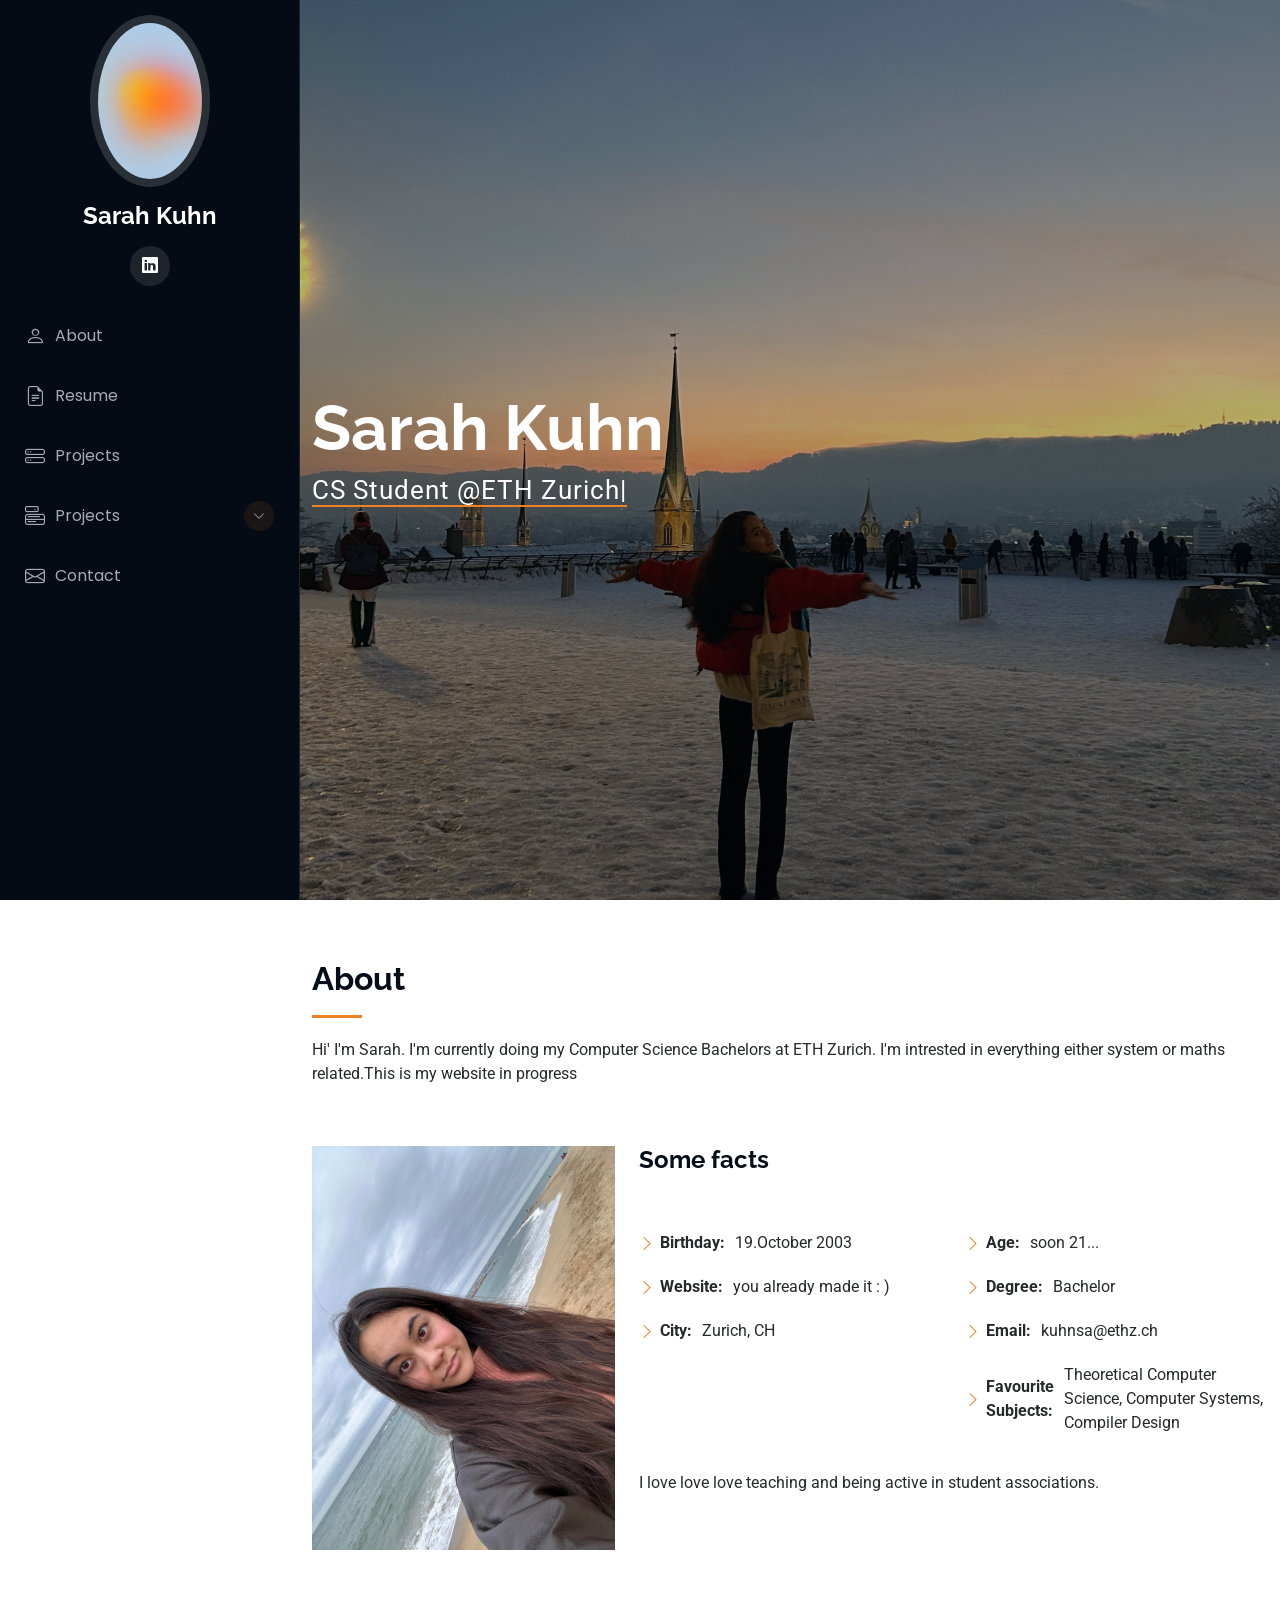
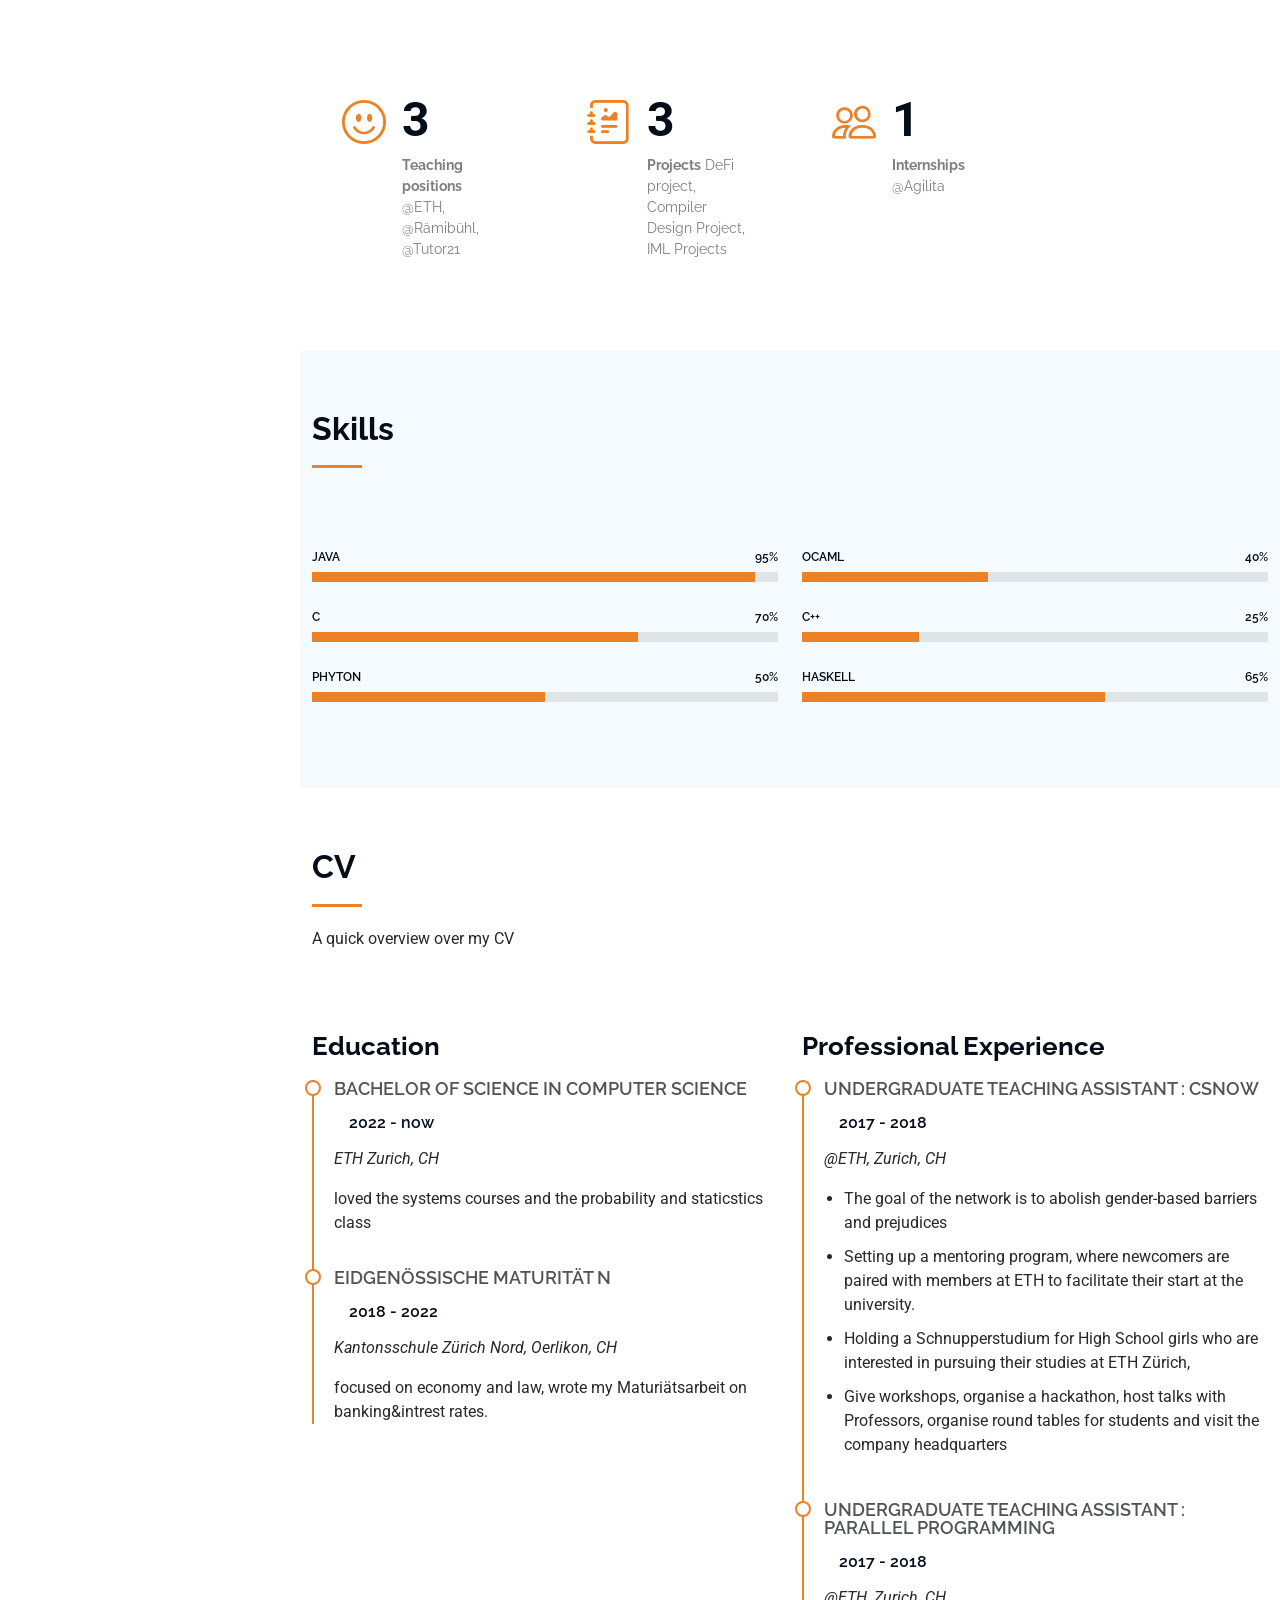
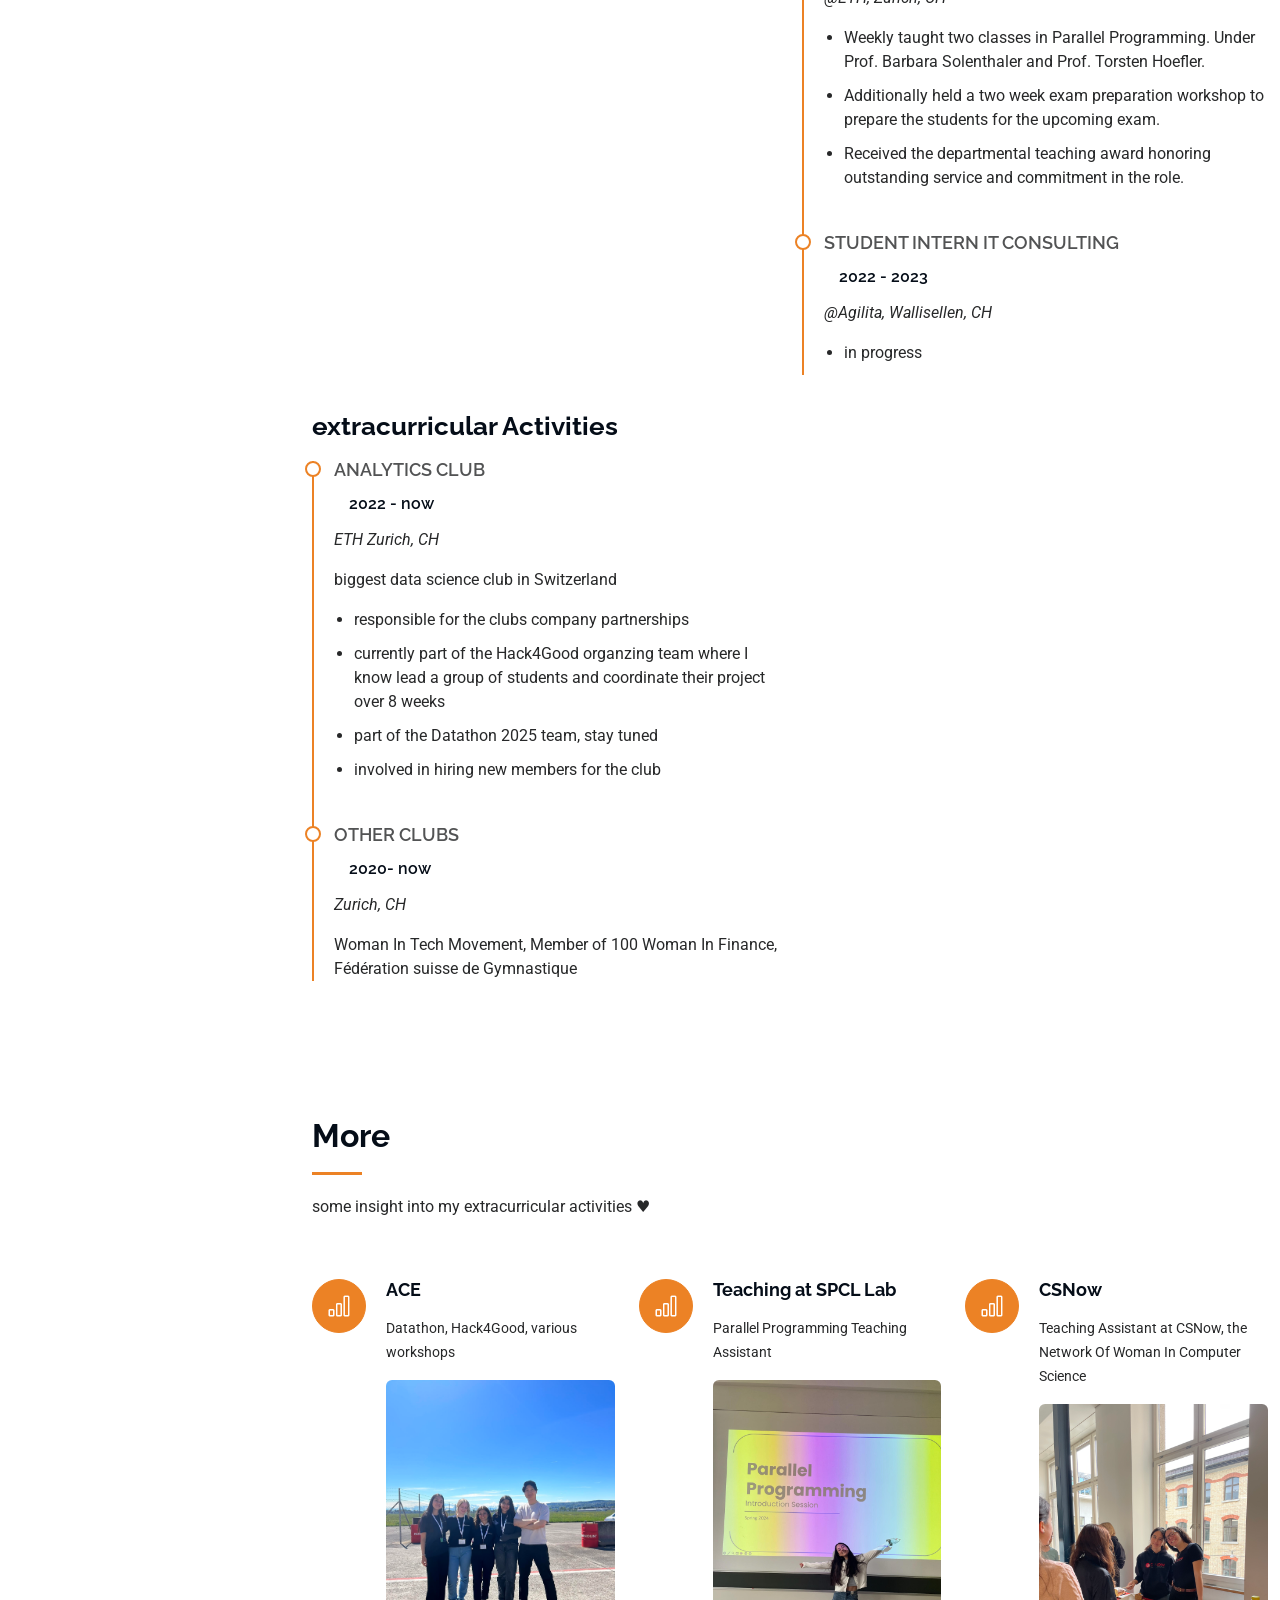
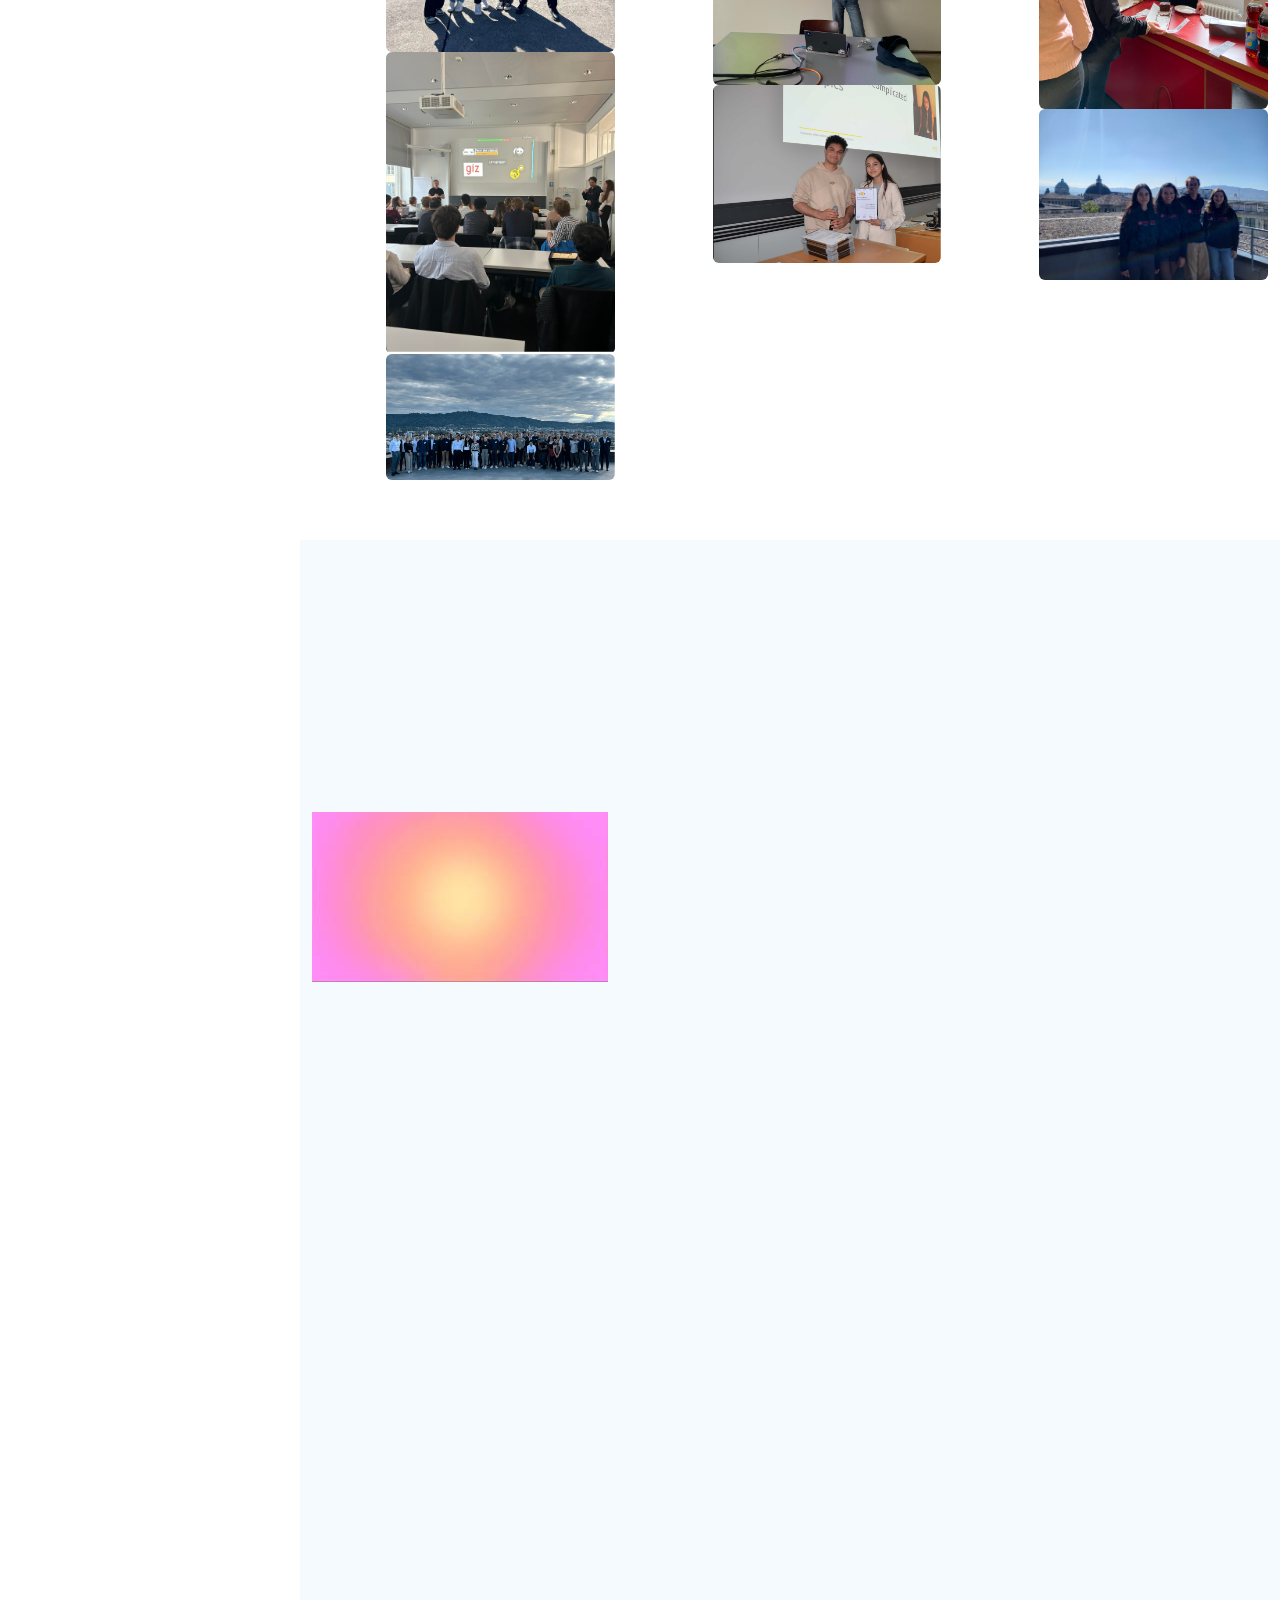
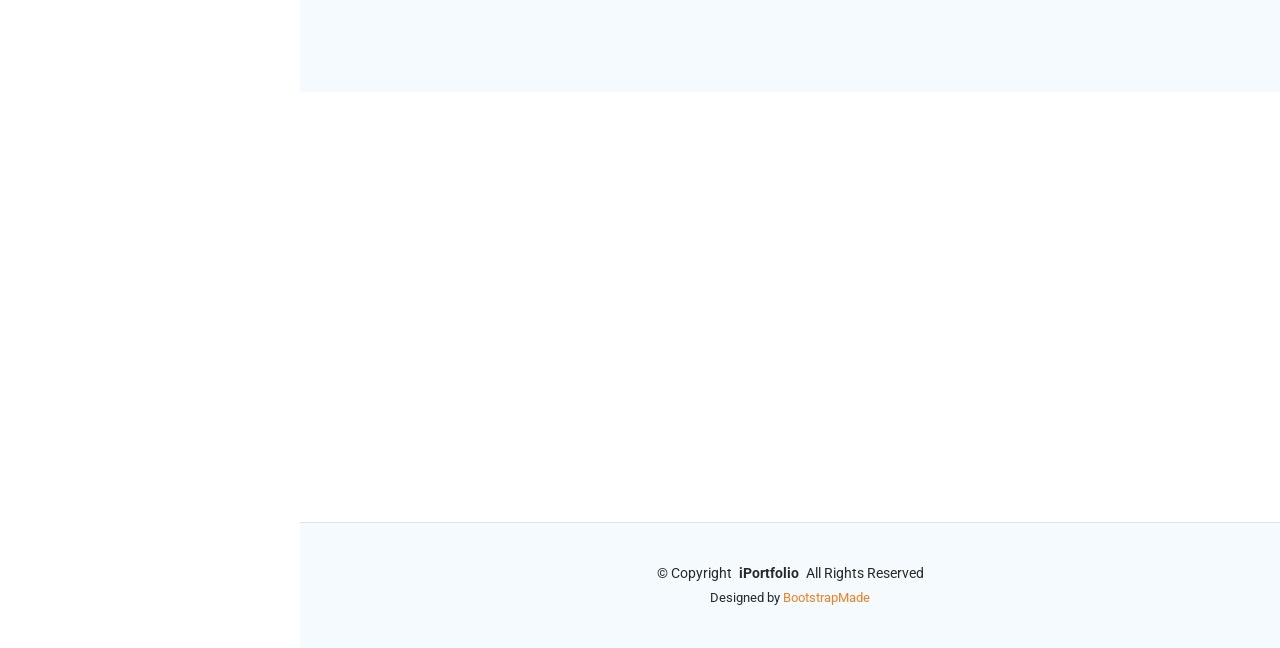
==== index.html @ ca634223 "fixed portfolio extra circ error" ====
<!DOCTYPE html>
<html lang="en">

<head>
  <meta charset="utf-8">
  <meta content="width=device-width, initial-scale=1.0" name="viewport">
  <title>Sarah Kuhn Personal Website </title> <!-- shows up on the browser tab-->
  <meta content="" name="description">
  <meta content="" name="keywords">

  <!-- Favicons -->
  <link href="assets/img/favicon.png" rel="icon">
  <link href="assets/img/apple-touch-icon.png" rel="apple-touch-icon">

  <!-- Fonts -->
  <link href="https://fonts.googleapis.com" rel="preconnect">
  <link href="https://fonts.gstatic.com" rel="preconnect" crossorigin>
  <link href="https://fonts.googleapis.com/css2?family=Roboto:ital,wght@0,100;0,300;0,400;0,500;0,700;0,900;1,100;1,300;1,400;1,500;1,700;1,900&family=Poppins:ital,wght@0,100;0,200;0,300;0,400;0,500;0,600;0,700;0,800;0,900;1,100;1,200;1,300;1,400;1,500;1,600;1,700;1,800;1,900&family=Raleway:ital,wght@0,100;0,200;0,300;0,400;0,500;0,600;0,700;0,800;0,900;1,100;1,200;1,300;1,400;1,500;1,600;1,700;1,800;1,900&display=swap" rel="stylesheet">

  <!-- Vendor CSS Files -->
  <link href="assets/vendor/bootstrap/css/bootstrap.min.css" rel="stylesheet">
  <link href="assets/vendor/bootstrap-icons/bootstrap-icons.css" rel="stylesheet">
  <link href="assets/vendor/aos/aos.css" rel="stylesheet">
  <link href="assets/vendor/glightbox/css/glightbox.min.css" rel="stylesheet">
  <link href="assets/vendor/swiper/swiper-bundle.min.css" rel="stylesheet">

  <!-- Main CSS File -->
  <link href="assets/css/main.css" rel="stylesheet">

  <!-- =======================================================
  * Template Name: iPortfolio
  * Template URL: https://bootstrapmade.com/iportfolio-bootstrap-portfolio-websites-template/
  * Updated: Jun 29 2024 with Bootstrap v5.3.3
  * Author: BootstrapMade.com
  * License: https://bootstrapmade.com/license/
  ======================================================== -->
</head>

<body class="index-page">

  <header id="header" class="header dark-background d-flex flex-column">
    <i class="header-toggle d-xl-none bi bi-list"></i>

    <div class="profile-img">
      <img src="assets/img/portfolio/images-1.jpeg" alt="" class="img-fluid rounded-circle">
    </div>

    <a href="index.html" class="logo d-flex align-items-center justify-content-center">
      <!-- Uncomment the line below if you also wish to use an image logo -->
      <!-- <img src="assets/img/logo.png" alt=""> -->
      <h1 class="sitename">Sarah Kuhn</h1>
    </a>

    <div class="social-links text-center">
      <a href="www.linkedin.com/in/sarah-kuhn-9b64b1226" class="linkedin"><i class="bi bi-linkedin"></i></a>
    </div>

    <nav id="navmenu" class="navmenu">
      <ul>
        <li><a href="#about"><i class="bi bi-person navicon"></i> About</a></li>
        <li><a href="#resume"><i class="bi bi-file-earmark-text navicon"></i> Resume</a></li>
        <li><a href="#services"><i class="bi bi-hdd-stack navicon"></i> Projects</a></li>
        <li class="dropdown"><a href="#"><i class="bi bi-menu-button navicon"></i> <span>Projects</span> <i class="bi bi-chevron-down toggle-dropdown"></i></a>
          <ul>
            <li><a href="#">Dropdown 1</a></li>
            <li class="dropdown"><a href="#"><span>Deep Dropdown</span> <i class="bi bi-chevron-down toggle-dropdown"></i></a>
              <ul>
                <li><a href="#">Deep Dropdown 1</a></li>
                <li><a href="#">Deep Dropdown 2</a></li>
                <li><a href="#">Deep Dropdown 3</a></li>
                <li><a href="#">Deep Dropdown 4</a></li>
                <li><a href="#">Deep Dropdown 5</a></li>
              </ul>
            </li>
            <li><a href="#">Dropdown 2</a></li>
            <li><a href="#">Dropdown 3</a></li>
            <li><a href="#">Dropdown 4</a></li>
          </ul>
        </li>
        <li><a href="#contact"><i class="bi bi-envelope navicon"></i> Contact</a></li>
      </ul>
    </nav>

  </header>

  <main class="main">

    <!-- Hero Section -->
    <section id="hero" class="hero section dark-background">

      <img src="assets/img/main_photo2.jpg" alt="" data-aos="fade-in" class="">

      <div class="container" data-aos="fade-up" data-aos-delay="100">
        <h2>Sarah Kuhn</h2>
        <p> <span class="typed" data-typed-items="CS Student @ETH Zurich">Student</span><span class="typed-cursor typed-cursor--blink" aria-hidden="true"></span><span class="typed-cursor typed-cursor--blink" aria-hidden="true"></span></p>
      </div>

    </section><!-- /Hero Section -->

    <!-- About Section -->
    <section id="about" class="about section">

      <!-- Section Title -->
      <div class="container section-title" data-aos="fade-up">
        <h2>About</h2>
        <p>Hi' I'm Sarah. I'm currently doing my Computer Science Bachelors at ETH Zurich. I'm intrested in everything either system or maths related.This is my website in progress </p>
      </div><!-- End Section Title -->

      <div class="container" data-aos="fade-up" data-aos-delay="100">

        <div class="row gy-4 justify-content-center">
          <div class="col-lg-4">
            <img src="assets/img/website_profile.jpg" class="img-fluid" alt="">
          </div>
          <div class="col-lg-8 content">
            <h2>Some facts </h2>
            <p class="fst-italic py-3">
            </p>
            <div class="row">
              <div class="col-lg-6">
                <ul>
                  <li><i class="bi bi-chevron-right"></i> <strong>Birthday:</strong> <span>19.October 2003</span></li>
                  <li><i class="bi bi-chevron-right"></i> <strong>Website:</strong> <span>you already made it 	&#58 &#41</span></li>
                  <li><i class="bi bi-chevron-right"></i> <strong>City:</strong> <span>Zurich, CH</span></li>
                </ul>
              </div>
              <div class="col-lg-6">
                <ul>
                  <li><i class="bi bi-chevron-right"></i> <strong>Age:</strong> <span>soon 21...</span></li>
                  <li><i class="bi bi-chevron-right"></i> <strong>Degree:</strong> <span>Bachelor</span></li>
                  <li><i class="bi bi-chevron-right"></i> <strong>Email:</strong> <span>kuhnsa@ethz.ch</span></li>
                  <li><i class="bi bi-chevron-right"></i> <strong>Favourite Subjects:</strong> <span>Theoretical Computer Science, Computer Systems, Compiler Design</span></li>
                </ul>
              </div>
            </div>
            <p class="py-3">
             I love love love teaching and being active in student associations.
            </p>
          </div>
        </div>

      </div>

    </section><!-- /About Section -->

    <!-- Stats Section -->
    <section id="stats" class="stats section">

      <div class="container" data-aos="fade-up" data-aos-delay="100">

        <div class="row gy-4">

          <div class="col-lg-3 col-md-6">
            <div class="stats-item">
              <i class="bi bi-emoji-smile"></i>
              <span data-purecounter-start="0" data-purecounter-end="3" data-purecounter-duration="1" class="purecounter"></span>
              <p><strong>Teaching positions</strong> <span>@ETH, @Rämibühl, @Tutor21</span></p>
            </div>
          </div><!-- End Stats Item -->

          <div class="col-lg-3 col-md-6">
            <div class="stats-item">
              <i class="bi bi-journal-richtext"></i>
              <span data-purecounter-start="0" data-purecounter-end="3" data-purecounter-duration="1" class="purecounter"></span>
              <p><strong>Projects</strong> <span>DeFi project, Compiler Design Project, IML Projects </span></p>
            </div>
          </div><!-- End Stats Item -->

          <div class="col-lg-3 col-md-6">
            <div class="stats-item">
              <i class="bi bi-people"></i>
              <span data-purecounter-start="0" data-purecounter-end="1" data-purecounter-duration="1" class="purecounter"></span>
              <p><strong>Internships</strong> <span>@Agilita</span></p>
            </div>
          </div><!-- End Stats Item -->

        </div>

      </div>

    </section><!-- /Stats Section -->

    <!-- Skills Section -->
    <section id="skills" class="skills section light-background">

      <!-- Section Title -->
      <div class="container section-title" data-aos="fade-up">
        <h2>Skills</h2>
        <p></p>
      </div><!-- End Section Title -->

      <div class="container" data-aos="fade-up" data-aos-delay="100">

        <div class="row skills-content skills-animation">

          <div class="col-lg-6">

            <div class="progress">
              <span class="skill"><span>Java</span> <i class="val">95%</i></span>
              <div class="progress-bar-wrap">
                <div class="progress-bar" role="progressbar" aria-valuenow="95" aria-valuemin="0" aria-valuemax="100"></div>
              </div>
            </div><!-- End Skills Item -->

            <div class="progress">
              <span class="skill"><span>C</span> <i class="val">70%</i></span>
              <div class="progress-bar-wrap">
                <div class="progress-bar" role="progressbar" aria-valuenow="70" aria-valuemin="0" aria-valuemax="100"></div>
              </div>
            </div><!-- End Skills Item -->

            <div class="progress">
              <span class="skill"><span>Phyton</span> <i class="val">50%</i></span>
              <div class="progress-bar-wrap">
                <div class="progress-bar" role="progressbar" aria-valuenow="50" aria-valuemin="0" aria-valuemax="100"></div>
              </div>
            </div><!-- End Skills Item -->

          </div>

          <div class="col-lg-6">

            <div class="progress">
              <span class="skill"><span>Ocaml</span> <i class="val">40%</i></span>
              <div class="progress-bar-wrap">
                <div class="progress-bar" role="progressbar" aria-valuenow="40" aria-valuemin="0" aria-valuemax="100"></div>
              </div>
            </div><!-- End Skills Item -->

            <div class="progress">
              <span class="skill"><span>C++</span> <i class="val">25%</i></span>
              <div class="progress-bar-wrap">
                <div class="progress-bar" role="progressbar" aria-valuenow="25" aria-valuemin="0" aria-valuemax="100"></div>
              </div>
            </div><!-- End Skills Item -->

            <div class="progress">
              <span class="skill"><span>Haskell</span> <i class="val">65%</i></span>
              <div class="progress-bar-wrap">
                <div class="progress-bar" role="progressbar" aria-valuenow="65" aria-valuemin="0" aria-valuemax="100"></div>
              </div>
            </div><!-- End Skills Item -->

          </div>

        </div>

      </div>

    </section><!-- /Skills Section -->

    <!-- Resume Section -->
    <section id="resume" class="resume section">

      <!-- Section Title -->
      <div class="container section-title" data-aos="fade-up">
        <h2>CV</h2>
        <p>A quick overview over my CV</p>
      </div><!-- End Section Title -->

      <div class="container">

        <div class="row">

          <div class="col-lg-6" data-aos="fade-up" data-aos-delay="100">

            <h3 class="resume-title">Education</h3>
            <div class="resume-item">
              <h4>Bachelor Of Science in Computer Science </h4>
              <h5>2022 - now </h5>
              <p><em>ETH Zurich, CH</em></p>
              <p> loved the systems courses and the probability and staticstics class </p>
            </div><!-- Edn Resume Item -->

            <div class="resume-item">
              <h4>Eidgenössische Maturität n</h4>
              <h5>2018 - 2022</h5>
              <p><em>Kantonsschule Zürich Nord, Oerlikon, CH</em></p>
              <p>focused on economy and law, wrote my Maturiätsarbeit on banking&intrest rates. </p>
            </div><!-- Edn Resume Item -->

          </div>

          <div class="col-lg-6" data-aos="fade-up" data-aos-delay="200">
            <h3 class="resume-title">Professional Experience</h3>
            <div class="resume-item">
              <h4>Undergraduate Teaching Assistant &#58; CSNow</h4>
              <h5>2017 - 2018</h5>
              <p><em>@ETH, Zurich, CH</em></p>
              <ul>
                <li>The goal of the network is to abolish gender-based barriers and prejudices</li>
                <li>Setting up a mentoring program, where newcomers are paired with members at ETH to facilitate their start at the university.</li>
                <li>Holding a Schnupperstudium for High School girls who are interested in pursuing their studies at ETH Zürich,</li>
                <li>Give workshops, organise a hackathon, host talks with Professors, organise round tables for students and visit the company headquarters </li>
              
              </ul>
            </div><!-- Edn Resume Item -->
            <div class="resume-item">
              <h4>Undergraduate Teaching Assistant &#58; Parallel Programming</h4>
              <h5>2017 - 2018</h5>
              <p><em>@ETH, Zurich, CH</em></p>
              <ul>
                <li>Weekly taught two classes in Parallel Programming. Under Prof. Barbara Solenthaler and Prof. Torsten Hoefler. </li>
                <li>Additionally held a two week exam preparation workshop to prepare the students for the upcoming exam. </li>
                <li>Received the departmental teaching award honoring outstanding service and commitment in the role.</li>
              </ul>
            </div><!-- Edn Resume Item -->
            <div class="resume-item">
              <h4>Student Intern IT consulting</h4>
              <h5>2022 - 2023</h5>
              <p><em> @Agilita, Wallisellen, CH </em></p>
              <ul>
                <li> in progress</li>

              </ul>
            </div><!-- Edn Resume Item -->

   

          </div>
          <div class="col-lg-6" data-aos="fade-up" data-aos-delay="100">

            <h3 class="resume-title">extracurricular Activities</h3>
            <div class="resume-item">
              <h4>Analytics Club </h4>
              <h5>2022 - now </h5>
              <p><em>ETH Zurich, CH</em></p>
              <p> biggest data science club in Switzerland </p>
              <ul>
                <li>responsible for the clubs company partnerships </li>
                <li>currently part of the Hack4Good organzing team where I know lead a group of students and coordinate their project over 8 weeks </li>
                <li> part of the Datathon 2025 team, stay tuned</li>
                <li> involved in hiring new members for the club</li>
              </ul>
            </div><!-- Edn Resume Item -->

            <div class="resume-item">
              <h4>Other clubs</h4>
              <h5>2020- now</h5>
              <p><em> Zurich, CH</em></p>
              <p>Woman In Tech Movement, Member of 100 Woman In Finance, Fédération suisse de Gymnastique</p>
            </div><!-- Edn Resume Item -->

          </div>

        </div>

      </div>

    </section><!-- /Resume Section -->

      <!-- Services Section -->
      <section id="services" class="services section">

        <!-- Section Title -->
        <div class="container section-title" data-aos="fade-up">
          <h2>More</h2>
          <p> some insight into my extracurricular activities &#x2665;
          </p>
        </div><!-- End Section Title -->
  
        <div class="container">
  
          <div class="row gy-4">
  
  
            <div class="col-lg-4 col-md-6 service-item d-flex" data-aos="fade-up" data-aos-delay="300">
              <div class="icon flex-shrink-0"><i class="bi bi-bar-chart"></i></div>
              <div>
                <h4 class="title"><a href="service-details.html" class="stretched-link">ACE</a></h4>
                <p class="description">Datathon, Hack4Good, various workshops</p>
                  <!-- Add the image below the description -->
                <img src="assets/img/portfolio/hackathon.jpg" alt="Service Photo" class="img-fluid rounded">
                <img src="assets/img/portfolio/hack4good.jpg" alt="Service Photo" class="img-fluid rounded">
                <img src="assets/img/portfolio/4.png" alt="Service Photo" class="img-fluid rounded">
              </div>
            </div><!-- End Service Item -->
  
            <div class="col-lg-4 col-md-6 service-item d-flex" data-aos="fade-up" data-aos-delay="300">
              <div class="icon flex-shrink-0"><i class="bi bi-bar-chart"></i></div>
              <div>
                <h4 class="title"><a href="service-details.html" class="stretched-link">Teaching at SPCL Lab</a></h4>
                <p class="description">Parallel Programming Teaching Assistant</p>
                  <!-- Add the image below the description -->
                <img src="assets/img/portfolio/ta.jpg" alt="Service Photo" class="img-fluid rounded">
                <img src="assets/img/ta_award.jpg" alt="Service Photo" class="img-fluid rounded">
              </div>
            </div><!-- End Service Item -->
  
            <div class="col-lg-4 col-md-6 service-item d-flex" data-aos="fade-up" data-aos-delay="300">
              <div class="icon flex-shrink-0"><i class="bi bi-bar-chart"></i></div>
              <div>
                <h4 class="title"><a href="service-details.html" class="stretched-link">CSNow</a></h4>
                <p class="description">Teaching Assistant at CSNow, the Network Of Woman In Computer Science</p>
                  <!-- Add the image below the description -->
                <img src="assets/img/csnow_apero.jpeg" alt="Service Photo" class="img-fluid rounded">
                <img src="assets/img/csnow.jpg" alt="Service Photo" class="img-fluid rounded">
              </div>
            </div><!-- End Service Item -->
  
          </div>
  
        </div>
  
      </section><!-- /Services Section -->

    <!-- Portfolio Section -->
    <section id="Projects" class="portfolio section light-background">

      <!-- Section Title -->
      <div class="container section-title" data-aos="fade-up">
        <h2>Portfolio</h2>
        <p>Here are some of the projects I worked on during university</p>
      </div><!-- End Section Title -->

      <div class="container">

        <div class="isotope-layout" data-default-filter="*" data-layout="masonry" data-sort="original-order">

          <ul class="portfolio-filters isotope-filters" data-aos="fade-up" data-aos-delay="100">
            <li data-filter="*" class="filter-active">All</li>
            <li data-filter=".filter-app">Projects</li>
          </ul><!-- End Portfolio Filters -->



            <div class="col-lg-4 col-md-6 portfolio-item isotope-item filter-product">
              <div class="portfolio-content h-100">
                <img src="assets/img/portfolio/images.jpeg" class="img-fluid" alt="">
                <div class="portfolio-info">
                  <h4>>Project 1</h4>
                  <p>DeFi project</p>
                  <a href="assets/img/portfolio/1.jpg" title="project 1" data-gallery="portfolio-gallery-product" class="glightbox preview-link"><i class="bi bi-zoom-in"></i></a>
                  <!--<a href="portfolio-details.html" title="More Details" class="details-link"><i class="bi bi-link-45deg"></i></a>-->
                </div>
              </div>
            </div><!-- End Portfolio Item -->

            <div class="col-lg-4 col-md-6 portfolio-item isotope-item filter-branding">
              <div class="portfolio-content h-100">
                <img src="assets/img/portfolio/2.jpeg" class="img-fluid" alt="">
                <div class="portfolio-info">
                  <h4>Project 2</h4>
                  <p>Compiler Design Projects </p>
                  <a href="assets/img/portfolio/branding-3.jpg" title="Project 2" data-gallery="portfolio-gallery-branding" class="glightbox preview-link"><i class="bi bi-zoom-in"></i></a>
                  <!--<a href="portfolio-details.html" title="More Details" class="details-link"><i class="bi bi-link-45deg"></i></a>-->
                </div>
              </div>
            </div><!-- End Portfolio Item -->

            <div class="col-lg-4 col-md-6 portfolio-item isotope-item filter-books">
              <div class="portfolio-content h-100">
                <img src="assets/img/portfolio/3.jpg" class="img-fluid" alt="">
                <div class="portfolio-info">
                  <h4>Project 3</h4>
                  <p>IML projects</p>
                  <a href="assets/img/portfolio/books-3.jpg" title="Project 3" data-gallery="portfolio-gallery-book" class="glightbox preview-link"><i class="bi bi-zoom-in"></i></a>
                  <!-- <a href="portfolio-details.html" title="More Details" class="details-link"><i class="bi bi-link-45deg"></i></a> -->
                </div>
              </div>
            </div><!-- End Portfolio Item -->

          </div><!-- End Portfolio Container -->

        </div>

      </div>

    </section><!-- /Portfolio Section -->

  

    <!-- Testimonials Section -->
    <section id="testimonials" class="testimonials section light-background">

      <!-- Section Title -->
      <div class="container section-title" data-aos="fade-up">
        <h2>Testimonials</h2>
        <p>Here you will soon find some testimonials</p>
      </div><!-- End Section Title -->

      <div class="container" data-aos="fade-up" data-aos-delay="100">

        <div class="swiper init-swiper">
          <script type="application/json" class="swiper-config">
            {
              "loop": true,
              "speed": 600,
              "autoplay": {
                "delay": 5000
              },
              "slidesPerView": "auto",
              "pagination": {
                "el": ".swiper-pagination",
                "type": "bullets",
                "clickable": true
              },
              "breakpoints": {
                "320": {
                  "slidesPerView": 1,
                  "spaceBetween": 40
                },
                "1200": {
                  "slidesPerView": 3,
                  "spaceBetween": 1
                }
              }
            }
          </script>
          <div class="swiper-wrapper">

            <div class="swiper-slide">
              <div class="testimonial-item">
                <p>
                  <i class="bi bi-quote quote-icon-left"></i>
                  <span>...</span>
                  <i class="bi bi-quote quote-icon-right"></i>
                </p>
                <img src="assets/img/portfolio/2.png" class="testimonial-img" alt="">
                <h3>in comingn</h3>
                <h4>ACE President</h4>
              </div>
            </div><!-- End testimonial item -->


            <div class="swiper-slide">
              <div class="testimonial-item">
                <p>
                  <i class="bi bi-quote quote-icon-left"></i>
                  <span>...</span>
                  <i class="bi bi-quote quote-icon-right"></i>
                </p>
                <img src="assets/img/portfolio/1.png" class="testimonial-img" alt="">
                <h3>Rahel Beeler</h3>
                <h4>Teacher</h4>
              </div>
            </div><!-- End testimonial item -->

          </div>
          <div class="swiper-pagination"></div>
        </div>

      </div>

    </section><!-- /Testimonials Section -->

    <!-- Contact Section -->
    <section id="contact" class="contact section">

      <!-- Section Title -->
      <div class="container section-title" data-aos="fade-up">
        <h2>Contact</h2>
        <p>Feel free to reach out to me </p>
      </div><!-- End Section Title -->

      <div class="container" data-aos="fade-up" data-aos-delay="100">

        <div class="row gy-4">

          <div class="col-lg-5">

            <div class="info-wrap">
  

              <div class="info-item d-flex" data-aos="fade-up" data-aos-delay="400">
                <i class="bi bi-envelope flex-shrink-0"></i>
                <div>
                  <h3>Email Me</h3>
                  <p>kuhnsa@ethz.ch</p>
                </div>
              </div><!-- End Info Item -->

              <!--<iframe src="https://www.google.com/maps/embed?pb=!1m14!1m8!1m3!1d48389.78314118045!2d-74.006138!3d40.710059!3m2!1i1024!2i768!4f13.1!3m3!1m2!1s0x89c25a22a3bda30d%3A0xb89d1fe6bc499443!2sDowntown%20Conference%20Center!5e0!3m2!1sen!2sus!4v1676961268712!5m2!1sen!2sus" frameborder="0" style="border:0; width: 100%; height: 270px;" allowfullscreen="" loading="lazy" referrerpolicy="no-referrer-when-downgrade"></iframe>-->
            </div>
          </div>


        </div>

      </div>

    </section><!-- /Contact Section -->

  </main>

  <footer id="footer" class="footer position-relative light-background">

    <div class="container">
      <div class="copyright text-center ">
        <p>© <span>Copyright</span> <strong class="px-1 sitename">iPortfolio</strong> <span>All Rights Reserved</span></p>
      </div>
      <div class="credits">
        <!-- All the links in the footer should remain intact. -->
        <!-- You can delete the links only if you've purchased the pro version. -->
        <!-- Licensing information: https://bootstrapmade.com/license/ -->
        <!-- Purchase the pro version with working PHP/AJAX contact form: [buy-url] -->
        Designed by <a href="https://bootstrapmade.com/">BootstrapMade</a>
      </div>
    </div>

  </footer>

  <!-- Scroll Top -->
  <a href="#" id="scroll-top" class="scroll-top d-flex align-items-center justify-content-center"><i class="bi bi-arrow-up-short"></i></a>

  <!-- Preloader -->
  <div id="preloader"></div>

  <!-- Vendor JS Files -->
  <script src="assets/vendor/bootstrap/js/bootstrap.bundle.min.js"></script>
  <script src="assets/vendor/php-email-form/validate.js"></script>
  <script src="assets/vendor/aos/aos.js"></script>
  <script src="assets/vendor/typed.js/typed.umd.js"></script>
  <script src="assets/vendor/purecounter/purecounter_vanilla.js"></script>
  <script src="assets/vendor/waypoints/noframework.waypoints.js"></script>
  <script src="assets/vendor/glightbox/js/glightbox.min.js"></script>
  <script src="assets/vendor/imagesloaded/imagesloaded.pkgd.min.js"></script>
  <script src="assets/vendor/isotope-layout/isotope.pkgd.min.js"></script>
  <script src="assets/vendor/swiper/swiper-bundle.min.js"></script>

  <!-- Main JS File -->
  <script src="assets/js/main.js"></script>

</body>

</html>
---- assets/css/main.css ----
/**
* Template Name: iPortfolio
* Template URL: https://bootstrapmade.com/iportfolio-bootstrap-portfolio-websites-template/
* Updated: Jun 29 2024 with Bootstrap v5.3.3
* Author: BootstrapMade.com
* License: https://bootstrapmade.com/license/
*/

/*--------------------------------------------------------------
# Font & Color Variables
# Help: https://bootstrapmade.com/color-system/
--------------------------------------------------------------*/
/* Fonts */
:root {
  --default-font: "Roboto",  system-ui, -apple-system, "Segoe UI", Roboto, "Helvetica Neue", Arial, "Noto Sans", "Liberation Sans", sans-serif, "Apple Color Emoji", "Segoe UI Emoji", "Segoe UI Symbol", "Noto Color Emoji";
  --heading-font: "Raleway",  sans-serif;
  --nav-font: "Poppins",  sans-serif;
}

/* Global Colors - The following color variables are used throughout the website. Updating them here will change the color scheme of the entire website */
:root { 
  --background-color: #ffffff; /* Background color for the entire website, including individual sections */
  --default-color: #272829; /* Default color used for the majority of the text content across the entire website */
  --heading-color: #050d18; /* Color for headings, subheadings and title throughout the website */
  --accent-color: #ec8225; /* Accent color that represents your brand on the website. It's used for buttons, links, and other elements that need to stand out */
  --surface-color: #ffffff; /* The surface color is used as a background of boxed elements within sections, such as cards, icon boxes, or other elements that require a visual separation from the global background. */
  --contrast-color: #ffffff; /* Contrast color for text, ensuring readability against backgrounds of accent, heading, or default colors. */
}

/* Nav Menu Colors - The following color variables are used specifically for the navigation menu. They are separate from the global colors to allow for more customization options */
:root {
  --nav-color: #a8a9b4;  /* The default color of the main navmenu links */
  --nav-hover-color: #ffffff; /* Applied to main navmenu links when they are hovered over or active */
  --nav-mobile-background-color: #040b14; /* Used as the background color for mobile navigation menu */
  --nav-dropdown-background-color: #040b14; /* Used as the background color for dropdown items that appear when hovering over primary navigation items */
  --nav-dropdown-color: #a8a9b4; /* Used for navigation links of the dropdown items in the navigation menu. */
  --nav-dropdown-hover-color: #ffffff; /* Similar to --nav-hover-color, this color is applied to dropdown navigation links when they are hovered over. */
}

/* Color Presets - These classes override global colors when applied to any section or element, providing reuse of the sam color scheme. */

.light-background {
  --background-color: #f4fafd;
  --surface-color: #ffffff;
}

.dark-background {
  --background-color: #040b14;
  --default-color: #ffffff;
  --heading-color: #ffffff;
  --surface-color: #151f2b;
  --contrast-color: #ffffff;
}

/* Smooth scroll */
:root {
  scroll-behavior: smooth;
}

/*--------------------------------------------------------------
# General Styling & Shared Classes
--------------------------------------------------------------*/
body {
  color: var(--default-color);
  background-color: var(--background-color);
  font-family: var(--default-font);
}

a {
  color: var(--accent-color);
  text-decoration: none;
  transition: 0.3s;
}

a:hover {
  color: color-mix(in srgb, var(--accent-color), transparent 25%);
  text-decoration: none;
}

h1,
h2,
h3,
h4,
h5,
h6 {
  color: var(--heading-color);
  font-family: var(--heading-font);
}

/* PHP Email Form Messages
------------------------------*/
.php-email-form .error-message {
  display: none;
  background: #df1529;
  color: #ffffff;
  text-align: left;
  padding: 15px;
  margin-bottom: 24px;
  font-weight: 600;
}

.php-email-form .sent-message {
  display: none;
  color: #ffffff;
  background: #059652;
  text-align: center;
  padding: 15px;
  margin-bottom: 24px;
  font-weight: 600;
}

.php-email-form .loading {
  display: none;
  background: var(--surface-color);
  text-align: center;
  padding: 15px;
  margin-bottom: 24px;
}

.php-email-form .loading:before {
  content: "";
  display: inline-block;
  border-radius: 50%;
  width: 24px;
  height: 24px;
  margin: 0 10px -6px 0;
  border: 3px solid var(--accent-color);
  border-top-color: var(--surface-color);
  animation: php-email-form-loading 1s linear infinite;
}

@keyframes php-email-form-loading {
  0% {
    transform: rotate(0deg);
  }

  100% {
    transform: rotate(360deg);
  }
}

/*--------------------------------------------------------------
# Global Header
--------------------------------------------------------------*/
.header {
  color: var(--default-color);
  background-color: var(--background-color);
  position: fixed;
  top: 0;
  left: 0;
  bottom: 0;
  padding: 0 15px;
  width: 300px;
  transition: all ease-in-out 0.3s;
  overflow-y: auto;
  z-index: 997;
  border-right: 1px solid color-mix(in srgb, var(--default-color), transparent 90%);
}

.header .profile-img img {
  margin: 15px auto;
  display: block;
  width: 120px;
  border: 8px solid color-mix(in srgb, var(--default-color), transparent 85%);
}

.header .logo {
  line-height: 1;
  margin-bottom: 15px;
}

.header .logo img {
  max-height: 32px;
  margin-right: 8px;
}

.header .logo h1 {
  font-size: 24px;
  margin: 0;
  font-weight: 700;
  color: var(--heading-color);
}

.header .social-links {
  margin: 0 0 20px 0;
}

.header .social-links a {
  font-size: 16px;
  display: inline-flex;
  align-items: center;
  justify-content: center;
  background: color-mix(in srgb, var(--default-color), transparent 90%);
  color: var(--default-color);
  margin: 0 2px;
  border-radius: 50%;
  text-align: center;
  width: 40px;
  height: 40px;
  transition: 0.3s;
}

.header .social-links a:hover {
  color: var(--contrast-color);
  background: var(--accent-color);
}

@media (min-width: 1200px) {

  .header~main,
  .header~#footer {
    margin-left: 300px;
  }
}

@media (max-width: 1199px) {
  .header {
    left: -100%;
  }
}

.header.header-show {
  left: 0;
}

.header .header-toggle {
  color: var(--contrast-color);
  background-color: var(--accent-color);
  font-size: 22px;
  display: flex;
  align-items: center;
  justify-content: center;
  width: 40px;
  height: 40px;
  border-radius: 50%;
  cursor: pointer;
  position: fixed;
  top: 15px;
  right: 15px;
  z-index: 9999;
  transition: background-color 0.3s;
}

.header .header-toggle:hover {
  color: var(--contrast-color);
  background-color: color-mix(in srgb, var(--accent-color) 90%, white 15%);
}

/*--------------------------------------------------------------
# Navigation Menu
--------------------------------------------------------------*/
.mobile-nav-toggle {
  display: none;
}

.navmenu {
  padding: 0;
  z-index: 9997;
}

.navmenu ul {
  list-style: none;
  padding: 0 0 20px 0;
  margin: 0;
}

.navmenu a,
.navmenu a:focus {
  color: var(--nav-color);
  padding: 15px 10px;
  font-family: var(--nav-font);
  font-size: 16px;
  font-weight: 400;
  display: flex;
  align-items: center;
  white-space: nowrap;
  transition: 0.3s;
  width: 100%;
}

.navmenu a .navicon,
.navmenu a:focus .navicon {
  font-size: 20px;
  margin-right: 10px;
}

.navmenu a .toggle-dropdown,
.navmenu a:focus .toggle-dropdown {
  font-size: 12px;
  line-height: 0;
  margin-left: auto;
  width: 30px;
  height: 30px;
  display: flex;
  align-items: center;
  justify-content: center;
  border-radius: 50%;
  transition: 0.3s;
  flex-shrink: 0;
  background-color: color-mix(in srgb, var(--accent-color), transparent 90%);
}

.navmenu a .toggle-dropdown:hover,
.navmenu a:focus .toggle-dropdown:hover {
  background-color: var(--accent-color);
  color: var(--contrast-color);
}

.navmenu a:hover,
.navmenu .active,
.navmenu .active:focus {
  color: var(--nav-hover-color);
}

.navmenu a:hover .navicon,
.navmenu .active .navicon,
.navmenu .active:focus .navicon {
  color: var(--accent-color);
}

.navmenu .active .toggle-dropdown,
.navmenu .active:focus .toggle-dropdown {
  background-color: var(--accent-color);
  color: var(--contrast-color);
  transform: rotate(180deg);
}

.navmenu .dropdown {
  display: block;
}

.navmenu .dropdown a,
.navmenu .dropdown a:focus {
  color: --nav-dropdown-color;
}

.navmenu .dropdown a:hover,
.navmenu .dropdown .active,
.navmenu .dropdown .active:focus {
  color: var(--nav-dropdown-hover-color);
}

.navmenu .dropdown ul {
  position: static;
  display: none;
  z-index: 99;
  padding: 5px 10px;
  margin: 5px 10px;
  background-color: var(--nav-dropdown-background-color);
  border: 1px solid color-mix(in srgb, var(--default-color), transparent 90%);
  box-shadow: none;
  transition: all 0.5s ease-in-out;
}

.navmenu .dropdown ul ul {
  background-color: rgba(33, 37, 41, 0.1);
}

.navmenu .dropdown>.dropdown-active {
  display: block;
  background-color: rgba(33, 37, 41, 0.03);
}

/*--------------------------------------------------------------
# Global Footer
--------------------------------------------------------------*/
.footer {
  color: var(--default-color);
  background-color: var(--background-color);
  font-size: 14px;
  padding: 40px 0;
  position: relative;
  border-top: 1px solid color-mix(in srgb, var(--default-color), transparent 90%);
}

.footer .copyright p {
  margin-bottom: 0;
}

.footer .credits {
  margin-top: 4px;
  font-size: 13px;
  text-align: center;
}

/*--------------------------------------------------------------
# Preloader
--------------------------------------------------------------*/
#preloader {
  position: fixed;
  inset: 0;
  z-index: 999999;
  overflow: hidden;
  background: var(--background-color);
  transition: all 0.6s ease-out;
}

#preloader:before {
  content: "";
  position: fixed;
  top: calc(50% - 30px);
  left: calc(50% - 30px);
  border: 6px solid #ffffff;
  border-color: var(--accent-color) transparent var(--accent-color) transparent;
  border-radius: 50%;
  width: 60px;
  height: 60px;
  animation: animate-preloader 1.5s linear infinite;
}

@keyframes animate-preloader {
  0% {
    transform: rotate(0deg);
  }

  100% {
    transform: rotate(360deg);
  }
}

/*--------------------------------------------------------------
# Scroll Top Button
--------------------------------------------------------------*/
.scroll-top {
  position: fixed;
  visibility: hidden;
  opacity: 0;
  right: 15px;
  bottom: -15px;
  z-index: 99999;
  background-color: var(--accent-color);
  width: 44px;
  height: 44px;
  border-radius: 50px;
  transition: all 0.4s;
}

.scroll-top i {
  font-size: 24px;
  color: var(--contrast-color);
  line-height: 0;
}

.scroll-top:hover {
  background-color: color-mix(in srgb, var(--accent-color), transparent 20%);
  color: var(--contrast-color);
}

.scroll-top.active {
  visibility: visible;
  opacity: 1;
  bottom: 15px;
}

/*--------------------------------------------------------------
# Disable aos animation delay on mobile devices
--------------------------------------------------------------*/
@media screen and (max-width: 768px) {
  [data-aos-delay] {
    transition-delay: 0 !important;
  }
}

/*--------------------------------------------------------------
# Global Page Titles & Breadcrumbs
--------------------------------------------------------------*/
.page-title {
  color: var(--default-color);
  background-color: var(--background-color);
  padding: 25px 0;
  position: relative;
}

.page-title h1 {
  font-size: 24px;
  font-weight: 700;
}

.page-title .breadcrumbs ol {
  display: flex;
  flex-wrap: wrap;
  list-style: none;
  padding: 0;
  margin: 0;
  font-size: 14px;
  font-weight: 400;
}

.page-title .breadcrumbs ol li+li {
  padding-left: 10px;
}

.page-title .breadcrumbs ol li+li::before {
  content: "/";
  display: inline-block;
  padding-right: 10px;
  color: color-mix(in srgb, var(--default-color), transparent 70%);
}

/*--------------------------------------------------------------
# Global Sections
--------------------------------------------------------------*/
section,
.section {
  color: var(--default-color);
  background-color: var(--background-color);
  padding: 60px 0;
  overflow: clip;
}

/*--------------------------------------------------------------
# Global Section Titles
--------------------------------------------------------------*/
.section-title {
  padding-bottom: 60px;
  position: relative;
}

.section-title h2 {
  font-size: 32px;
  font-weight: 700;
  margin-bottom: 20px;
  padding-bottom: 20px;
  position: relative;
}

.section-title h2:after {
  content: "";
  position: absolute;
  display: block;
  width: 50px;
  height: 3px;
  background: var(--accent-color);
  left: 0;
  bottom: 0;
}

.section-title p {
  margin-bottom: 0;
}

/*--------------------------------------------------------------
# Hero Section
--------------------------------------------------------------*/
.hero {
  width: 100%;
  min-height: 100vh;
  position: relative;
  padding: 80px 0;
  display: flex;
  align-items: center;
  justify-content: center;
}

.hero img {
  position: absolute;
  inset: 0;
  display: block;
  width: 100%;
  height: 100%;
  object-fit: cover;
  z-index: 1;
}

.hero:before {
  content: "";
  background: color-mix(in srgb, var(--background-color), transparent 70%);
  position: absolute;
  inset: 0;
  z-index: 2;
}

.hero .container {
  position: relative;
  z-index: 3;
}

.hero h2 {
  margin: 0;
  font-size: 64px;
  font-weight: 700;
}

.hero p {
  margin: 5px 0 0 0;
  font-size: 26px;
}

.hero p span {
  letter-spacing: 1px;
  border-bottom: 2px solid var(--accent-color);
}

.hero .social-links {
  margin-top: 25px;
}

.hero .social-links a {
  font-size: 24px;
  display: inline-block;
  color: color-mix(in srgb, var(--default-color), transparent 50%);
  line-height: 1;
  margin-right: 20px;
  transition: 0.3s;
}

.hero .social-links a:hover {
  color: var(--accent-color);
}

@media (max-width: 768px) {
  .hero h2 {
    font-size: 32px;
  }

  .hero p {
    font-size: 20px;
  }
}

/*--------------------------------------------------------------
# About Section
--------------------------------------------------------------*/
.about .content h2 {
  font-weight: 700;
  font-size: 24px;
}

.about .content ul {
  list-style: none;
  padding: 0;
}

.about .content ul li {
  margin-bottom: 20px;
  display: flex;
  align-items: center;
}

.about .content ul strong {
  margin-right: 10px;
}

.about .content ul i {
  font-size: 16px;
  margin-right: 5px;
  color: var(--accent-color);
  line-height: 0;
}

/*--------------------------------------------------------------
# Stats Section
--------------------------------------------------------------*/
.stats .stats-item {
  padding: 30px;
  width: 100%;
}

.stats .stats-item i {
  color: var(--accent-color);
  display: block;
  font-size: 44px;
  float: left;
  line-height: 0;
}

.stats .stats-item .purecounter {
  color: var(--heading-color);
  font-size: 48px;
  line-height: 40px;
  display: block;
  font-weight: 700;
  margin-left: 60px;
}

.stats .stats-item p {
  color: color-mix(in srgb, var(--default-color), transparent 40%);
  padding: 15px 0 0 0;
  margin: 0 0 0 60px;
  font-family: var(--heading-font);
  font-size: 14px;
}

/*--------------------------------------------------------------
# Skills Section
--------------------------------------------------------------*/
.skills .progress {
  height: 60px;
  display: block;
  background: none;
  border-radius: 0;
}

.skills .progress .skill {
  color: var(--heading-color);
  padding: 0;
  margin: 0 0 6px 0;
  text-transform: uppercase;
  display: block;
  font-weight: 600;
  font-family: var(--heading-font);
}

.skills .progress .skill .val {
  float: right;
  font-style: normal;
}

.skills .progress-bar-wrap {
  background: color-mix(in srgb, var(--default-color), transparent 90%);
  height: 10px;
}

.skills .progress-bar {
  width: 1px;
  height: 10px;
  transition: 0.9s;
  background-color: var(--accent-color);
}

/*--------------------------------------------------------------
# Resume Section
--------------------------------------------------------------*/
.resume .resume-title {
  color: var(--heading-color);
  font-size: 26px;
  font-weight: 700;
  margin-top: 20px;
  margin-bottom: 20px;
}

.resume .resume-item {
  padding: 0 0 20px 20px;
  margin-top: -2px;
  border-left: 2px solid var(--accent-color);
  position: relative;
}

.resume .resume-item h4 {
  line-height: 18px;
  font-size: 18px;
  font-weight: 600;
  text-transform: uppercase;
  color: color-mix(in srgb, var(--default-color), transparent 20%);
  margin-bottom: 10px;
}

.resume .resume-item h5 {
  font-size: 16px;
  padding: 5px 15px;
  display: inline-block;
  font-weight: 600;
  margin-bottom: 10px;
}

.resume .resume-item ul {
  padding-left: 20px;
}

.resume .resume-item ul li {
  padding-bottom: 10px;
}

.resume .resume-item:last-child {
  padding-bottom: 0;
}

.resume .resume-item::before {
  content: "";
  position: absolute;
  width: 16px;
  height: 16px;
  border-radius: 50px;
  left: -9px;
  top: 0;
  background: var(--background-color);
  border: 2px solid var(--accent-color);
}

/*--------------------------------------------------------------
# Portfolio Section
--------------------------------------------------------------*/
.portfolio .portfolio-filters {
  padding: 0;
  margin: 0 auto 20px auto;
  list-style: none;
  text-align: center;
}

.portfolio .portfolio-filters li {
  cursor: pointer;
  display: inline-block;
  padding: 0;
  font-size: 14px;
  font-weight: 400;
  margin: 0 10px;
  line-height: 1;
  text-transform: uppercase;
  margin-bottom: 10px;
  transition: all 0.3s ease-in-out;
}

.portfolio .portfolio-filters li:hover,
.portfolio .portfolio-filters li.filter-active {
  color: var(--accent-color);
}

.portfolio .portfolio-filters li:first-child {
  margin-left: 0;
}

.portfolio .portfolio-filters li:last-child {
  margin-right: 0;
}

@media (max-width: 575px) {
  .portfolio .portfolio-filters li {
    font-size: 14px;
    margin: 0 5px;
  }
}

.portfolio .portfolio-content {
  position: relative;
  overflow: hidden;
}

.portfolio .portfolio-content img {
  transition: 0.3s;
}

.portfolio .portfolio-content .portfolio-info {
  opacity: 0;
  position: absolute;
  inset: 0;
  z-index: 3;
  transition: all ease-in-out 0.3s;
  background: rgba(0, 0, 0, 0.6);
  padding: 15px;
}

.portfolio .portfolio-content .portfolio-info h4 {
  font-size: 14px;
  padding: 5px 10px;
  font-weight: 400;
  color: #ffffff;
  display: inline-block;
  background-color: var(--accent-color);
}

.portfolio .portfolio-content .portfolio-info p {
  position: absolute;
  bottom: 10px;
  text-align: center;
  display: inline-block;
  left: 0;
  right: 0;
  font-size: 16px;
  font-weight: 600;
  color: rgba(255, 255, 255, 0.8);
}

.portfolio .portfolio-content .portfolio-info .preview-link,
.portfolio .portfolio-content .portfolio-info .details-link {
  position: absolute;
  left: calc(50% - 40px);
  font-size: 26px;
  top: calc(50% - 14px);
  color: #fff;
  transition: 0.3s;
  line-height: 1.2;
}

.portfolio .portfolio-content .portfolio-info .preview-link:hover,
.portfolio .portfolio-content .portfolio-info .details-link:hover {
  color: var(--accent-color);
}

.portfolio .portfolio-content .portfolio-info .details-link {
  left: 50%;
  font-size: 34px;
  line-height: 0;
}

.portfolio .portfolio-content:hover .portfolio-info {
  opacity: 1;
}

.portfolio .portfolio-content:hover img {
  transform: scale(1.1);
}

/*--------------------------------------------------------------
# Services Section
--------------------------------------------------------------*/
.services .service-item {
  position: relative;
}

.services .service-item .icon {
  background: var(--accent-color);
  display: flex;
  align-items: center;
  justify-content: center;
  width: 54px;
  height: 54px;
  border-radius: 50%;
  transition: 0.5s;
  border: 1px solid var(--accent-color);
  margin-right: 20px;
}

.services .service-item .icon i {
  color: var(--contrast-color);
  font-size: 24px;
  line-height: 0;
}

.services .service-item:hover .icon {
  background: var(--surface-color);
}

.services .service-item:hover .icon i {
  color: var(--accent-color);
}

.services .service-item .title {
  font-weight: 700;
  margin-bottom: 15px;
  font-size: 18px;
}

.services .service-item .title a {
  color: var(--heading-color);
}

.services .service-item .title a:hover {
  color: var(--accent-color);
}

.services .service-item .description {
  line-height: 24px;
  font-size: 14px;
}

/*--------------------------------------------------------------
# Testimonials Section
--------------------------------------------------------------*/
.testimonials .testimonials-carousel,
.testimonials .testimonials-slider {
  overflow: hidden;
}

.testimonials .testimonial-item {
  box-sizing: content-box;
  text-align: center;
  min-height: 320px;
}

.testimonials .testimonial-item .testimonial-img {
  width: 90px;
  border-radius: 50%;
  margin: 0 auto;
}

.testimonials .testimonial-item h3 {
  font-size: 18px;
  font-weight: bold;
  margin: 10px 0 5px 0;
}

.testimonials .testimonial-item h4 {
  font-size: 14px;
  color: color-mix(in srgb, var(--default-color), transparent 20%);
  margin: 0;
}

.testimonials .testimonial-item .quote-icon-left,
.testimonials .testimonial-item .quote-icon-right {
  color: color-mix(in srgb, var(--accent-color), transparent 40%);
  font-size: 26px;
  line-height: 0;
}

.testimonials .testimonial-item .quote-icon-left {
  display: inline-block;
  left: -5px;
  position: relative;
}

.testimonials .testimonial-item .quote-icon-right {
  display: inline-block;
  right: -5px;
  position: relative;
  top: 10px;
  transform: scale(-1, -1);
}

.testimonials .testimonial-item p {
  font-style: italic;
  margin: 0 15px 15px 15px;
  padding: 20px;
  background-color: var(--surface-color);
  position: relative;
  margin-bottom: 35px;
  border-radius: 6px;
  box-shadow: 0px 2px 15px rgba(0, 0, 0, 0.1);
}

.testimonials .testimonial-item p::after {
  content: "";
  width: 0;
  height: 0;
  border-top: 20px solid var(--surface-color);
  border-right: 20px solid transparent;
  border-left: 20px solid transparent;
  position: absolute;
  bottom: -20px;
  left: calc(50% - 20px);
}

.testimonials .swiper-wrapper {
  height: auto;
}

.testimonials .swiper-pagination {
  margin-top: 40px;
  position: relative;
}

.testimonials .swiper-pagination .swiper-pagination-bullet {
  width: 12px;
  height: 12px;
  background-color: var(--background-color);
  opacity: 1;
  border: 1px solid var(--accent-color);
}

.testimonials .swiper-pagination .swiper-pagination-bullet-active {
  background-color: var(--accent-color);
}

/*--------------------------------------------------------------
# Contact Section
--------------------------------------------------------------*/
.contact .info-wrap {
  background-color: var(--surface-color);
  box-shadow: 0px 0px 20px rgba(0, 0, 0, 0.1);
  padding: 30px;
}

@media (max-width: 575px) {
  .contact .info-wrap {
    padding: 20px;
  }
}

.contact .info-item {
  margin-bottom: 40px;
}

.contact .info-item i {
  font-size: 20px;
  color: var(--accent-color);
  background: color-mix(in srgb, var(--accent-color), transparent 92%);
  width: 44px;
  height: 44px;
  display: flex;
  justify-content: center;
  align-items: center;
  border-radius: 50px;
  transition: all 0.3s ease-in-out;
  margin-right: 15px;
}

.contact .info-item h3 {
  padding: 0;
  font-size: 18px;
  font-weight: 700;
  margin-bottom: 5px;
}

.contact .info-item p {
  padding: 0;
  margin-bottom: 0;
  font-size: 14px;
}

.contact .info-item:hover i {
  background: var(--accent-color);
  color: var(--contrast-color);
}

.contact .php-email-form {
  background-color: var(--surface-color);
  height: 100%;
  padding: 30px;
  box-shadow: 0px 0px 20px rgba(0, 0, 0, 0.1);
}

@media (max-width: 575px) {
  .contact .php-email-form {
    padding: 20px;
  }
}

.contact .php-email-form input[type=text],
.contact .php-email-form input[type=email],
.contact .php-email-form textarea {
  font-size: 14px;
  padding: 10px 15px;
  box-shadow: none;
  border-radius: 0;
  color: var(--default-color);
  background-color: var(--surface-color);
  border-color: color-mix(in srgb, var(--default-color), transparent 80%);
}

.contact .php-email-form input[type=text]:focus,
.contact .php-email-form input[type=email]:focus,
.contact .php-email-form textarea:focus {
  border-color: var(--accent-color);
}

.contact .php-email-form input[type=text]::placeholder,
.contact .php-email-form input[type=email]::placeholder,
.contact .php-email-form textarea::placeholder {
  color: color-mix(in srgb, var(--default-color), transparent 70%);
}

.contact .php-email-form button[type=submit] {
  color: var(--contrast-color);
  background: var(--accent-color);
  border: 0;
  padding: 10px 30px;
  transition: 0.4s;
  border-radius: 50px;
}

.contact .php-email-form button[type=submit]:hover {
  background: color-mix(in srgb, var(--accent-color), transparent 25%);
}

/*--------------------------------------------------------------
# Portfolio Details Section
--------------------------------------------------------------*/
.portfolio-details .portfolio-details-slider img {
  width: 100%;
}

.portfolio-details .portfolio-details-slider .swiper-pagination {
  margin-top: 20px;
  position: relative;
}

.portfolio-details .portfolio-details-slider .swiper-pagination .swiper-pagination-bullet {
  width: 12px;
  height: 12px;
  background-color: color-mix(in srgb, var(--default-color), transparent 85%);
  opacity: 1;
}

.portfolio-details .portfolio-details-slider .swiper-pagination .swiper-pagination-bullet-active {
  background-color: var(--accent-color);
}

.portfolio-details .portfolio-info {
  padding: 30px;
  box-shadow: 0px 0 30px rgba(0, 0, 0, 0.1);
}

.portfolio-details .portfolio-info h3 {
  font-size: 22px;
  font-weight: 700;
  margin-bottom: 20px;
  padding-bottom: 20px;
  border-bottom: 1px solid color-mix(in srgb, var(--default-color), transparent 85%);
}

.portfolio-details .portfolio-info ul {
  list-style: none;
  padding: 0;
  font-size: 15px;
}

.portfolio-details .portfolio-info ul li+li {
  margin-top: 10px;
}

.portfolio-details .portfolio-description {
  padding-top: 30px;
}

.portfolio-details .portfolio-description h2 {
  font-size: 26px;
  font-weight: 700;
  margin-bottom: 20px;
}

.portfolio-details .portfolio-description p {
  padding: 0;
  color: color-mix(in srgb, var(--default-color), transparent 30%);
}

/*--------------------------------------------------------------
# Service Details Section
--------------------------------------------------------------*/
.service-details .services-list {
  padding: 10px 30px;
  border: 1px solid color-mix(in srgb, var(--default-color), transparent 90%);
  margin-bottom: 20px;
}

.service-details .services-list a {
  display: block;
  line-height: 1;
  padding: 8px 0 8px 15px;
  border-left: 3px solid color-mix(in srgb, var(--default-color), transparent 70%);
  margin: 20px 0;
  color: color-mix(in srgb, var(--default-color), transparent 20%);
  transition: 0.3s;
}

.service-details .services-list a.active {
  color: var(--heading-color);
  font-weight: 700;
  border-color: var(--accent-color);
}

.service-details .services-list a:hover {
  border-color: var(--accent-color);
}

.service-details .services-img {
  margin-bottom: 20px;
}

.service-details h3 {
  font-size: 26px;
  font-weight: 700;
}

.service-details h4 {
  font-size: 20px;
  font-weight: 700;
}

.service-details p {
  font-size: 15px;
}

.service-details ul {
  list-style: none;
  padding: 0;
  font-size: 15px;
}

.service-details ul li {
  padding: 5px 0;
  display: flex;
  align-items: center;
}

.service-details ul i {
  font-size: 20px;
  margin-right: 8px;
  color: var(--accent-color);
}

/*--------------------------------------------------------------
# Starter Section Section
--------------------------------------------------------------*/
.starter-section {
  /* Add your styles here */
}
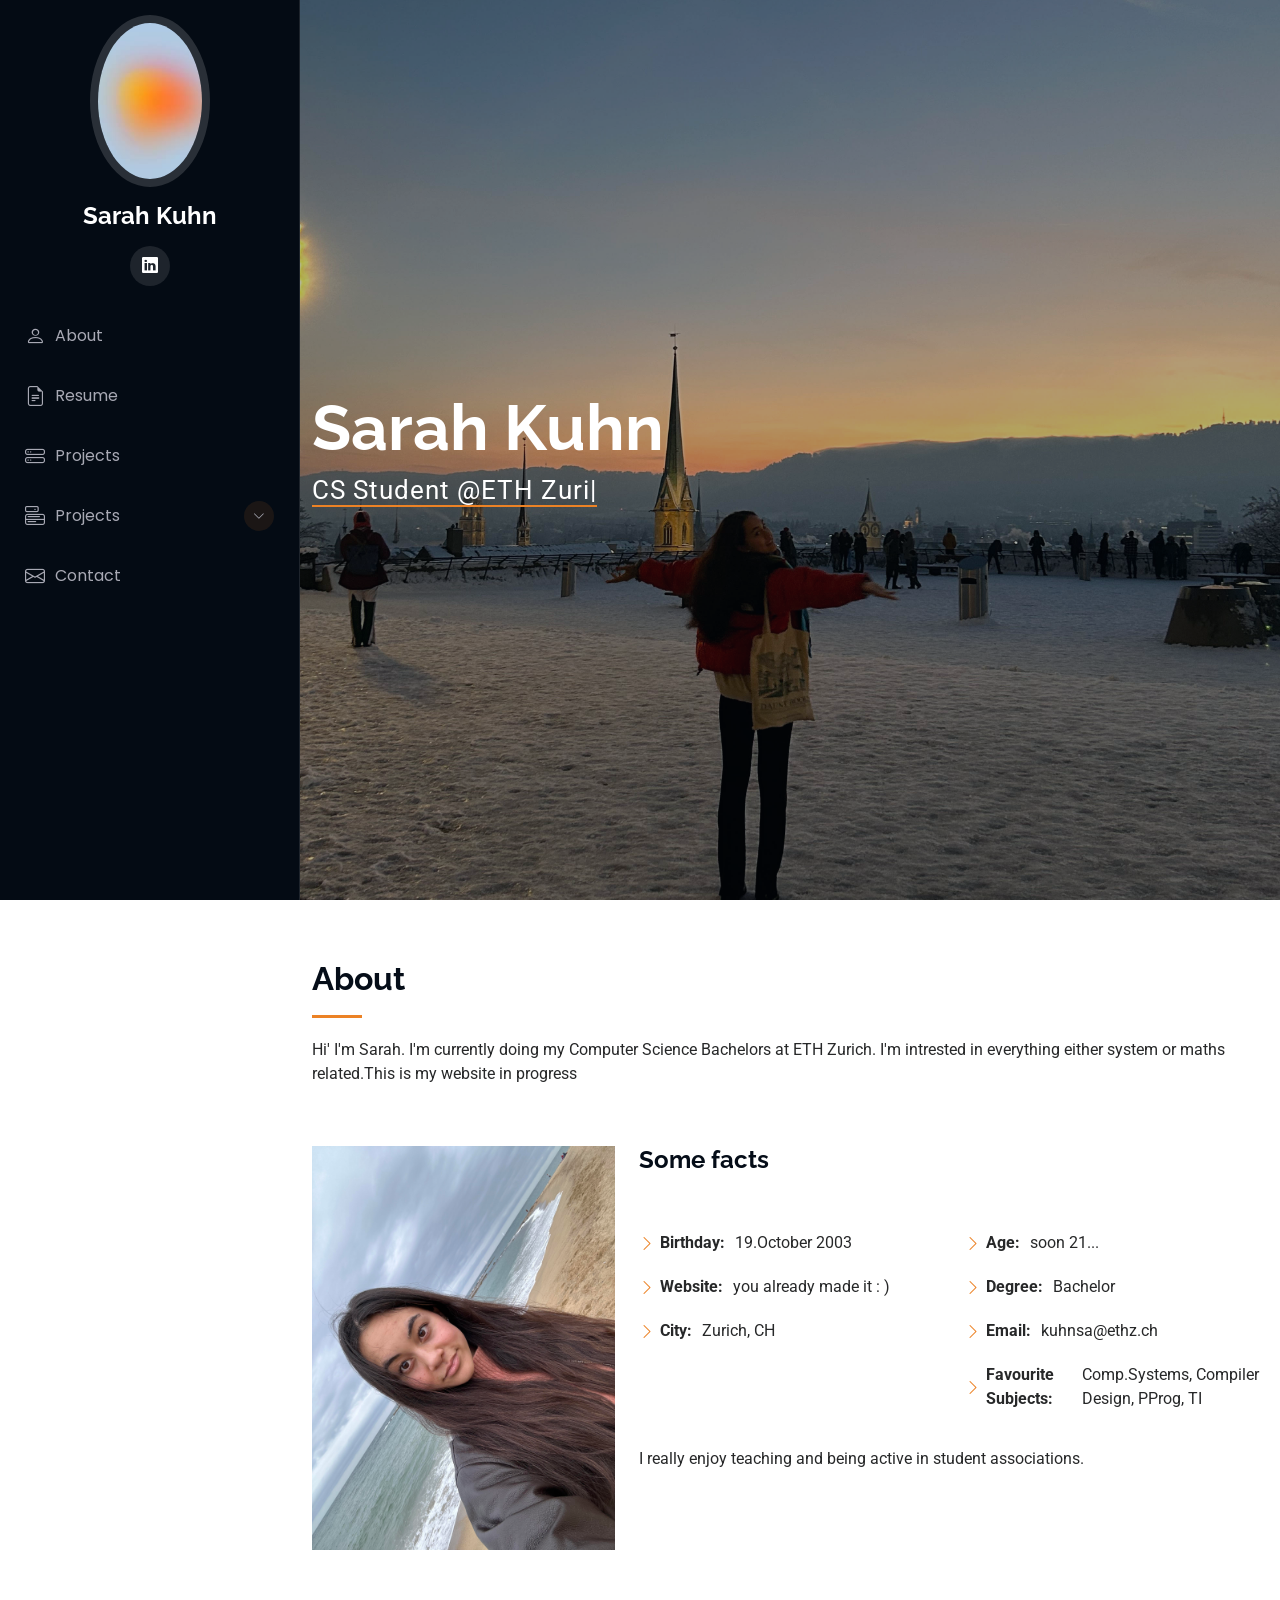
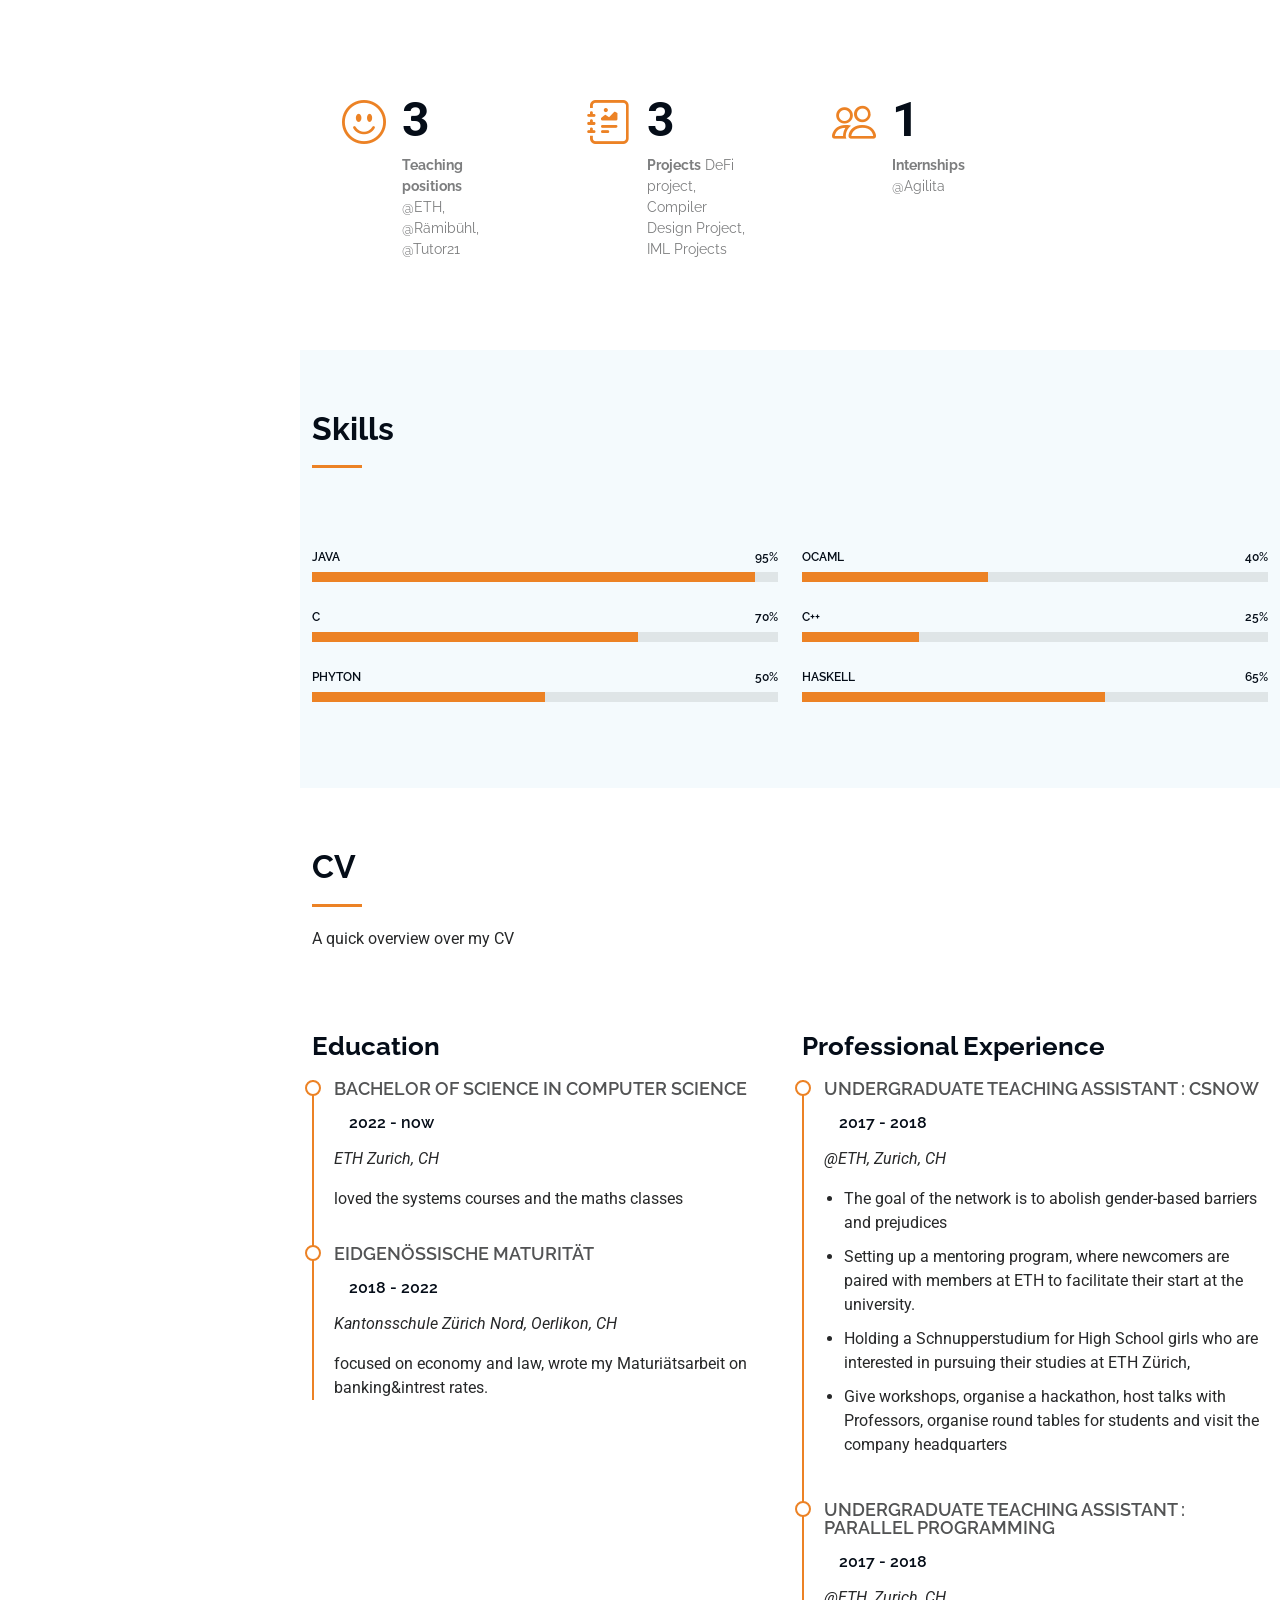
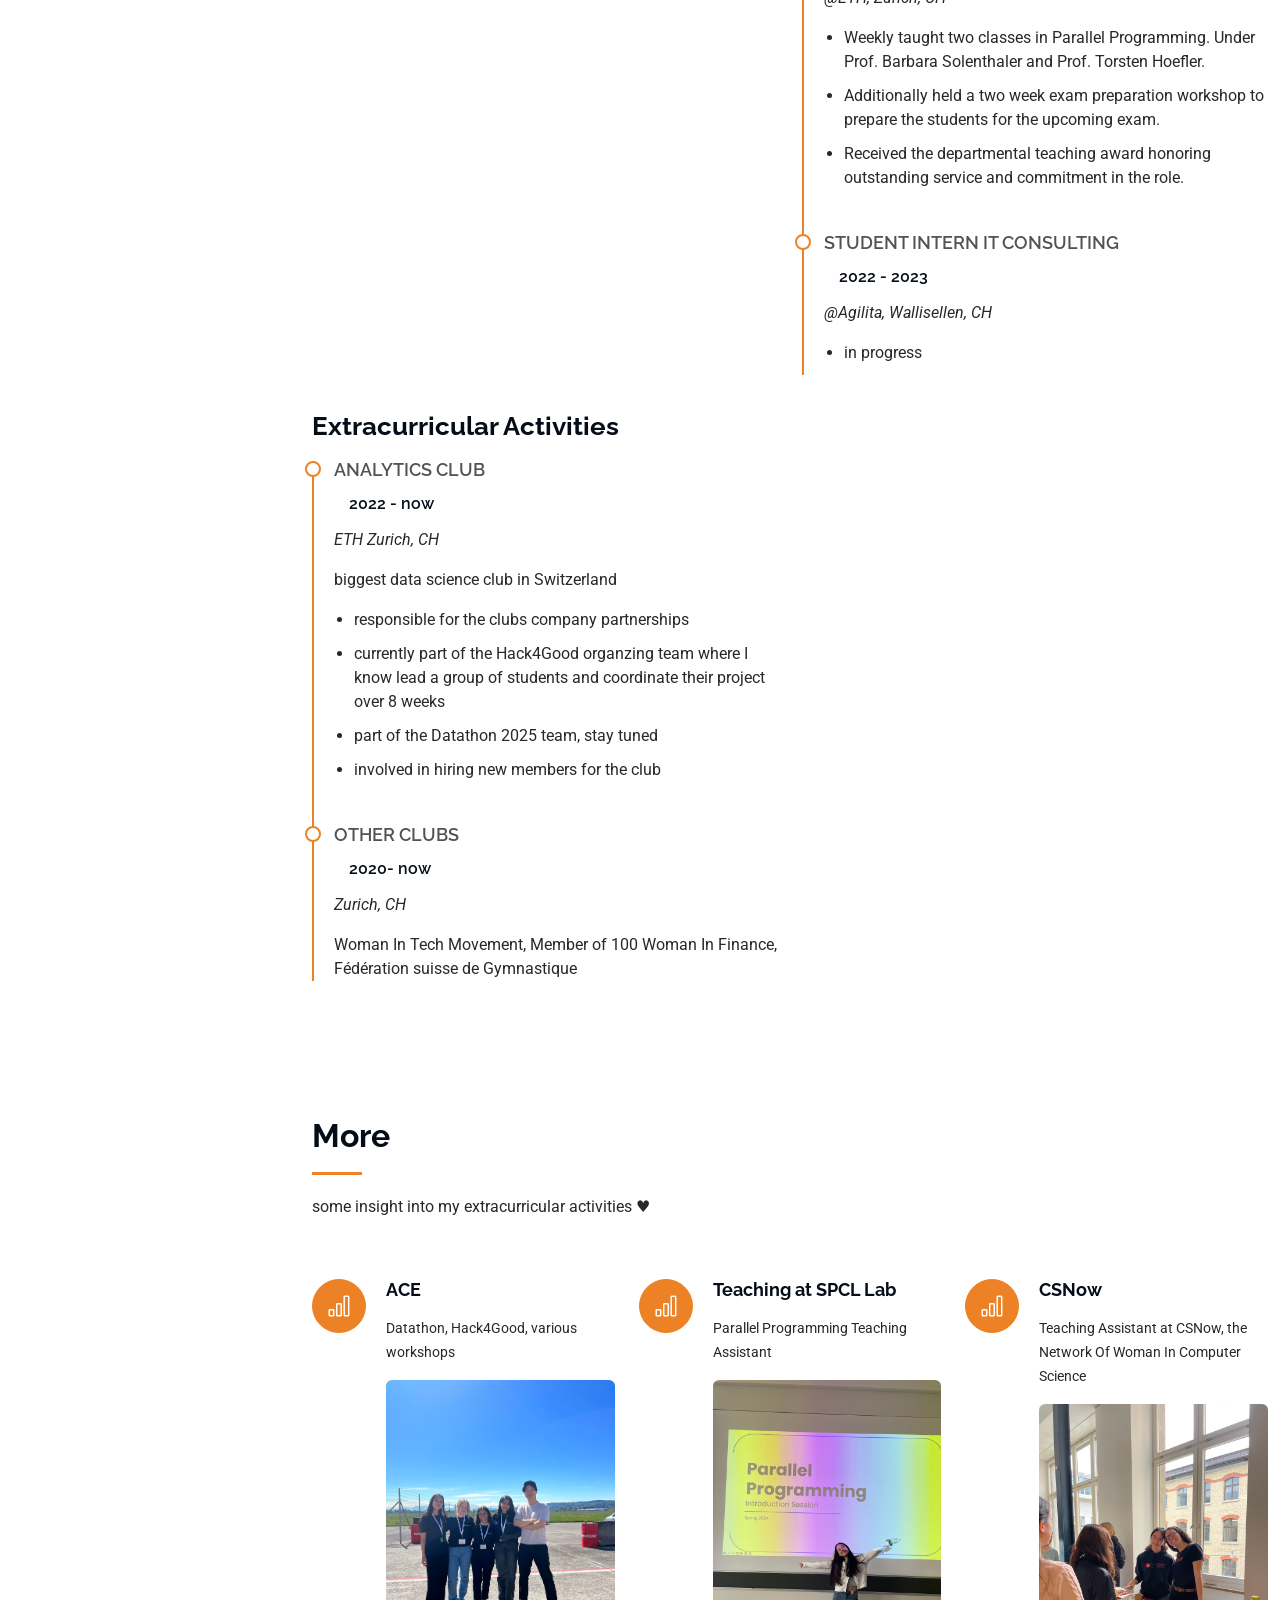
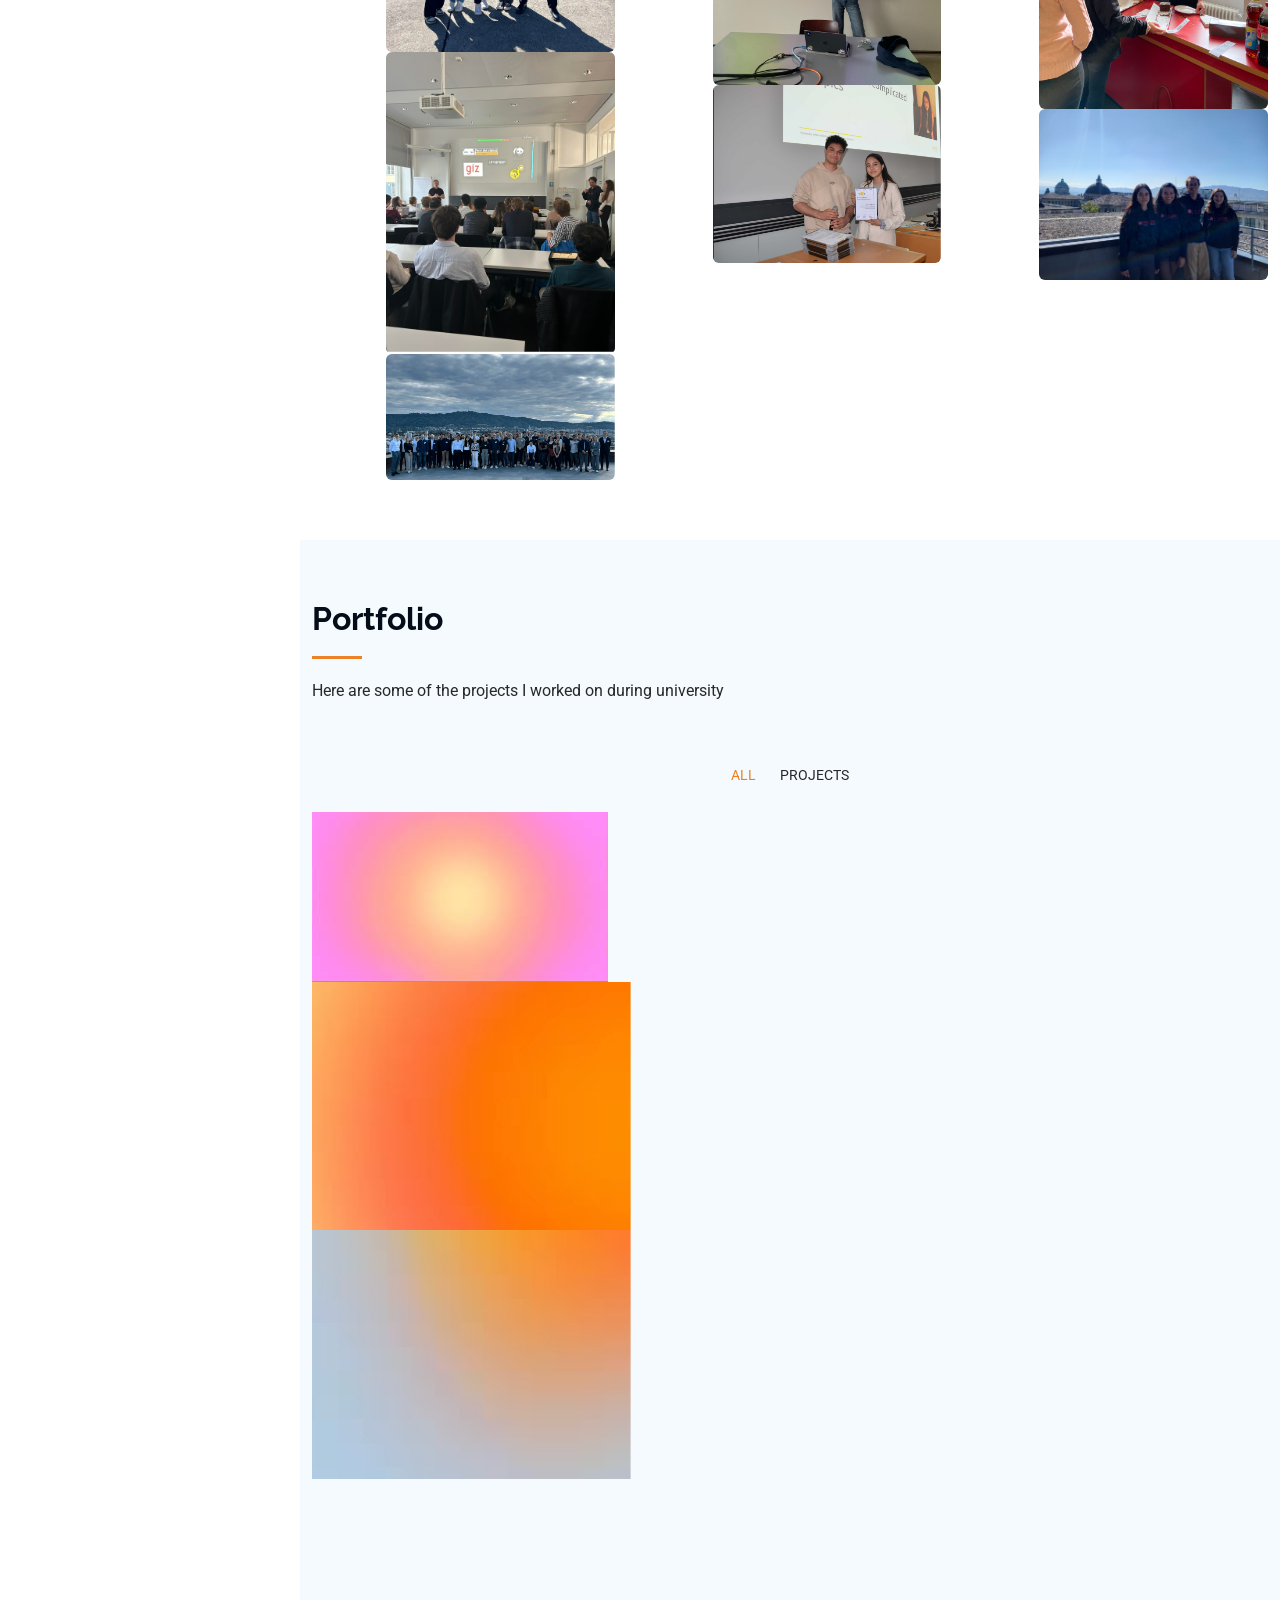
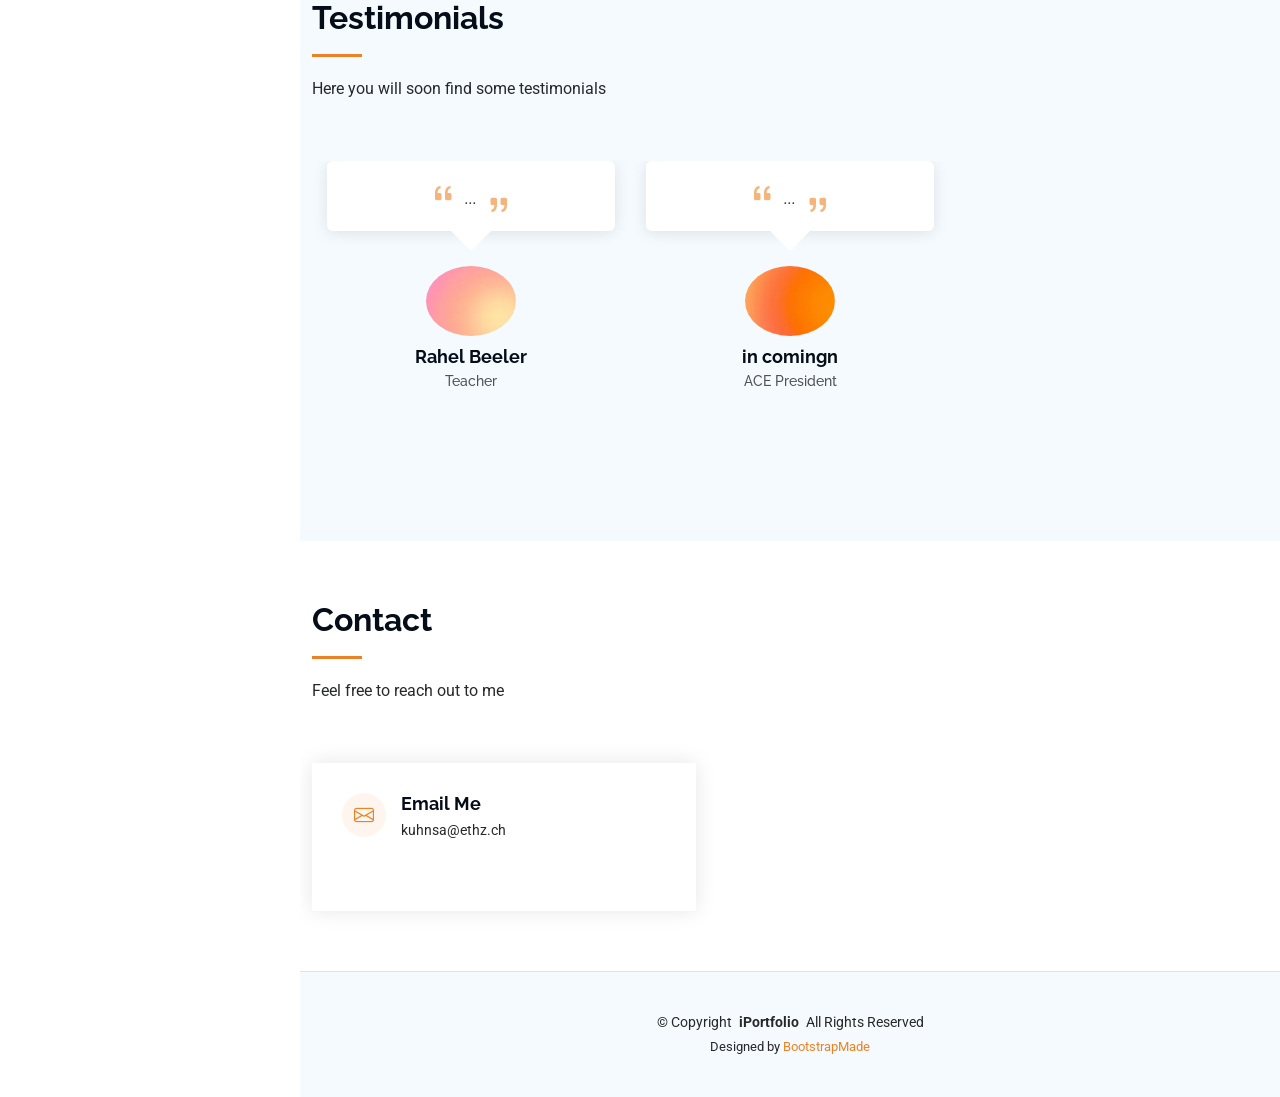
==== commit 781c5f5e: "hopefully done" ====
--- a/index.html
+++ b/index.html
@@ -129,12 +129,12 @@
                   <li><i class="bi bi-chevron-right"></i> <strong>Age:</strong> <span>soon 21...</span></li>
                   <li><i class="bi bi-chevron-right"></i> <strong>Degree:</strong> <span>Bachelor</span></li>
                   <li><i class="bi bi-chevron-right"></i> <strong>Email:</strong> <span>kuhnsa@ethz.ch</span></li>
-                  <li><i class="bi bi-chevron-right"></i> <strong>Favourite Subjects:</strong> <span>Theoretical Computer Science, Computer Systems, Compiler Design</span></li>
+                  <li><i class="bi bi-chevron-right"></i> <strong>Favourite Subjects:</strong> <span> Comp.Systems, Compiler Design, PProg, TI </span></li>
                 </ul>
               </div>
             </div>
             <p class="py-3">
-             I love love love teaching and being active in student associations.
+             I really enjoy teaching and being active in student associations.
             </p>
           </div>
         </div>
@@ -269,11 +269,11 @@
               <h4>Bachelor Of Science in Computer Science </h4>
               <h5>2022 - now </h5>
               <p><em>ETH Zurich, CH</em></p>
-              <p> loved the systems courses and the probability and staticstics class </p>
+              <p> loved the systems courses and the maths classes  </p>
             </div><!-- Edn Resume Item -->
 
             <div class="resume-item">
-              <h4>Eidgenössische Maturität n</h4>
+              <h4>Eidgenössische Maturität</h4>
               <h5>2018 - 2022</h5>
               <p><em>Kantonsschule Zürich Nord, Oerlikon, CH</em></p>
               <p>focused on economy and law, wrote my Maturiätsarbeit on banking&intrest rates. </p>
@@ -320,7 +320,7 @@
           </div>
           <div class="col-lg-6" data-aos="fade-up" data-aos-delay="100">
 
-            <h3 class="resume-title">extracurricular Activities</h3>
+            <h3 class="resume-title">Extracurricular Activities</h3>
             <div class="resume-item">
               <h4>Analytics Club </h4>
               <h5>2022 - now </h5>
@@ -428,37 +428,39 @@
               <div class="portfolio-content h-100">
                 <img src="assets/img/portfolio/images.jpeg" class="img-fluid" alt="">
                 <div class="portfolio-info">
-                  <h4>>Project 1</h4>
+                  <h4>Project 1</h4>
                   <p>DeFi project</p>
-                  <a href="assets/img/portfolio/1.jpg" title="project 1" data-gallery="portfolio-gallery-product" class="glightbox preview-link"><i class="bi bi-zoom-in"></i></a>
+                  <!--<a href="assets/img/portfolio/1.png" title="project 1" data-gallery="portfolio-gallery-product" class="glightbox preview-link"><i class="bi bi-zoom-in"></i></a>-->
                   <!--<a href="portfolio-details.html" title="More Details" class="details-link"><i class="bi bi-link-45deg"></i></a>-->
                 </div>
               </div>
             </div><!-- End Portfolio Item -->
 
-            <div class="col-lg-4 col-md-6 portfolio-item isotope-item filter-branding">
+            <div class="col-lg-4 col-md-6 portfolio-item isotope-item filter-product">
               <div class="portfolio-content h-100">
-                <img src="assets/img/portfolio/2.jpeg" class="img-fluid" alt="">
+                <img src="assets/img/portfolio/2.jpg" class="img-fluid" alt="">
                 <div class="portfolio-info">
                   <h4>Project 2</h4>
-                  <p>Compiler Design Projects </p>
-                  <a href="assets/img/portfolio/branding-3.jpg" title="Project 2" data-gallery="portfolio-gallery-branding" class="glightbox preview-link"><i class="bi bi-zoom-in"></i></a>
+                  <p>Compiler Design project</p>
+                  <!--<a href="assets/img/portfolio/1.png" title="project 2" data-gallery="portfolio-gallery-product" class="glightbox preview-link"><i class="bi bi-zoom-in"></i></a>-->
                   <!--<a href="portfolio-details.html" title="More Details" class="details-link"><i class="bi bi-link-45deg"></i></a>-->
                 </div>
               </div>
             </div><!-- End Portfolio Item -->
 
-            <div class="col-lg-4 col-md-6 portfolio-item isotope-item filter-books">
+            <div class="col-lg-4 col-md-6 portfolio-item isotope-item filter-product">
               <div class="portfolio-content h-100">
                 <img src="assets/img/portfolio/3.jpg" class="img-fluid" alt="">
                 <div class="portfolio-info">
-                  <h4>Project 3</h4>
-                  <p>IML projects</p>
-                  <a href="assets/img/portfolio/books-3.jpg" title="Project 3" data-gallery="portfolio-gallery-book" class="glightbox preview-link"><i class="bi bi-zoom-in"></i></a>
-                  <!-- <a href="portfolio-details.html" title="More Details" class="details-link"><i class="bi bi-link-45deg"></i></a> -->
+                  <h4>Project 2</h4>
+                  <p>Compiler Design project</p>
+                  <!--<a href="assets/img/portfolio/1.png" title="project 3" data-gallery="portfolio-gallery-product" class="glightbox preview-link"><i class="bi bi-zoom-in"></i></a>-->
+                  <!--<a href="portfolio-details.html" title="More Details" class="details-link"><i class="bi bi-link-45deg"></i></a>-->
                 </div>
               </div>
             </div><!-- End Portfolio Item -->
+
+    
 
           </div><!-- End Portfolio Container -->
 
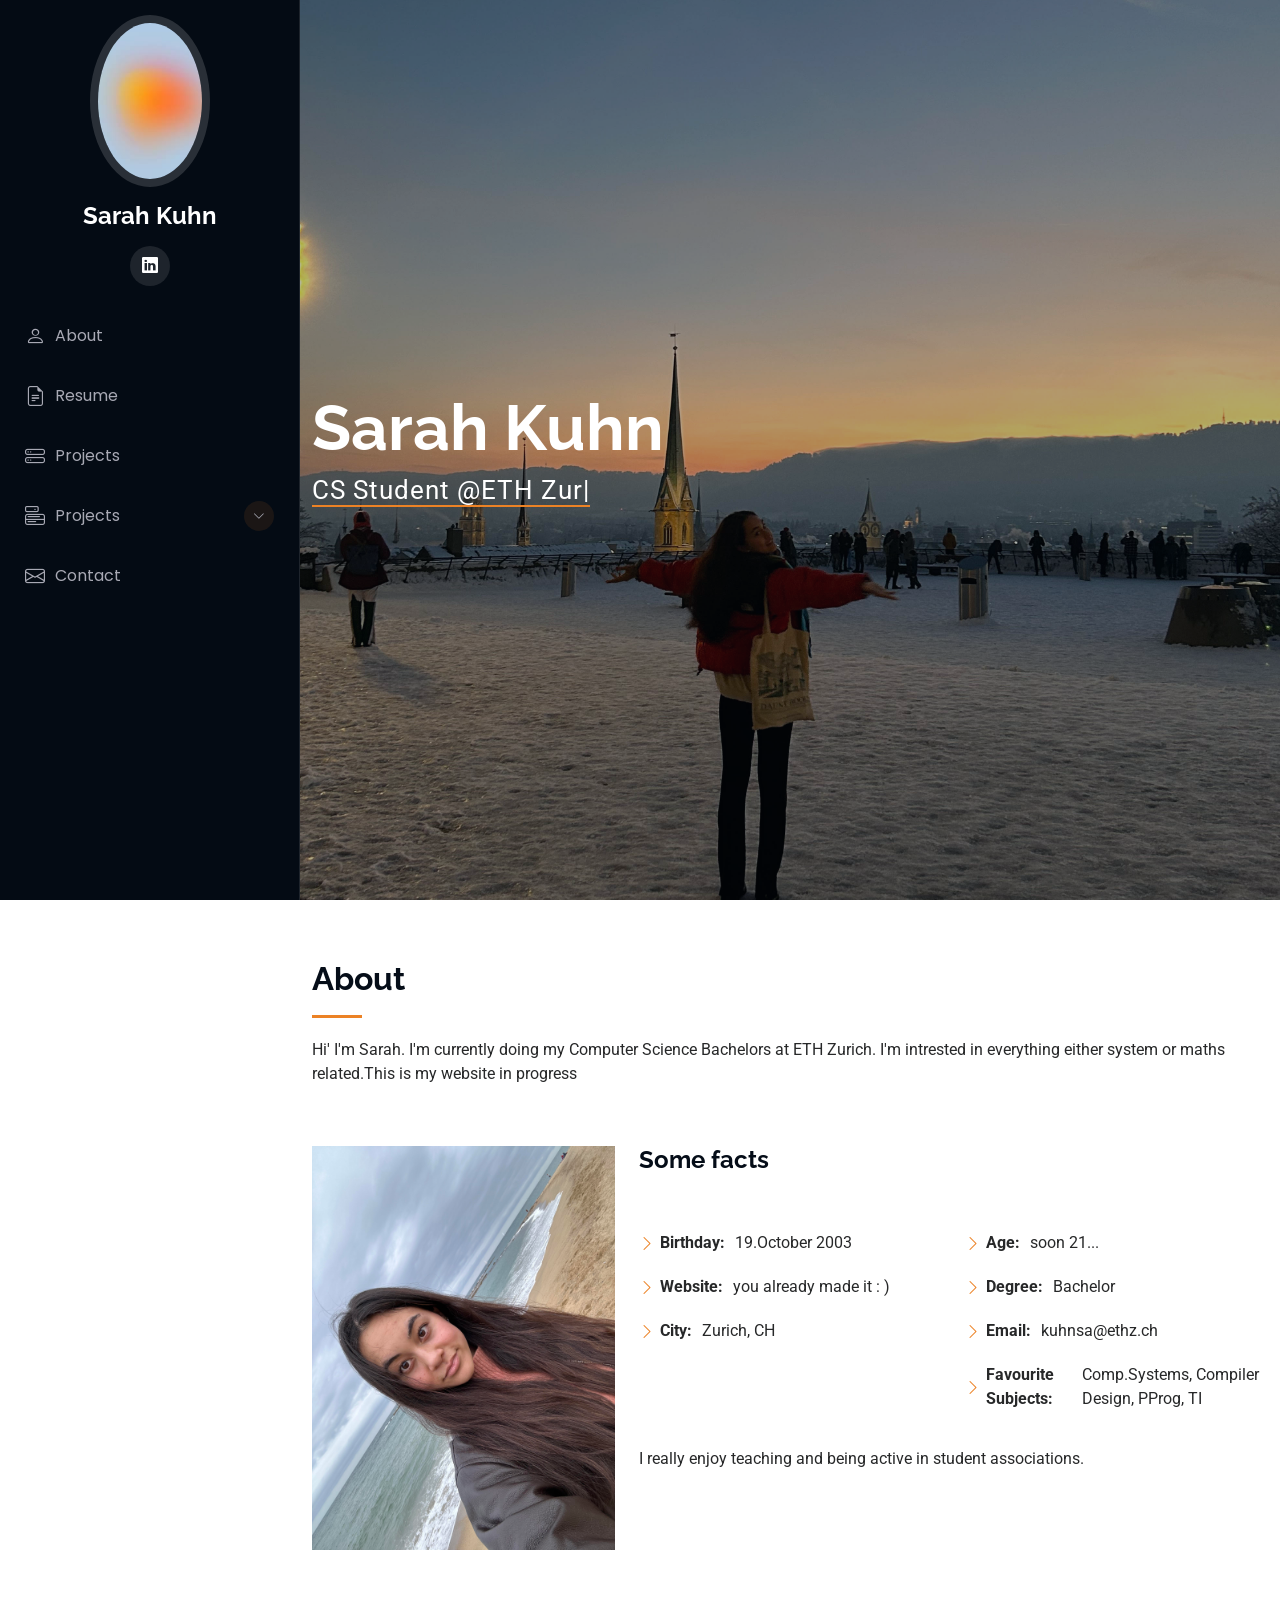
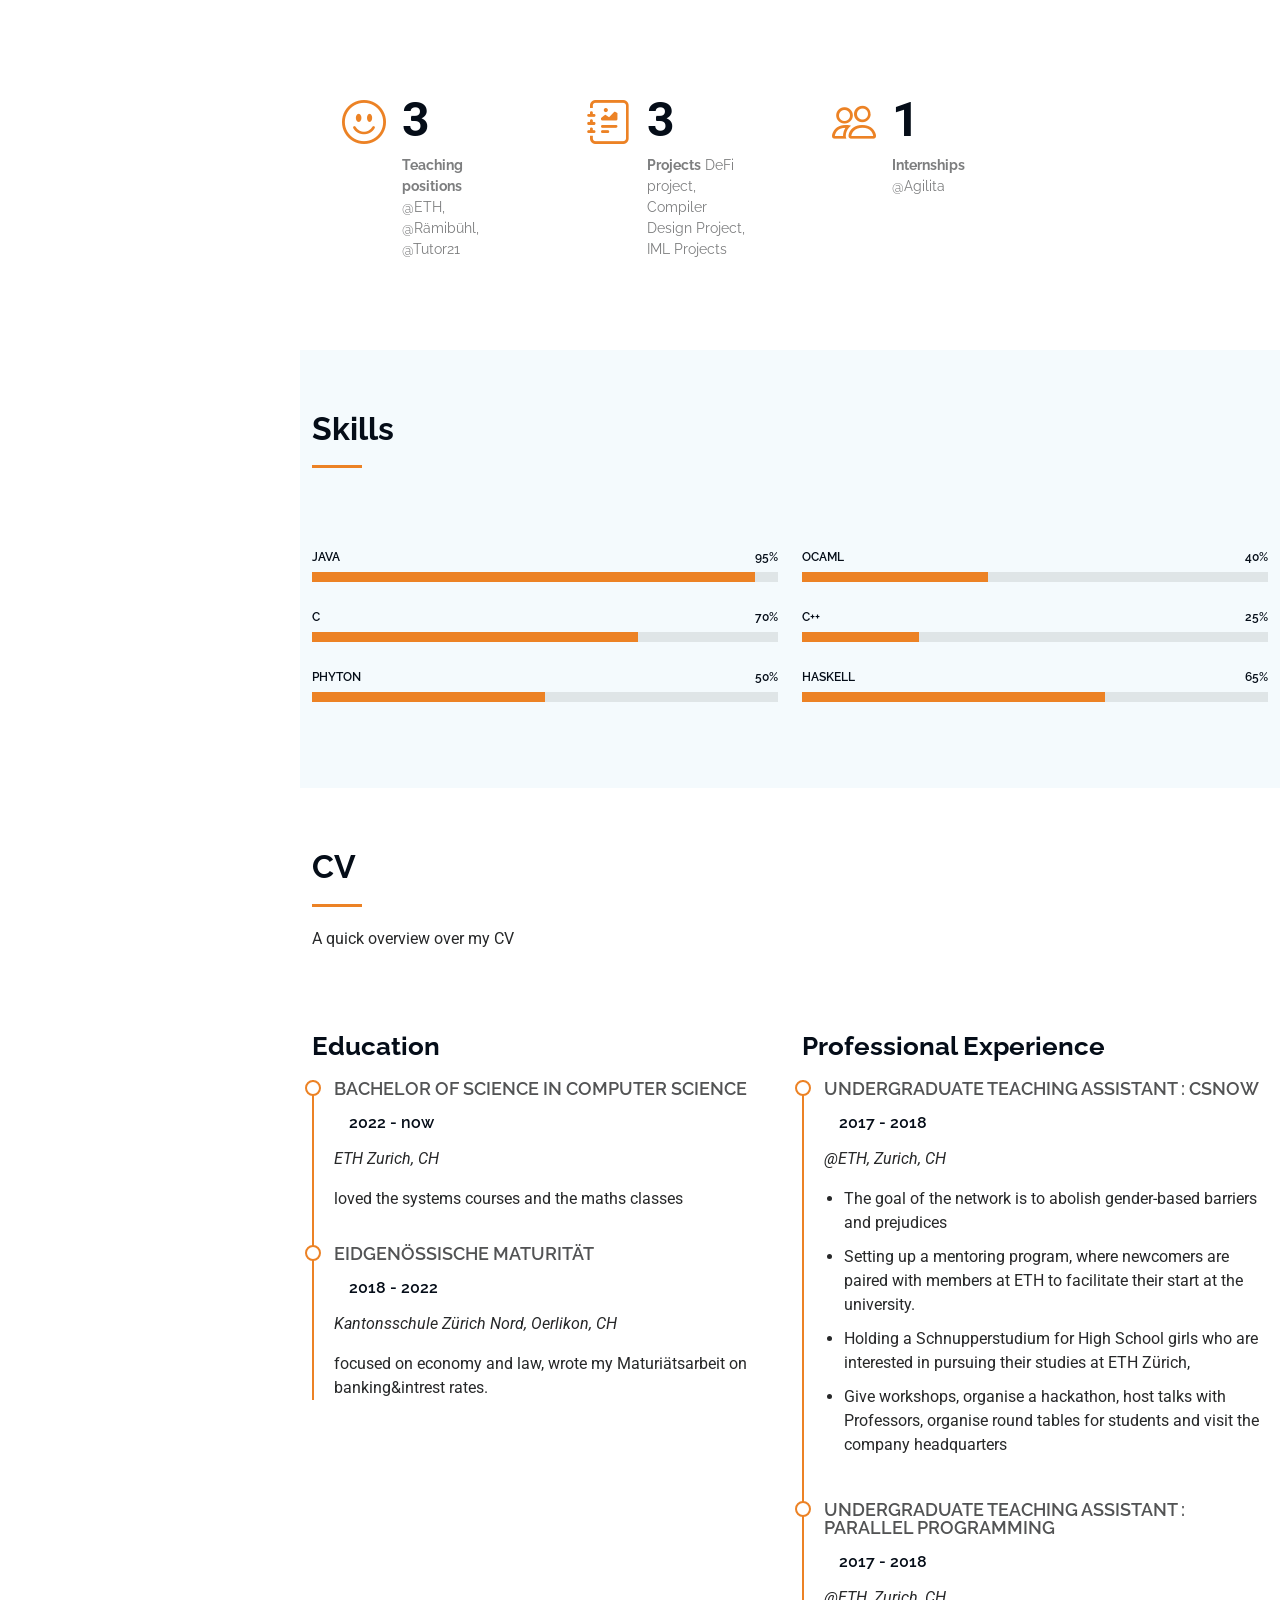
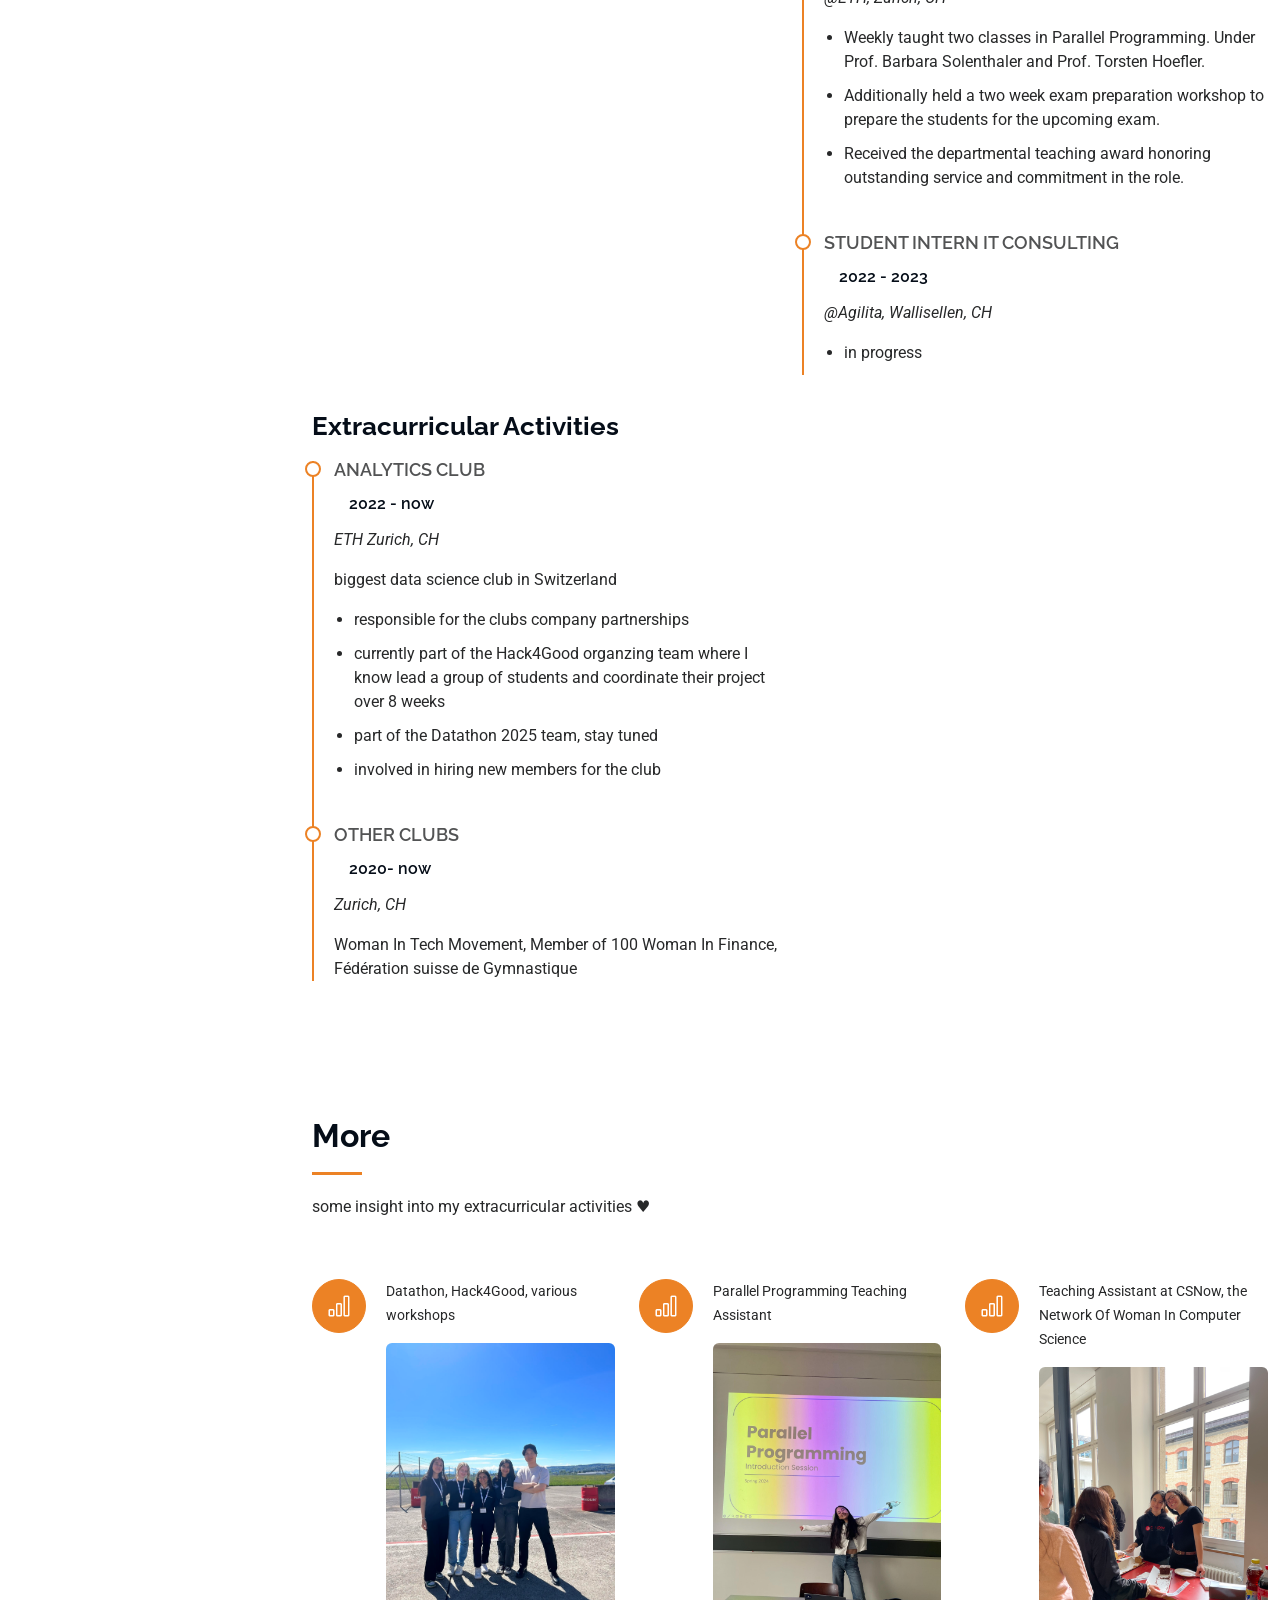
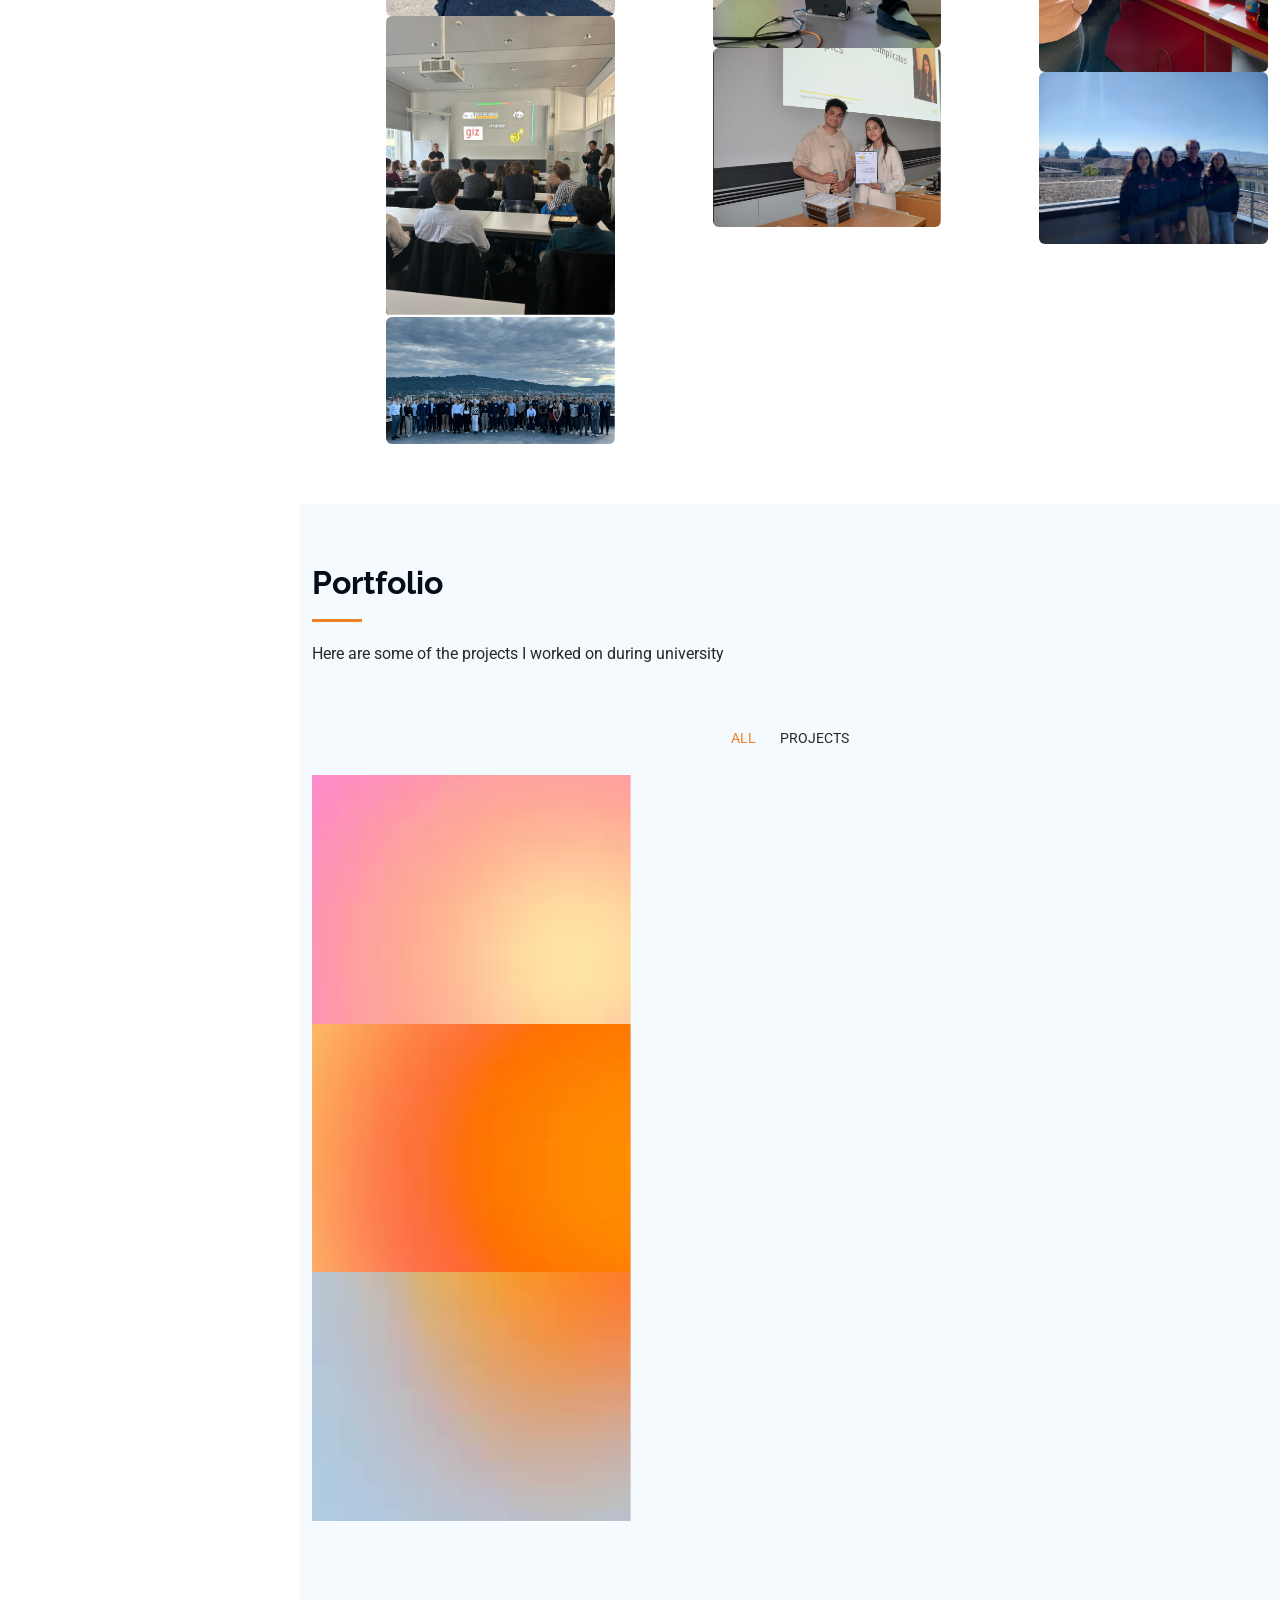
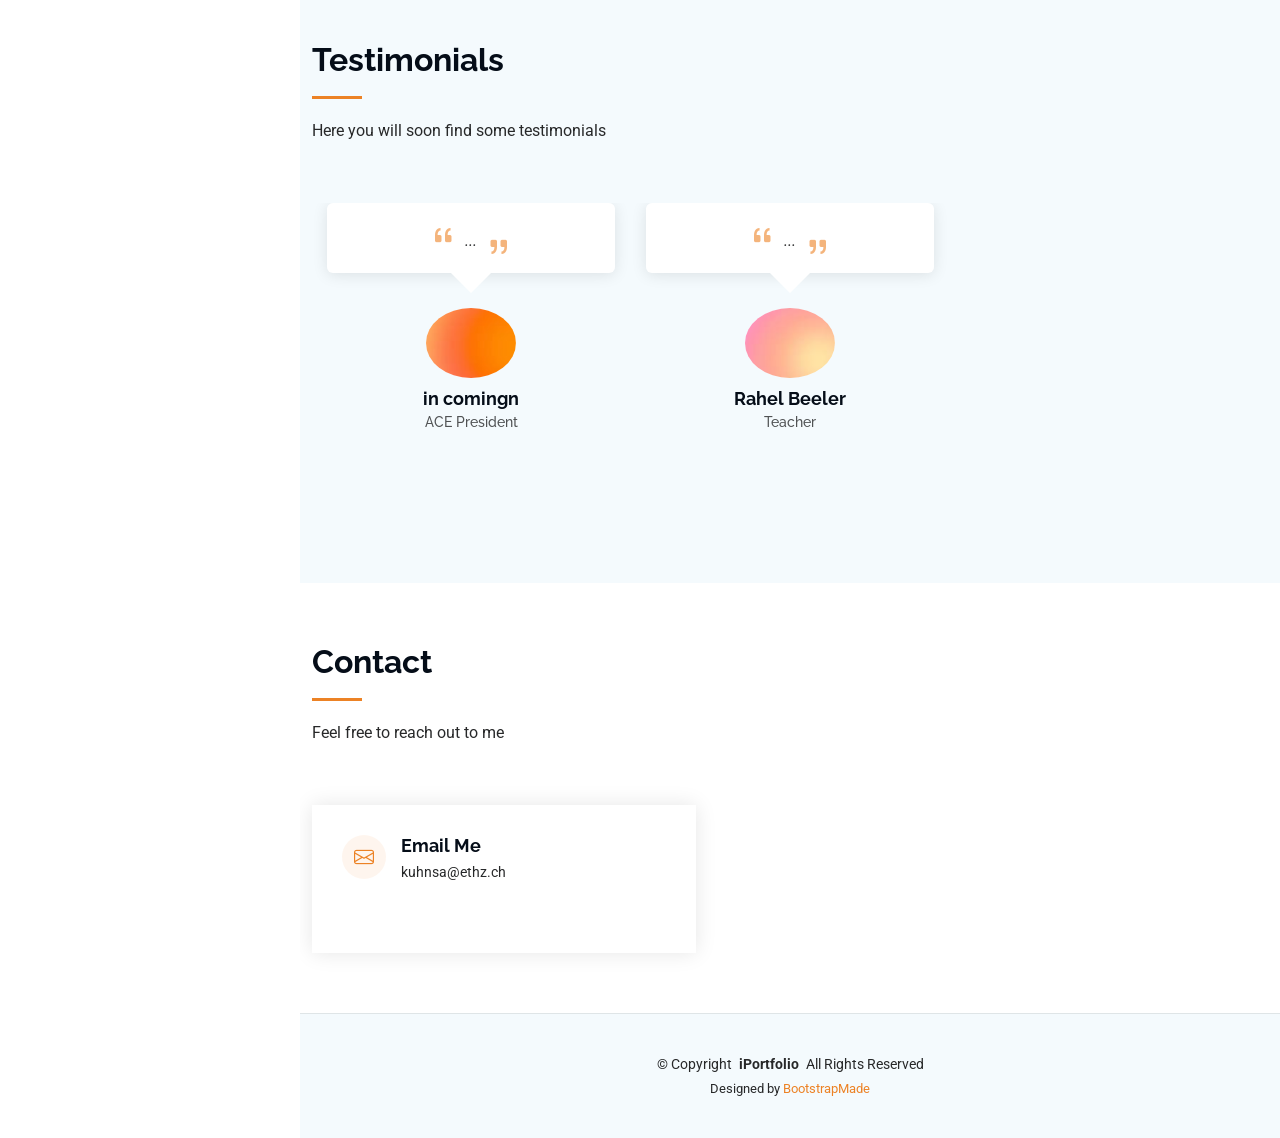
==== commit 1a6ec2bc: "hopefully done" ====
--- a/index.html
+++ b/index.html
@@ -52,7 +52,7 @@
     </a>
 
     <div class="social-links text-center">
-      <a href="www.linkedin.com/in/sarah-kuhn-9b64b1226" class="linkedin"><i class="bi bi-linkedin"></i></a>
+      <a href="https://www.linkedin.com/in/sarah-kuhn-9b64b1226" class="linkedin"><i class="bi bi-linkedin"></i></a>
     </div>
 
     <nav id="navmenu" class="navmenu">
@@ -367,7 +367,7 @@
             <div class="col-lg-4 col-md-6 service-item d-flex" data-aos="fade-up" data-aos-delay="300">
               <div class="icon flex-shrink-0"><i class="bi bi-bar-chart"></i></div>
               <div>
-                <h4 class="title"><a href="service-details.html" class="stretched-link">ACE</a></h4>
+                <!--<h4 class="title"><a href="service-details.html" class="stretched-link">ACE</a></h4>-->
                 <p class="description">Datathon, Hack4Good, various workshops</p>
                   <!-- Add the image below the description -->
                 <img src="assets/img/portfolio/hackathon.jpg" alt="Service Photo" class="img-fluid rounded">
@@ -379,7 +379,7 @@
             <div class="col-lg-4 col-md-6 service-item d-flex" data-aos="fade-up" data-aos-delay="300">
               <div class="icon flex-shrink-0"><i class="bi bi-bar-chart"></i></div>
               <div>
-                <h4 class="title"><a href="service-details.html" class="stretched-link">Teaching at SPCL Lab</a></h4>
+                <!--<h4 class="title"><a href="service-details.html" class="stretched-link">Teaching at SPCL Lab</a></h4>-->
                 <p class="description">Parallel Programming Teaching Assistant</p>
                   <!-- Add the image below the description -->
                 <img src="assets/img/portfolio/ta.jpg" alt="Service Photo" class="img-fluid rounded">
@@ -390,7 +390,7 @@
             <div class="col-lg-4 col-md-6 service-item d-flex" data-aos="fade-up" data-aos-delay="300">
               <div class="icon flex-shrink-0"><i class="bi bi-bar-chart"></i></div>
               <div>
-                <h4 class="title"><a href="service-details.html" class="stretched-link">CSNow</a></h4>
+                <!--<h4 class="title"><a href="service-details.html" class="stretched-link">CSNow</a></h4>-->
                 <p class="description">Teaching Assistant at CSNow, the Network Of Woman In Computer Science</p>
                   <!-- Add the image below the description -->
                 <img src="assets/img/csnow_apero.jpeg" alt="Service Photo" class="img-fluid rounded">
@@ -426,7 +426,7 @@
 
             <div class="col-lg-4 col-md-6 portfolio-item isotope-item filter-product">
               <div class="portfolio-content h-100">
-                <img src="assets/img/portfolio/images.jpeg" class="img-fluid" alt="">
+                <img src="assets/img/portfolio/1.jpg" class="img-fluid" alt="">
                 <div class="portfolio-info">
                   <h4>Project 1</h4>
                   <p>DeFi project</p>
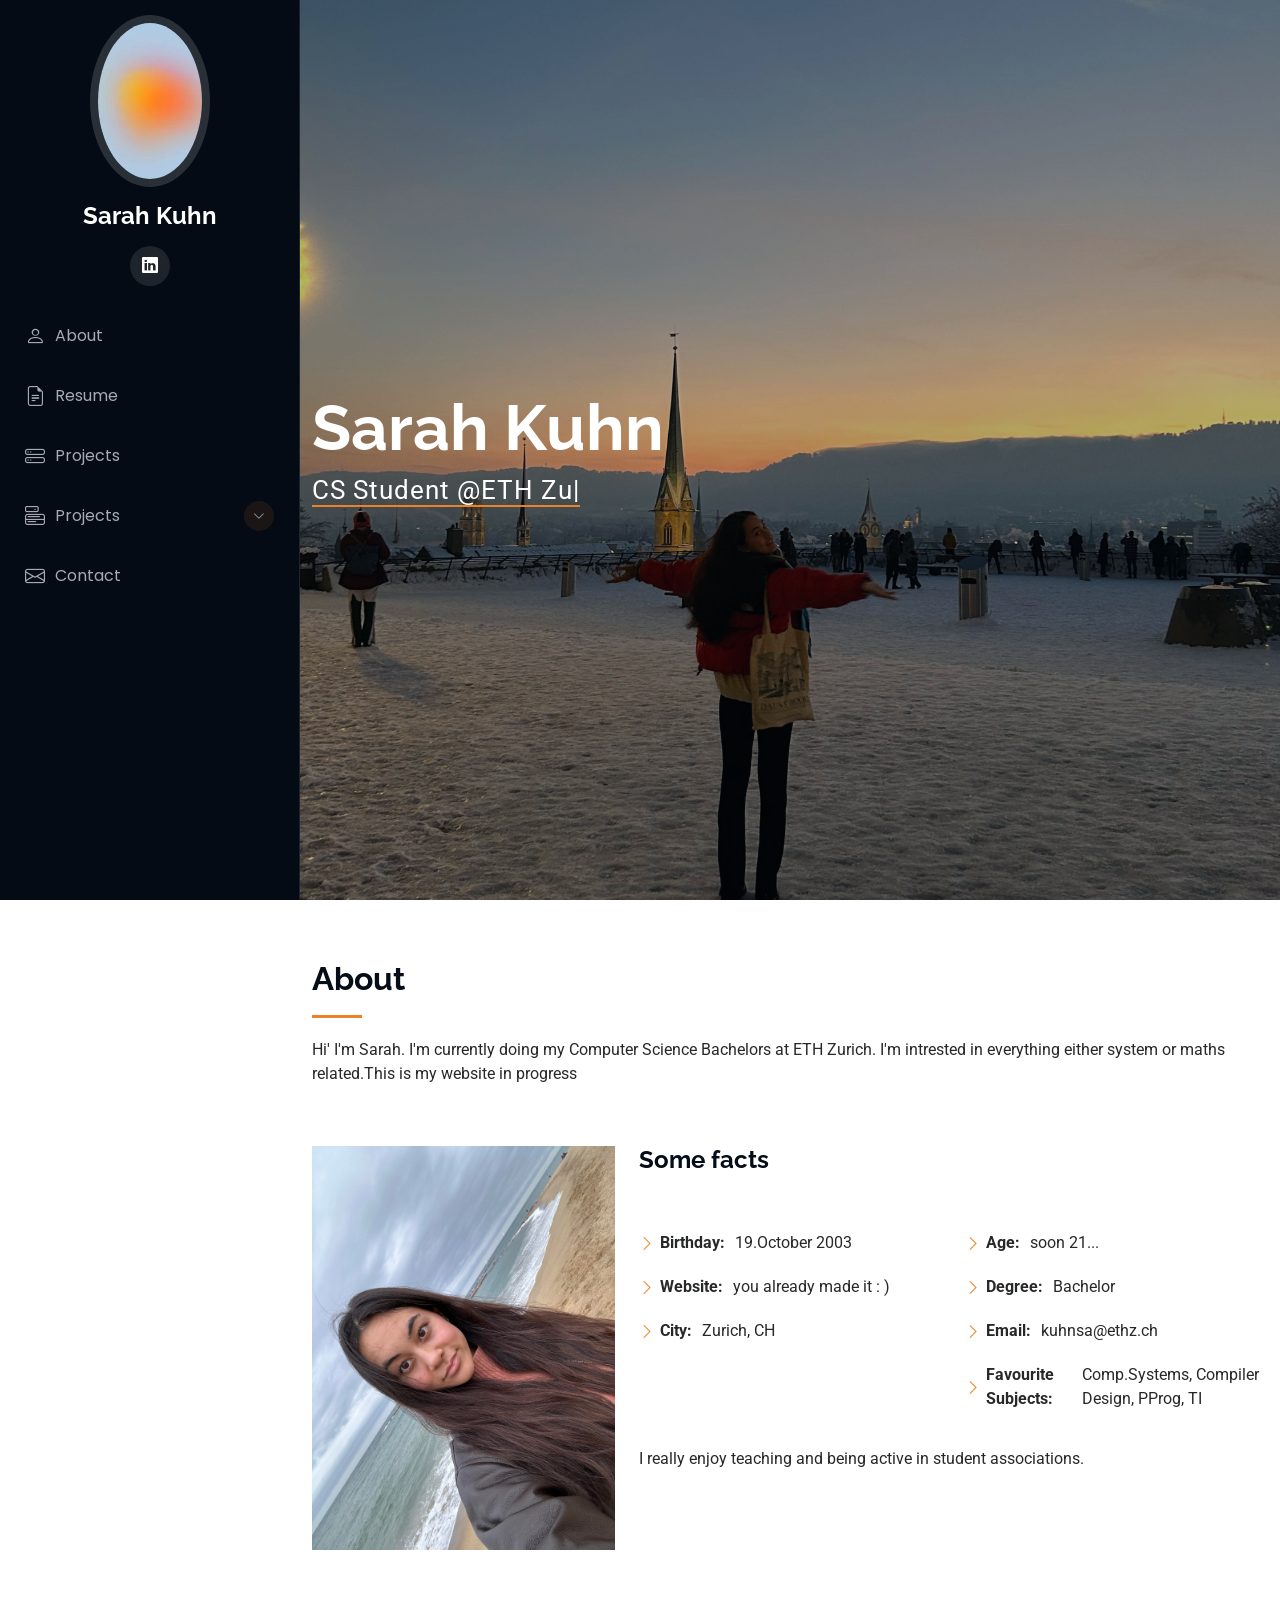
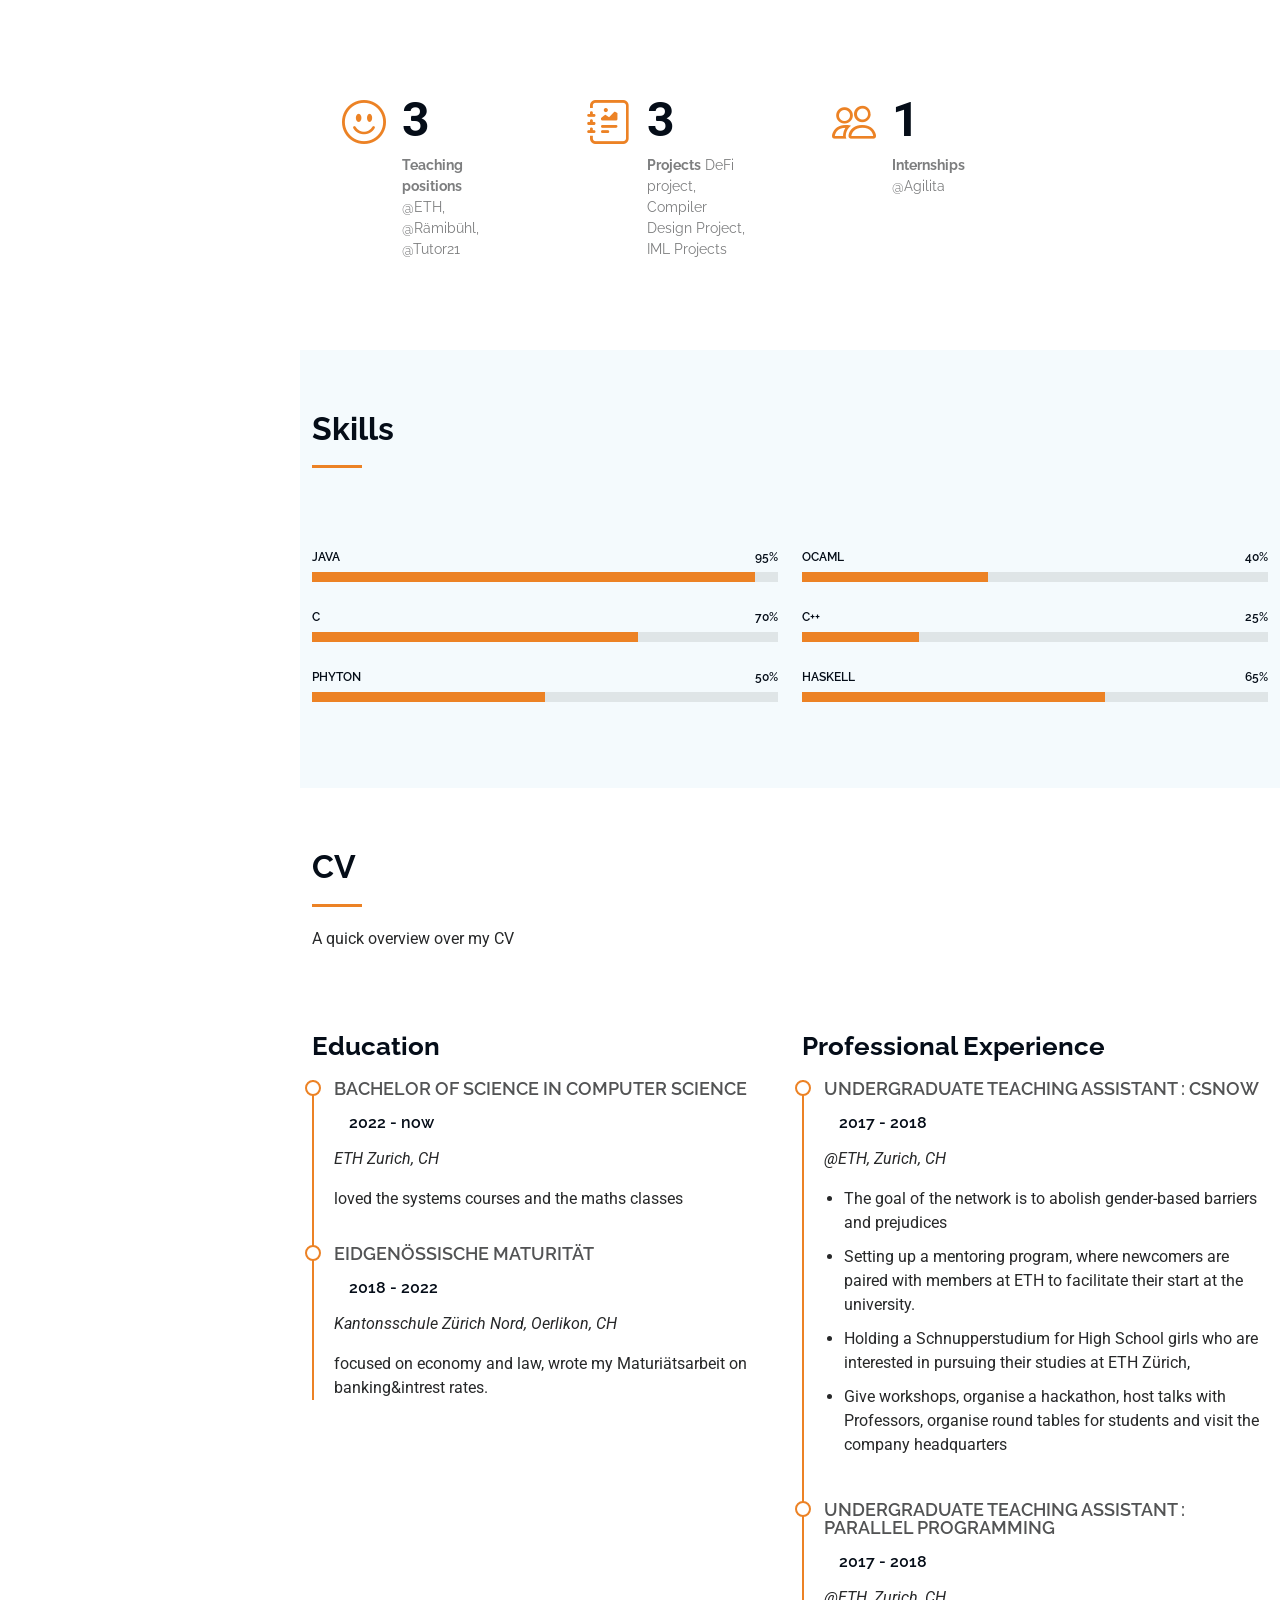
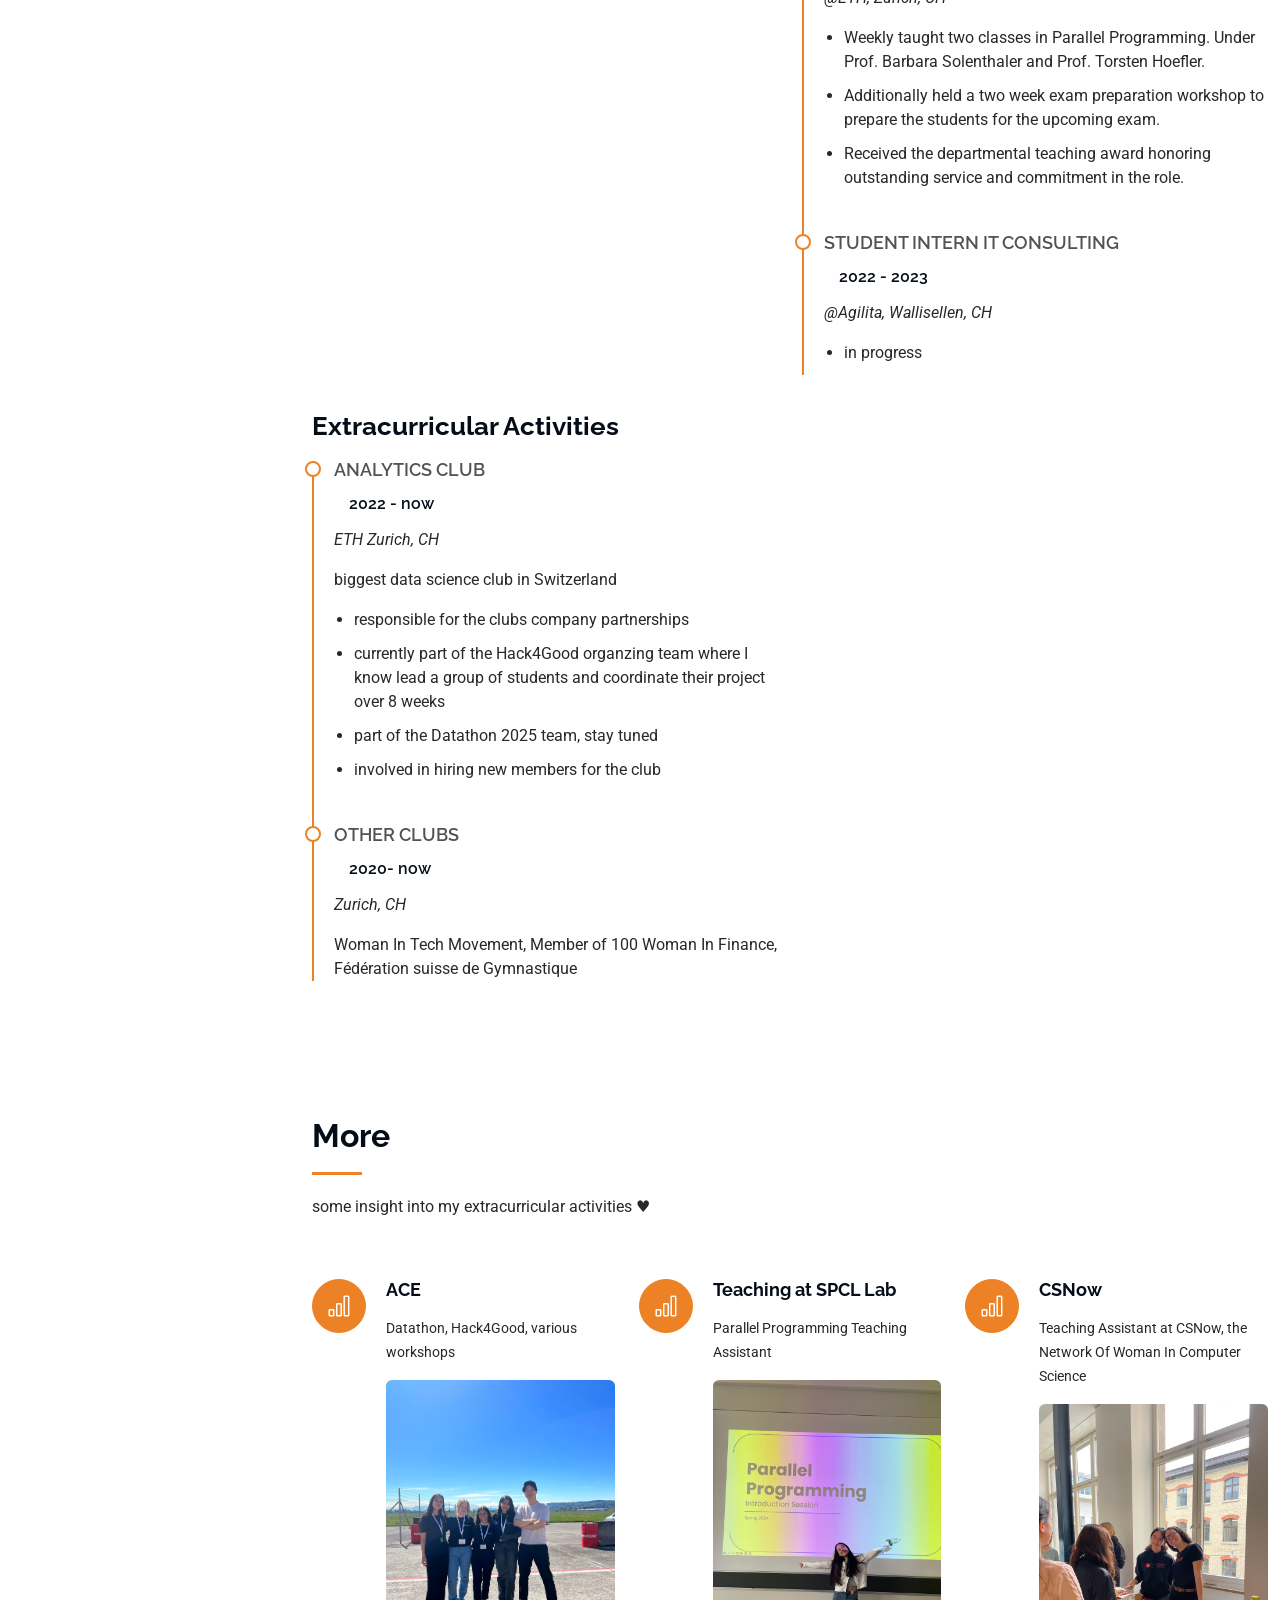
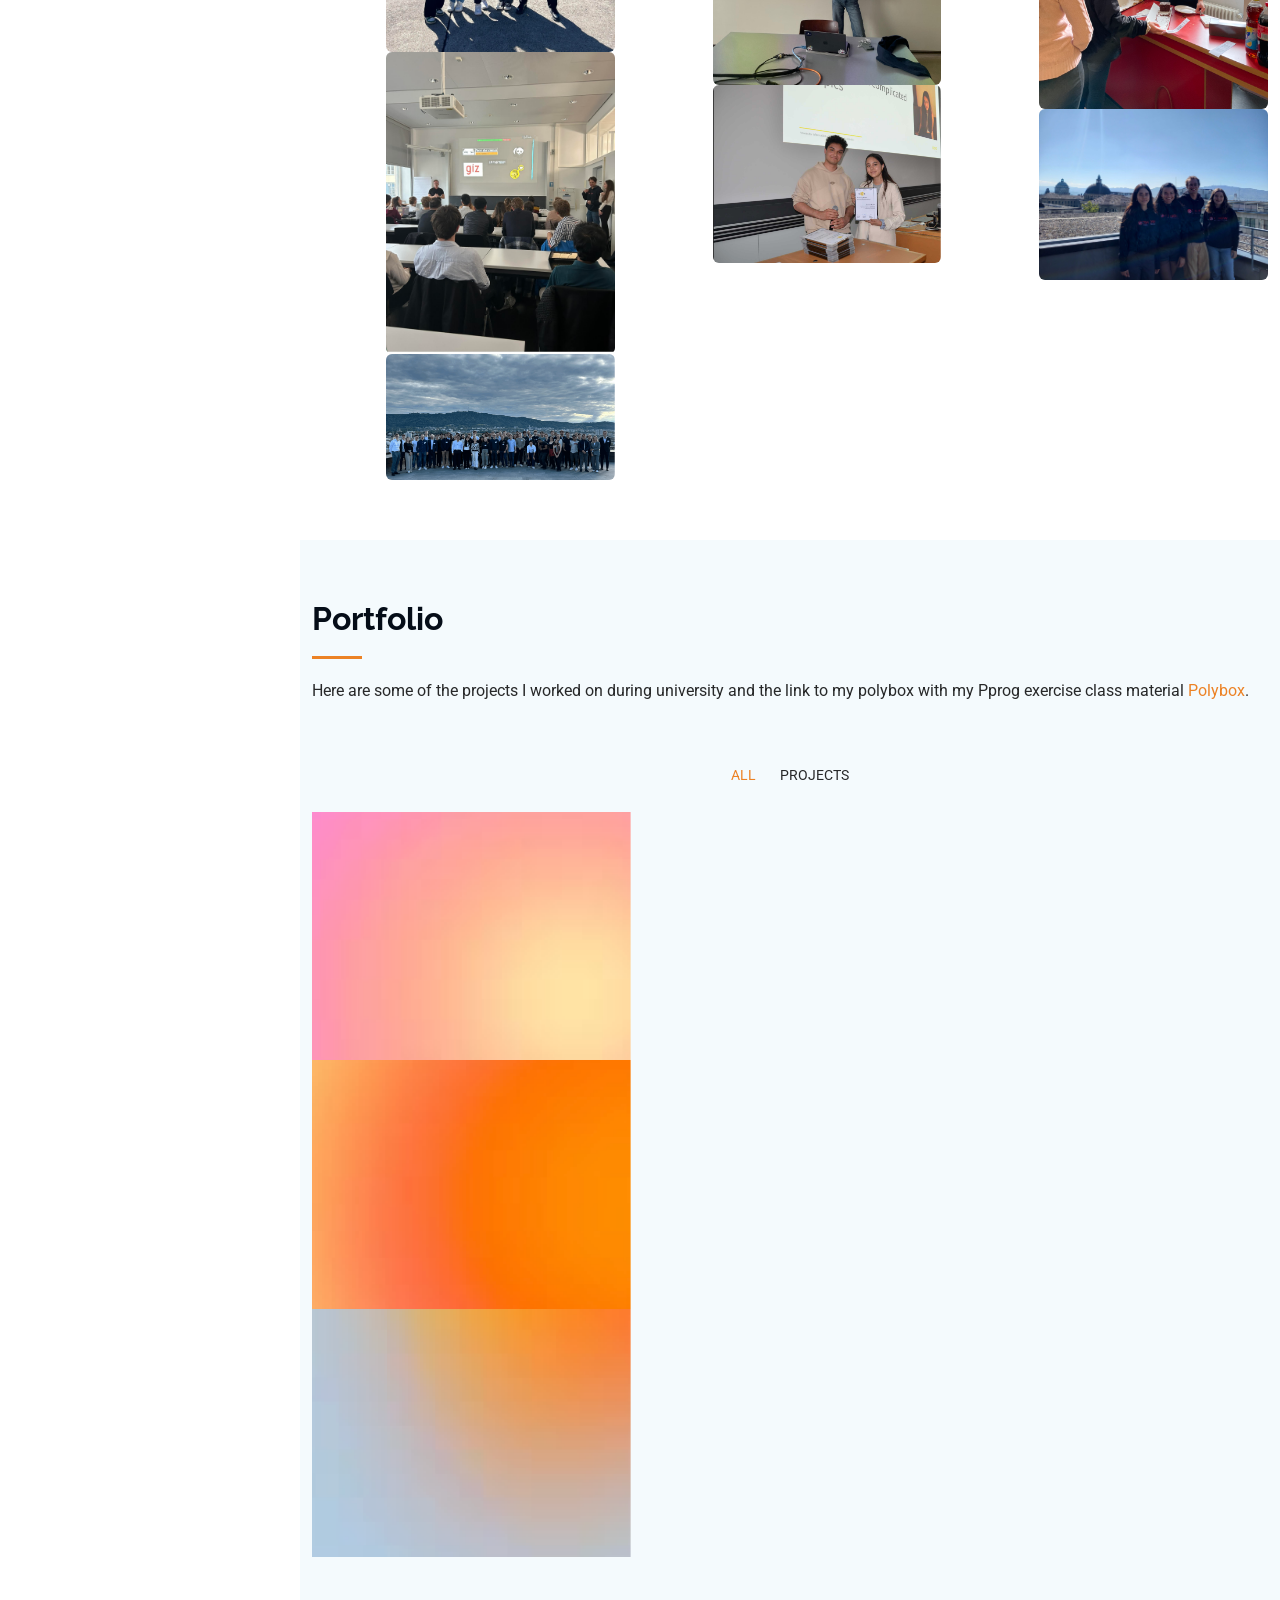
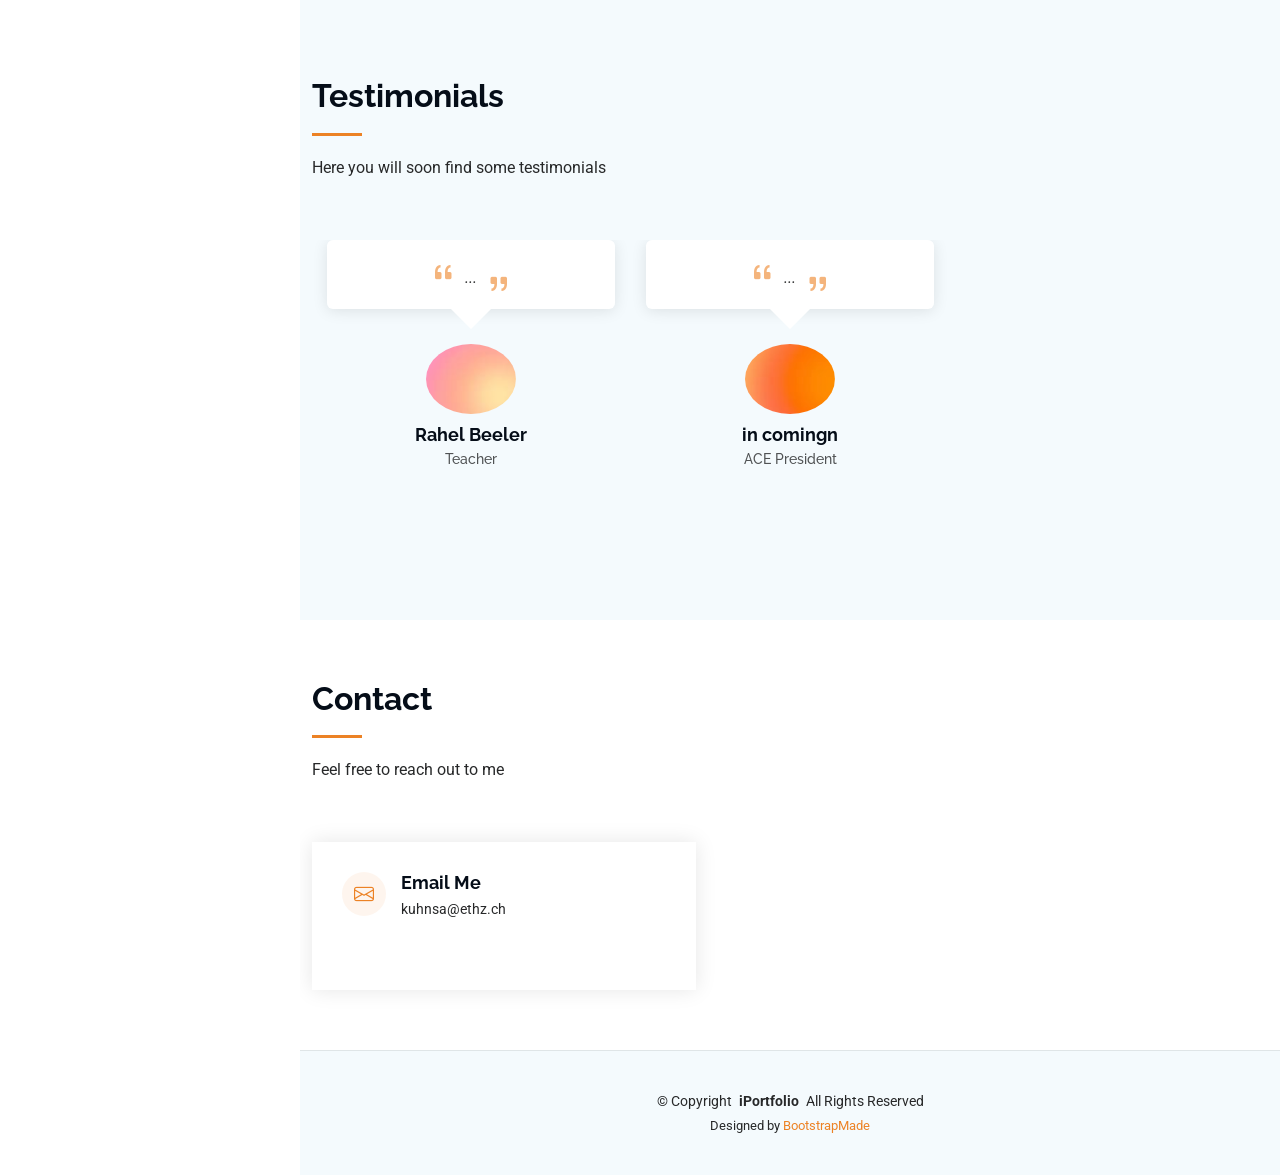
==== commit c0c93953: "hopefully done" ====
--- a/index.html
+++ b/index.html
@@ -367,7 +367,7 @@
             <div class="col-lg-4 col-md-6 service-item d-flex" data-aos="fade-up" data-aos-delay="300">
               <div class="icon flex-shrink-0"><i class="bi bi-bar-chart"></i></div>
               <div>
-                <!--<h4 class="title"><a href="service-details.html" class="stretched-link">ACE</a></h4>-->
+                <h4 class="title"><a href="" class="stretched-link">ACE</a></h4>
                 <p class="description">Datathon, Hack4Good, various workshops</p>
                   <!-- Add the image below the description -->
                 <img src="assets/img/portfolio/hackathon.jpg" alt="Service Photo" class="img-fluid rounded">
@@ -379,7 +379,7 @@
             <div class="col-lg-4 col-md-6 service-item d-flex" data-aos="fade-up" data-aos-delay="300">
               <div class="icon flex-shrink-0"><i class="bi bi-bar-chart"></i></div>
               <div>
-                <!--<h4 class="title"><a href="service-details.html" class="stretched-link">Teaching at SPCL Lab</a></h4>-->
+                <h4 class="title"><a href="" class="stretched-link">Teaching at SPCL Lab</a></h4>
                 <p class="description">Parallel Programming Teaching Assistant</p>
                   <!-- Add the image below the description -->
                 <img src="assets/img/portfolio/ta.jpg" alt="Service Photo" class="img-fluid rounded">
@@ -390,7 +390,7 @@
             <div class="col-lg-4 col-md-6 service-item d-flex" data-aos="fade-up" data-aos-delay="300">
               <div class="icon flex-shrink-0"><i class="bi bi-bar-chart"></i></div>
               <div>
-                <!--<h4 class="title"><a href="service-details.html" class="stretched-link">CSNow</a></h4>-->
+                <h4 class="title"><a href="" class="stretched-link">CSNow</a></h4>
                 <p class="description">Teaching Assistant at CSNow, the Network Of Woman In Computer Science</p>
                   <!-- Add the image below the description -->
                 <img src="assets/img/csnow_apero.jpeg" alt="Service Photo" class="img-fluid rounded">
@@ -410,7 +410,8 @@
       <!-- Section Title -->
       <div class="container section-title" data-aos="fade-up">
         <h2>Portfolio</h2>
-        <p>Here are some of the projects I worked on during university</p>
+        <p>Here are some of the projects I worked on during university and the link to my polybox with my Pprog exercise class material
+        <a href="https://polybox.ethz.ch/index.php/s/cZ71dYPSGJ5eFXy" target="_blank" title="Polybox">Polybox</a>. </p>
       </div><!-- End Section Title -->
 
       <div class="container">
@@ -452,8 +453,8 @@
               <div class="portfolio-content h-100">
                 <img src="assets/img/portfolio/3.jpg" class="img-fluid" alt="">
                 <div class="portfolio-info">
-                  <h4>Project 2</h4>
-                  <p>Compiler Design project</p>
+                  <h4>Project 3</h4>
+                  <p>IML project</p>
                   <!--<a href="assets/img/portfolio/1.png" title="project 3" data-gallery="portfolio-gallery-product" class="glightbox preview-link"><i class="bi bi-zoom-in"></i></a>-->
                   <!--<a href="portfolio-details.html" title="More Details" class="details-link"><i class="bi bi-link-45deg"></i></a>-->
                 </div>
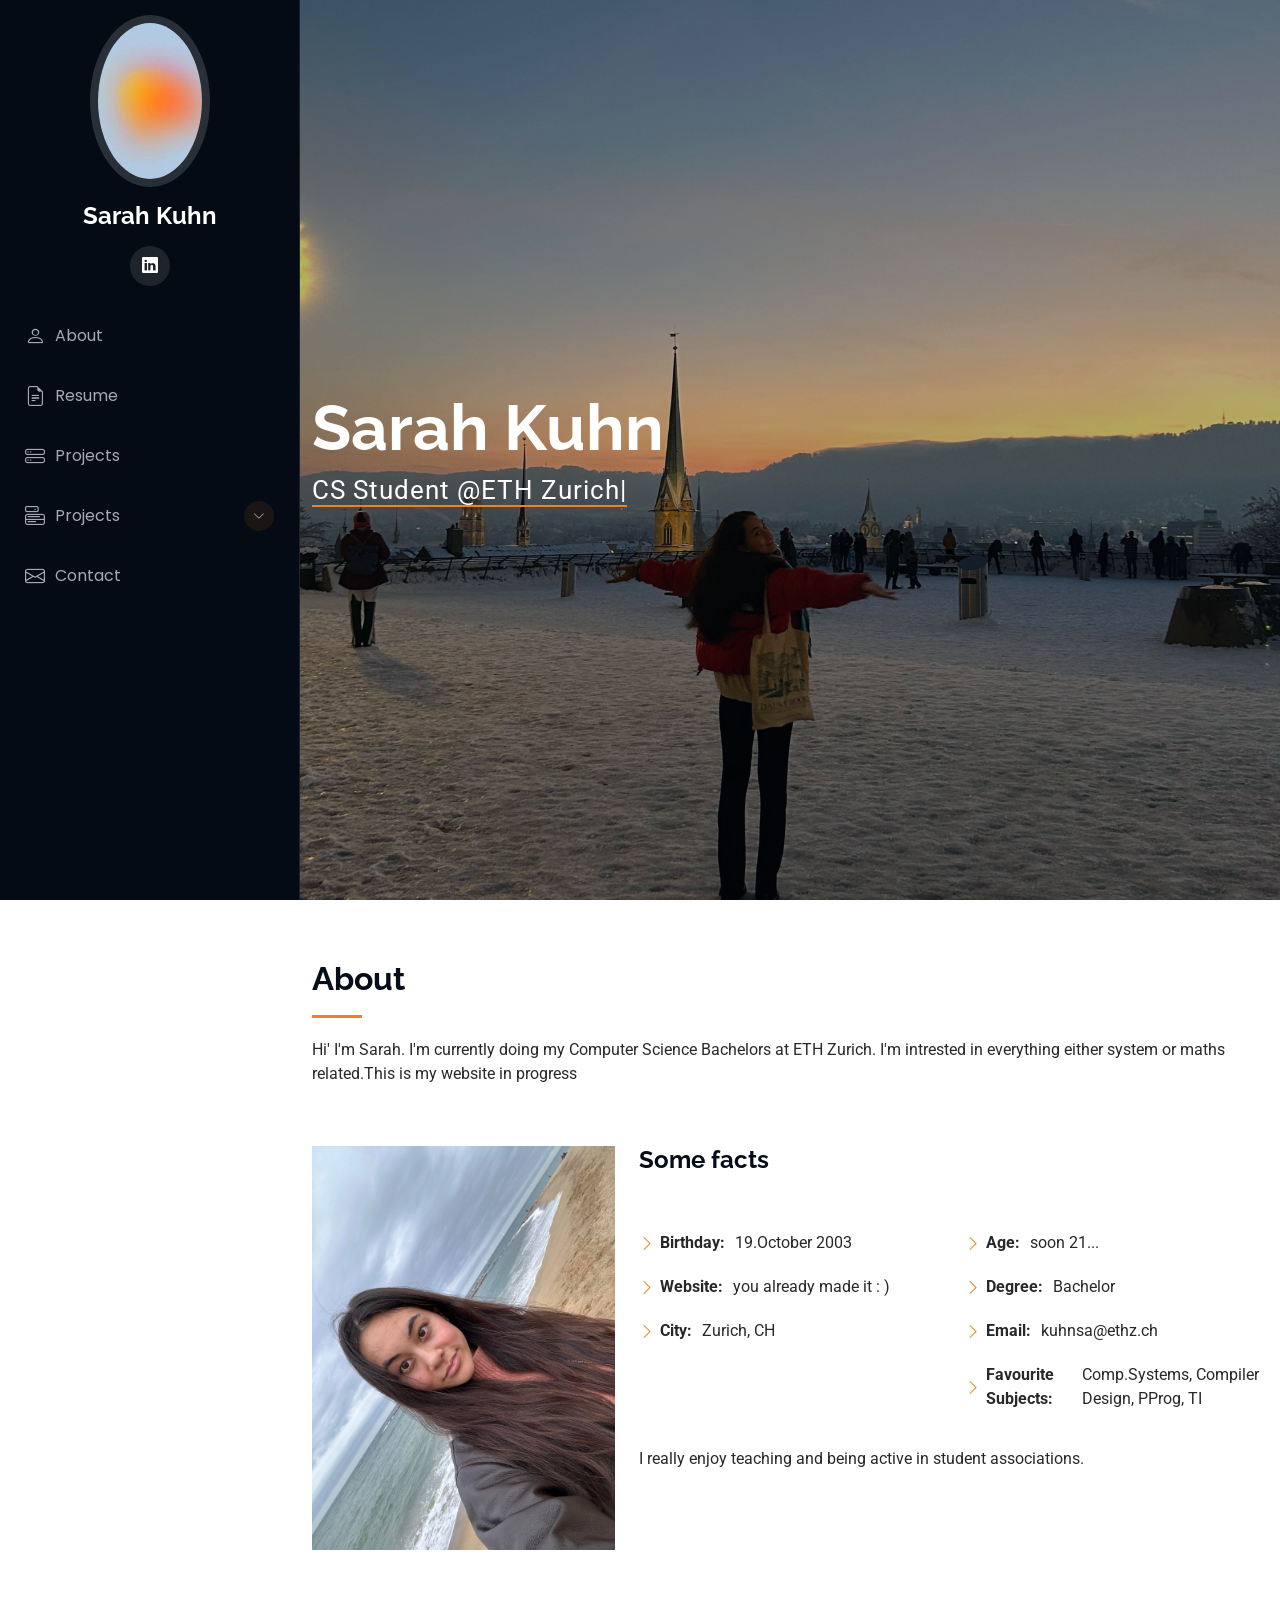
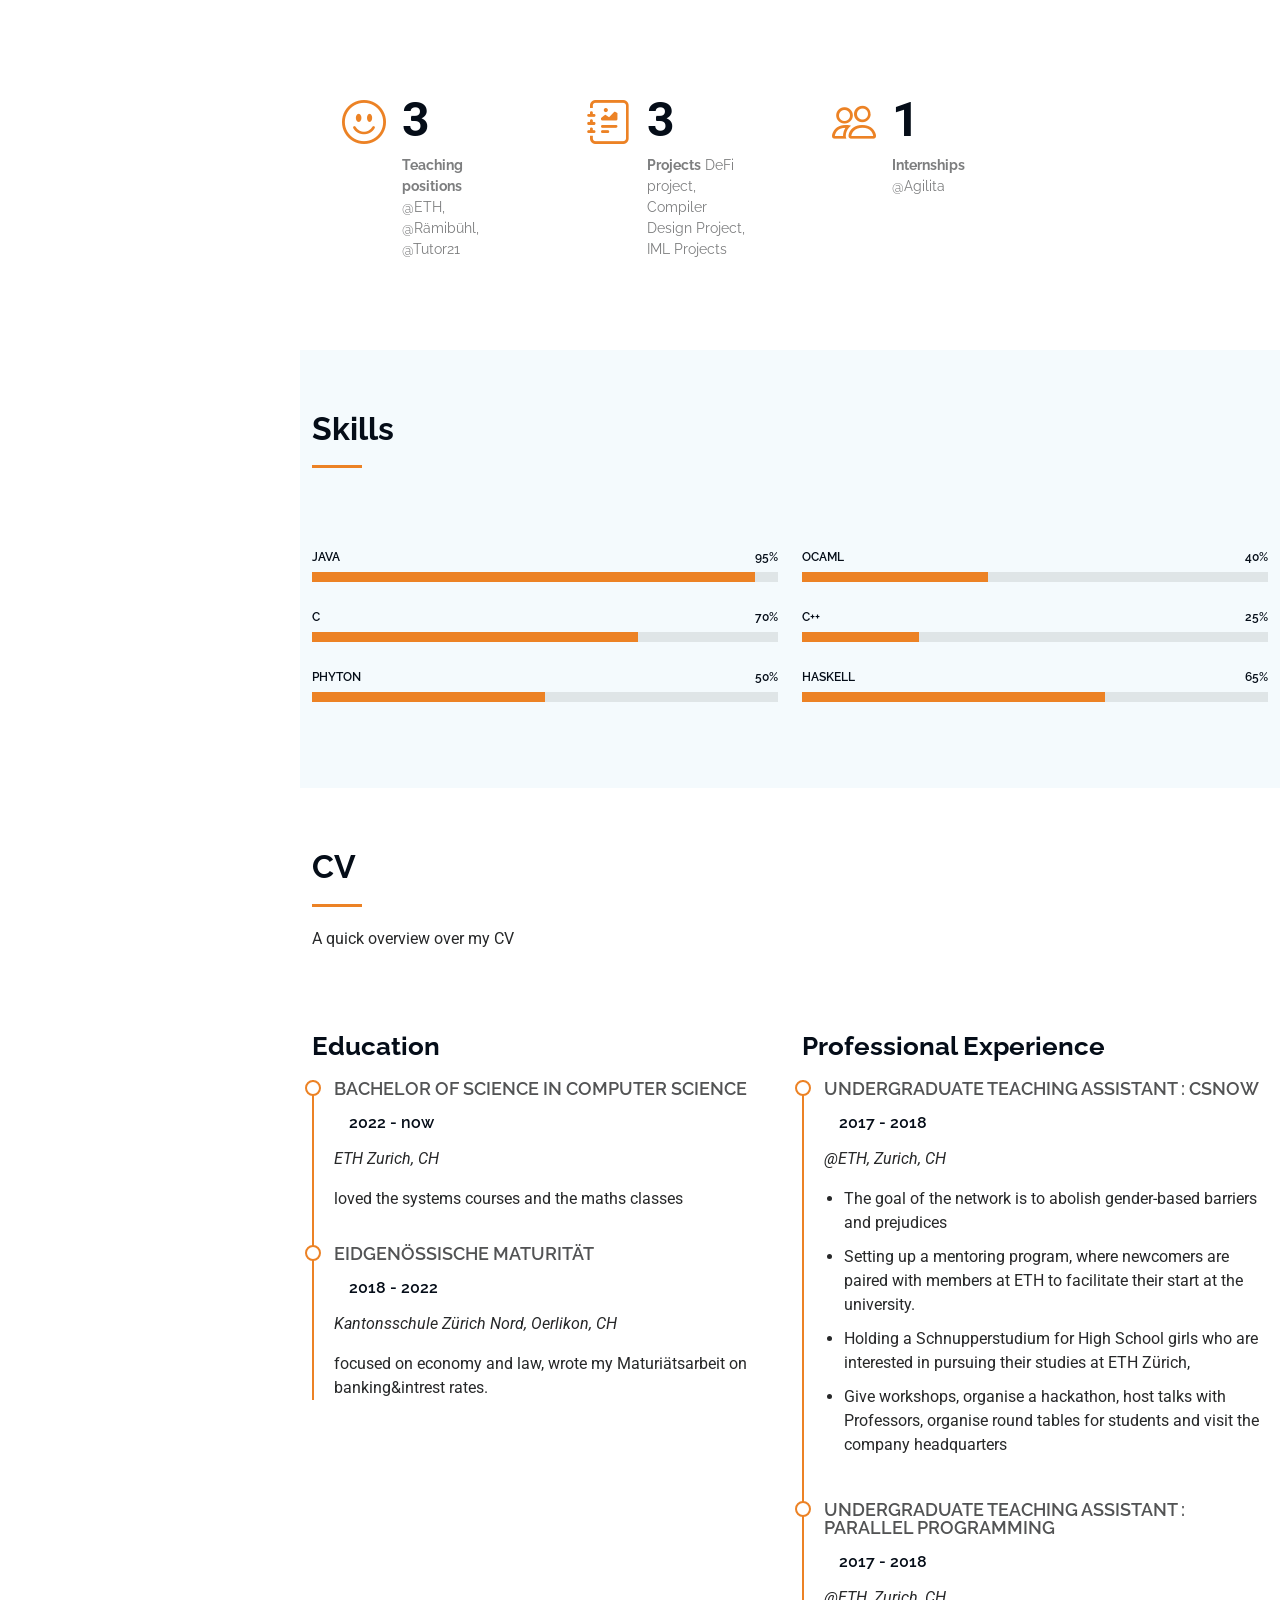
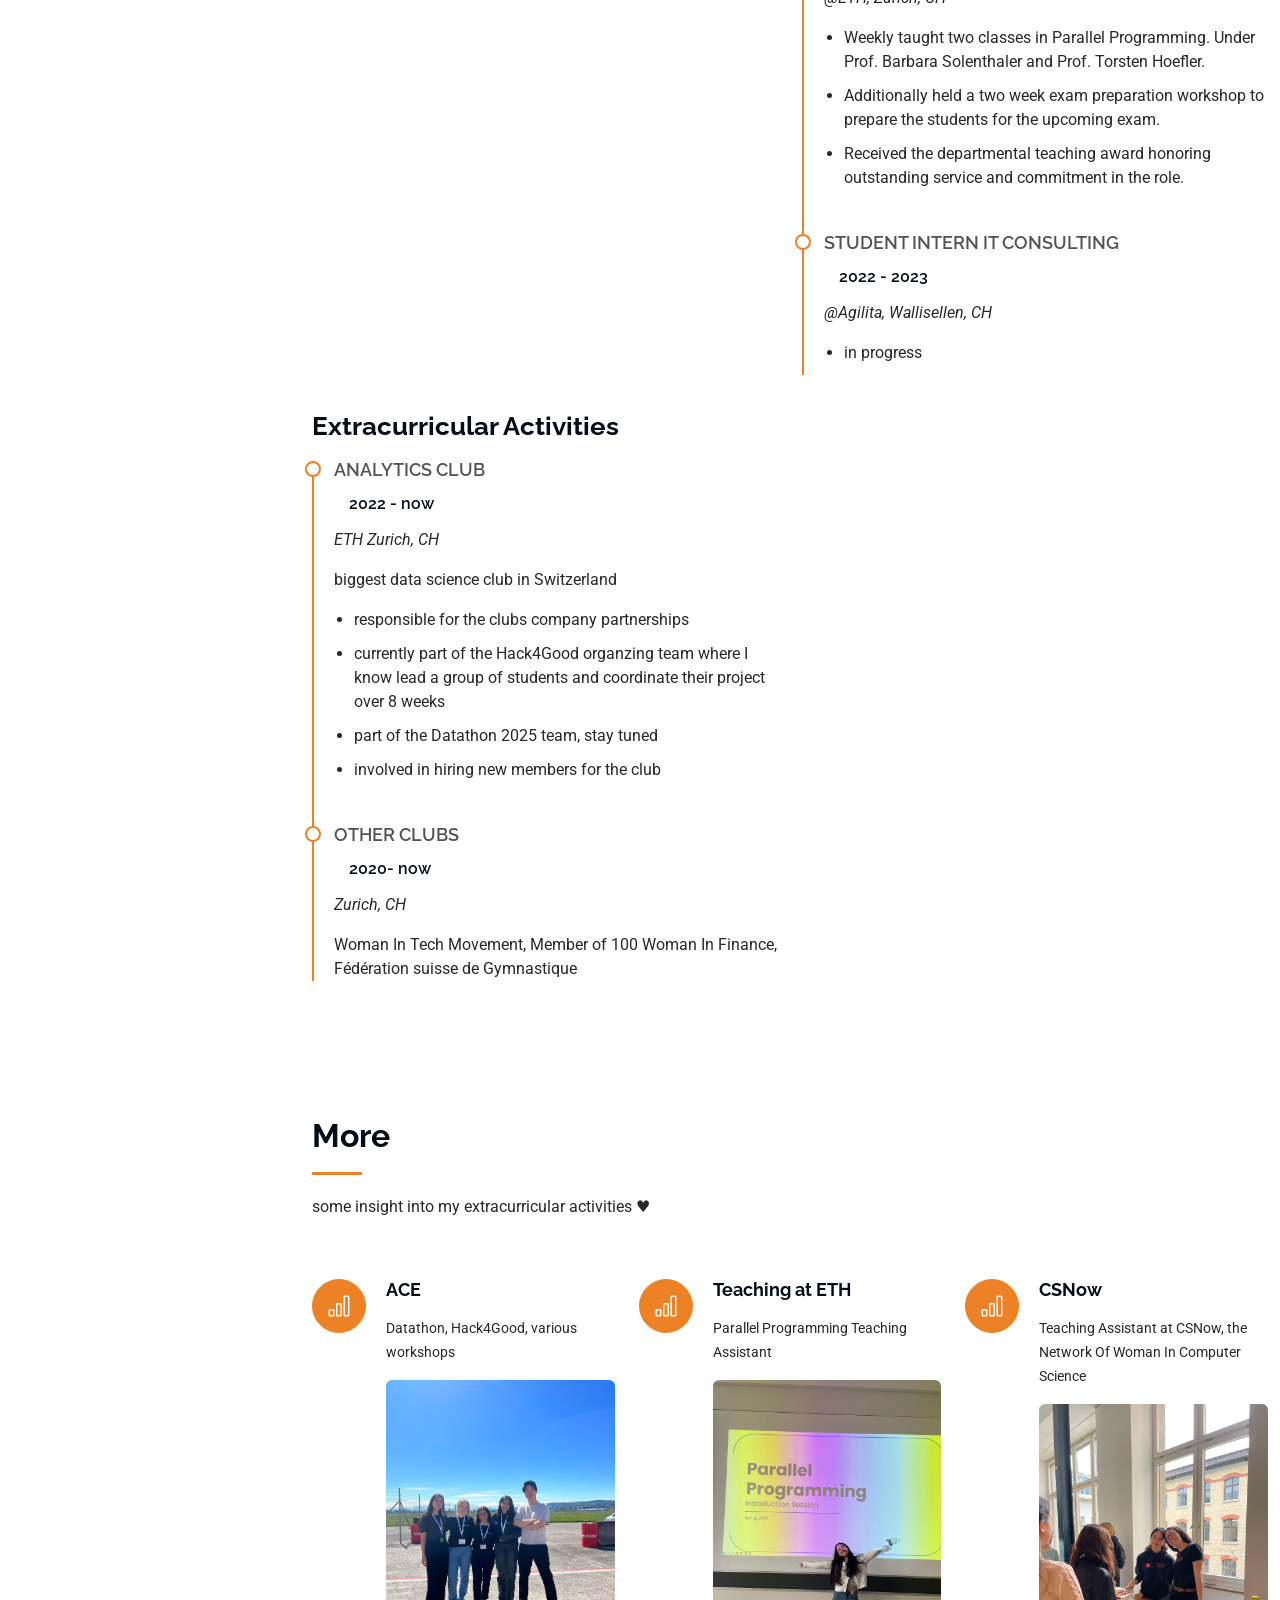
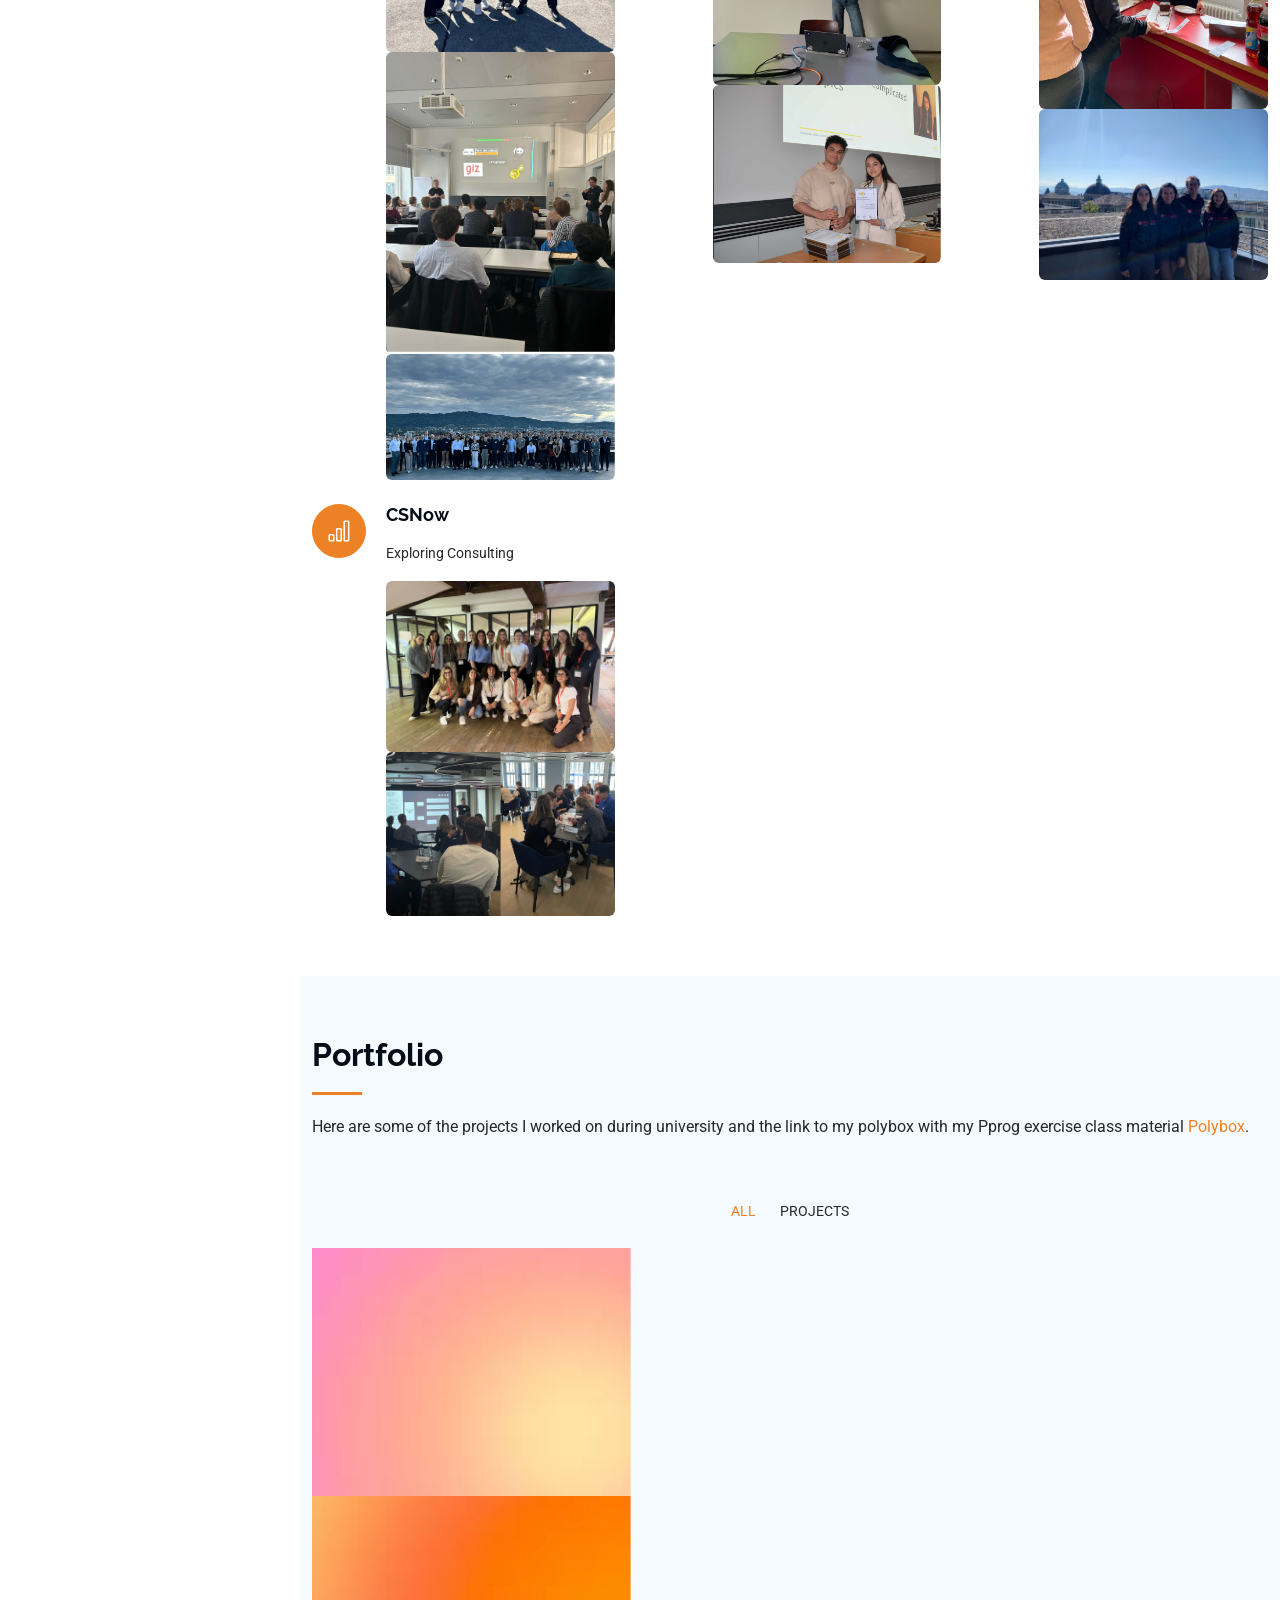
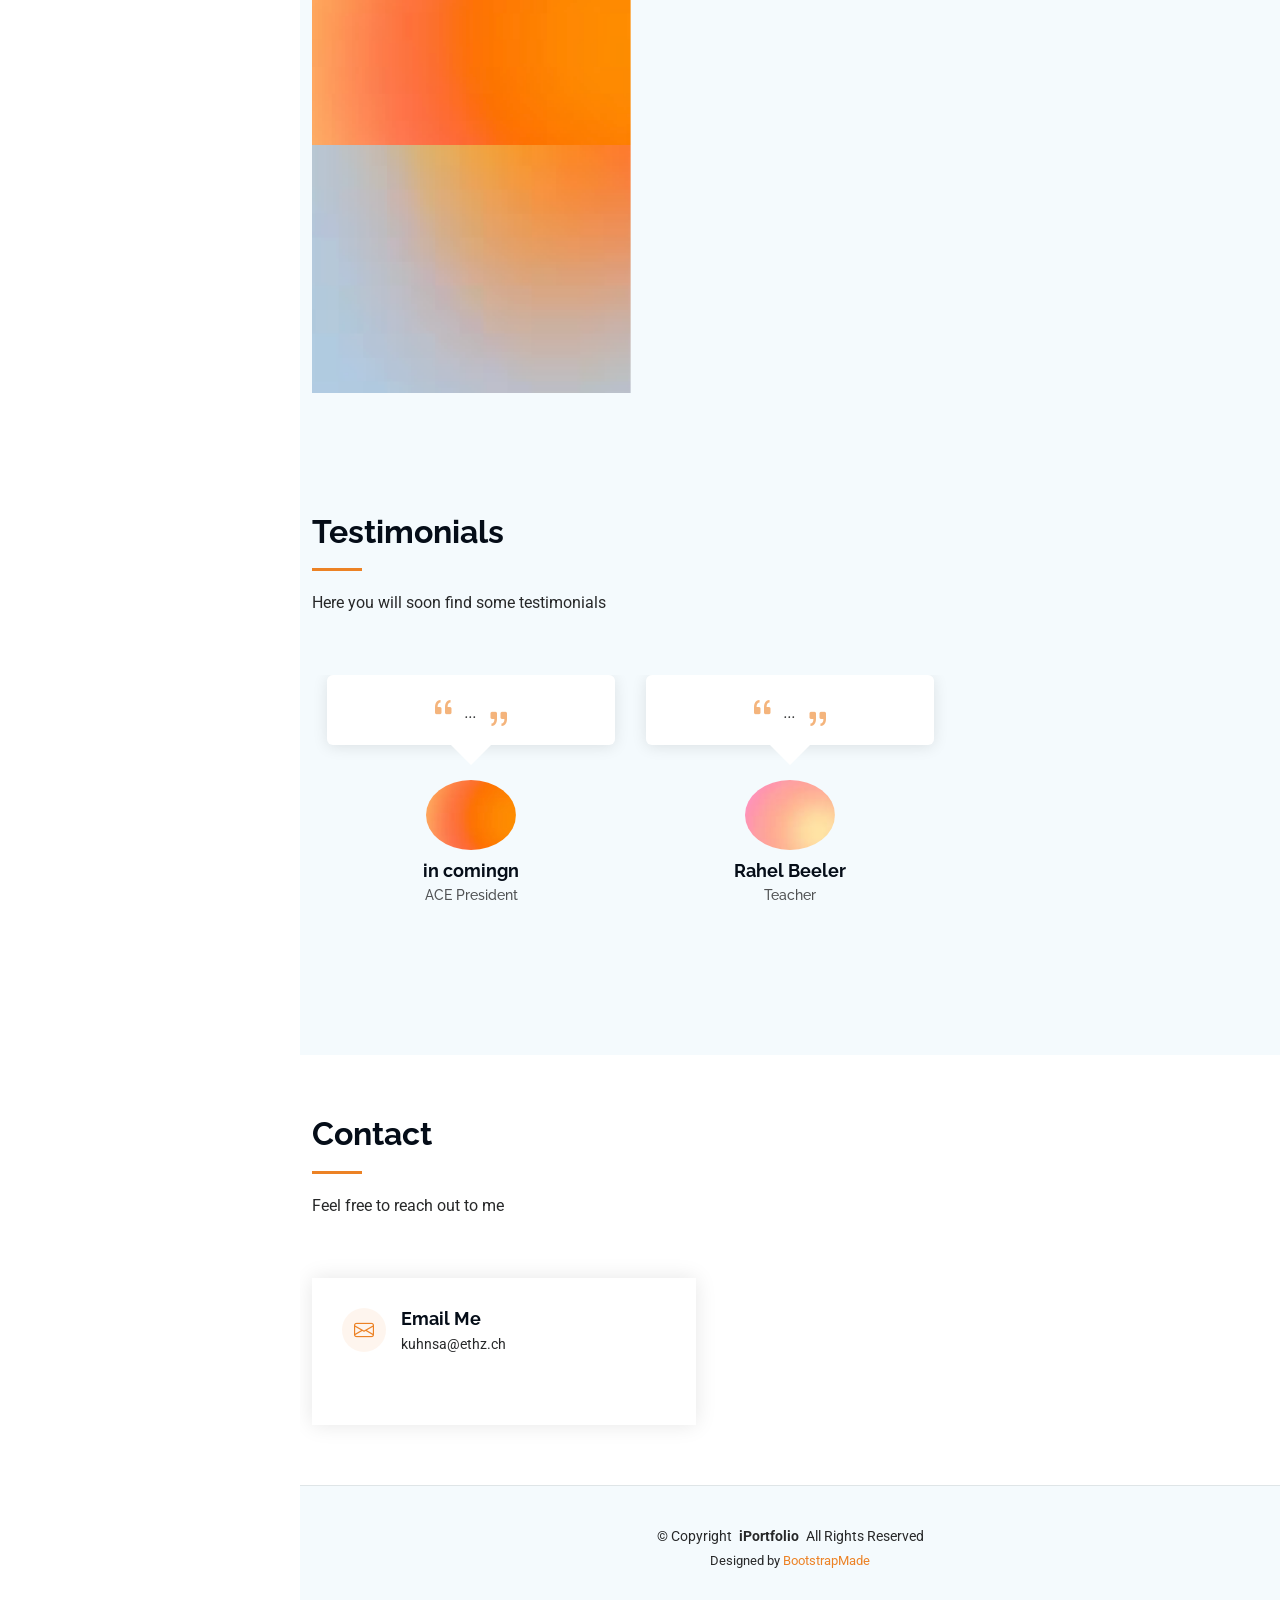
==== commit c74aaee0: "added event" ====
--- a/index.html
+++ b/index.html
@@ -379,7 +379,7 @@
             <div class="col-lg-4 col-md-6 service-item d-flex" data-aos="fade-up" data-aos-delay="300">
               <div class="icon flex-shrink-0"><i class="bi bi-bar-chart"></i></div>
               <div>
-                <h4 class="title"><a href="" class="stretched-link">Teaching at SPCL Lab</a></h4>
+                <h4 class="title"><a href="" class="stretched-link">Teaching at ETH</a></h4>
                 <p class="description">Parallel Programming Teaching Assistant</p>
                   <!-- Add the image below the description -->
                 <img src="assets/img/portfolio/ta.jpg" alt="Service Photo" class="img-fluid rounded">
@@ -395,6 +395,17 @@
                   <!-- Add the image below the description -->
                 <img src="assets/img/csnow_apero.jpeg" alt="Service Photo" class="img-fluid rounded">
                 <img src="assets/img/csnow.jpg" alt="Service Photo" class="img-fluid rounded">
+              </div>
+            </div><!-- End Service Item -->
+
+            <div class="col-lg-4 col-md-6 service-item d-flex" data-aos="fade-up" data-aos-delay="300">
+              <div class="icon flex-shrink-0"><i class="bi bi-bar-chart"></i></div>
+              <div>
+                <h4 class="title"><a href="" class="stretched-link">CSNow</a></h4>
+                <p class="description">Exploring Consulting </p>
+                  <!-- Add the image below the description -->
+                <img src="assets/img/bain_event.jpeg" alt="Service Photo" class="img-fluid rounded">
+                <img src="assets/img/consulting.jpeg" alt="Service Photo" class="img-fluid rounded">
               </div>
             </div><!-- End Service Item -->
   
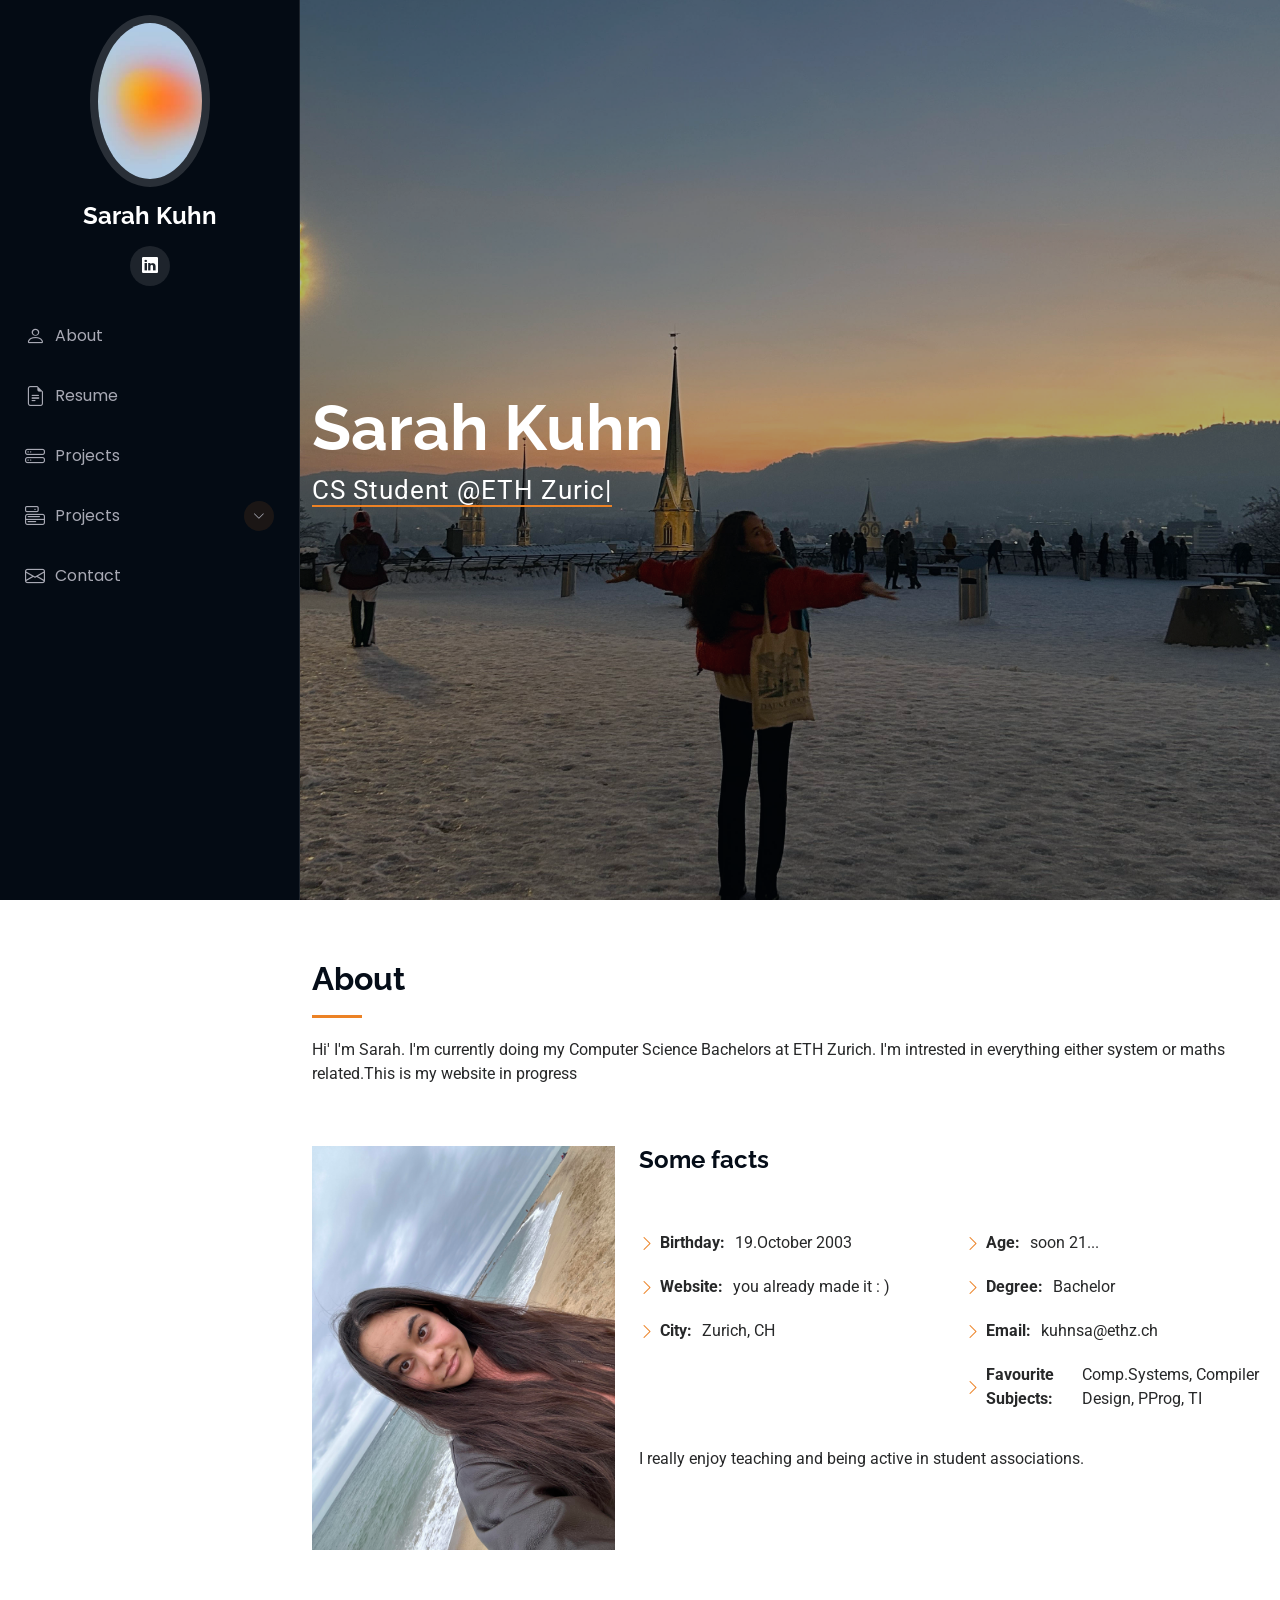
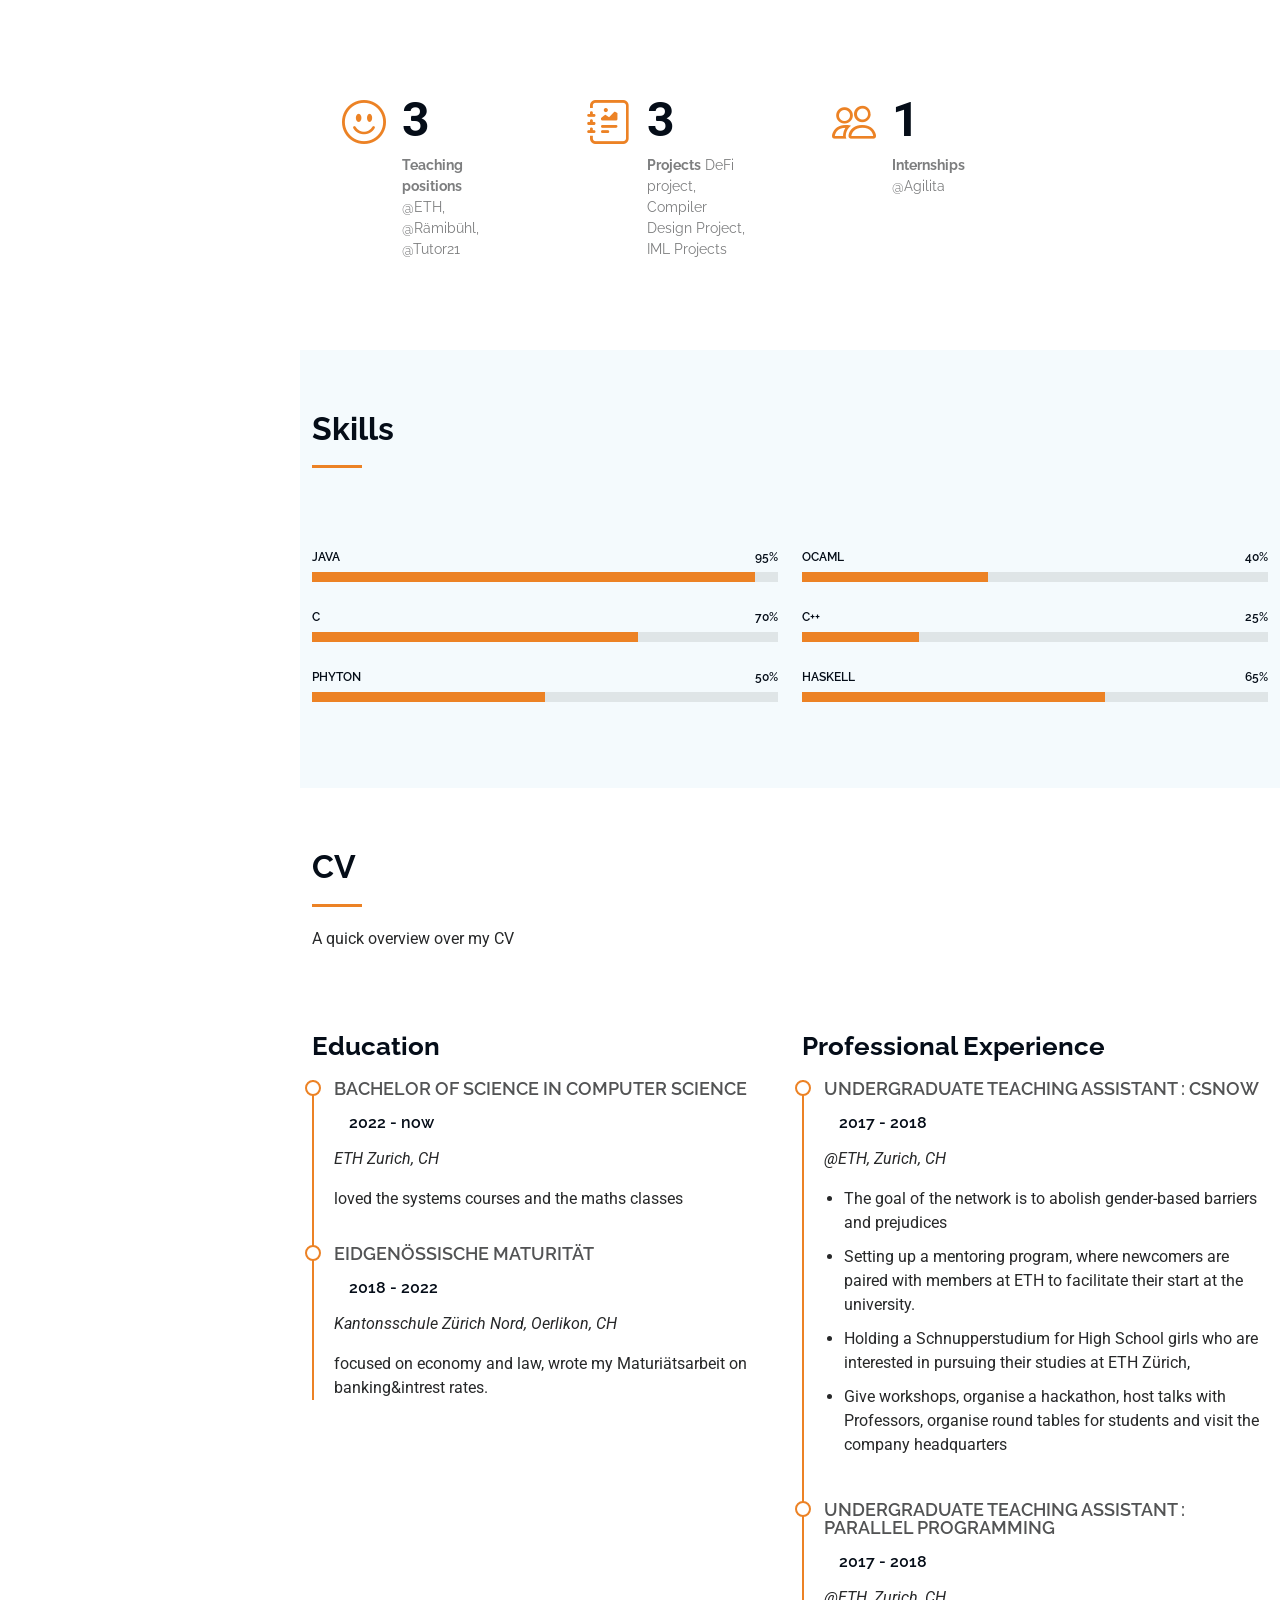
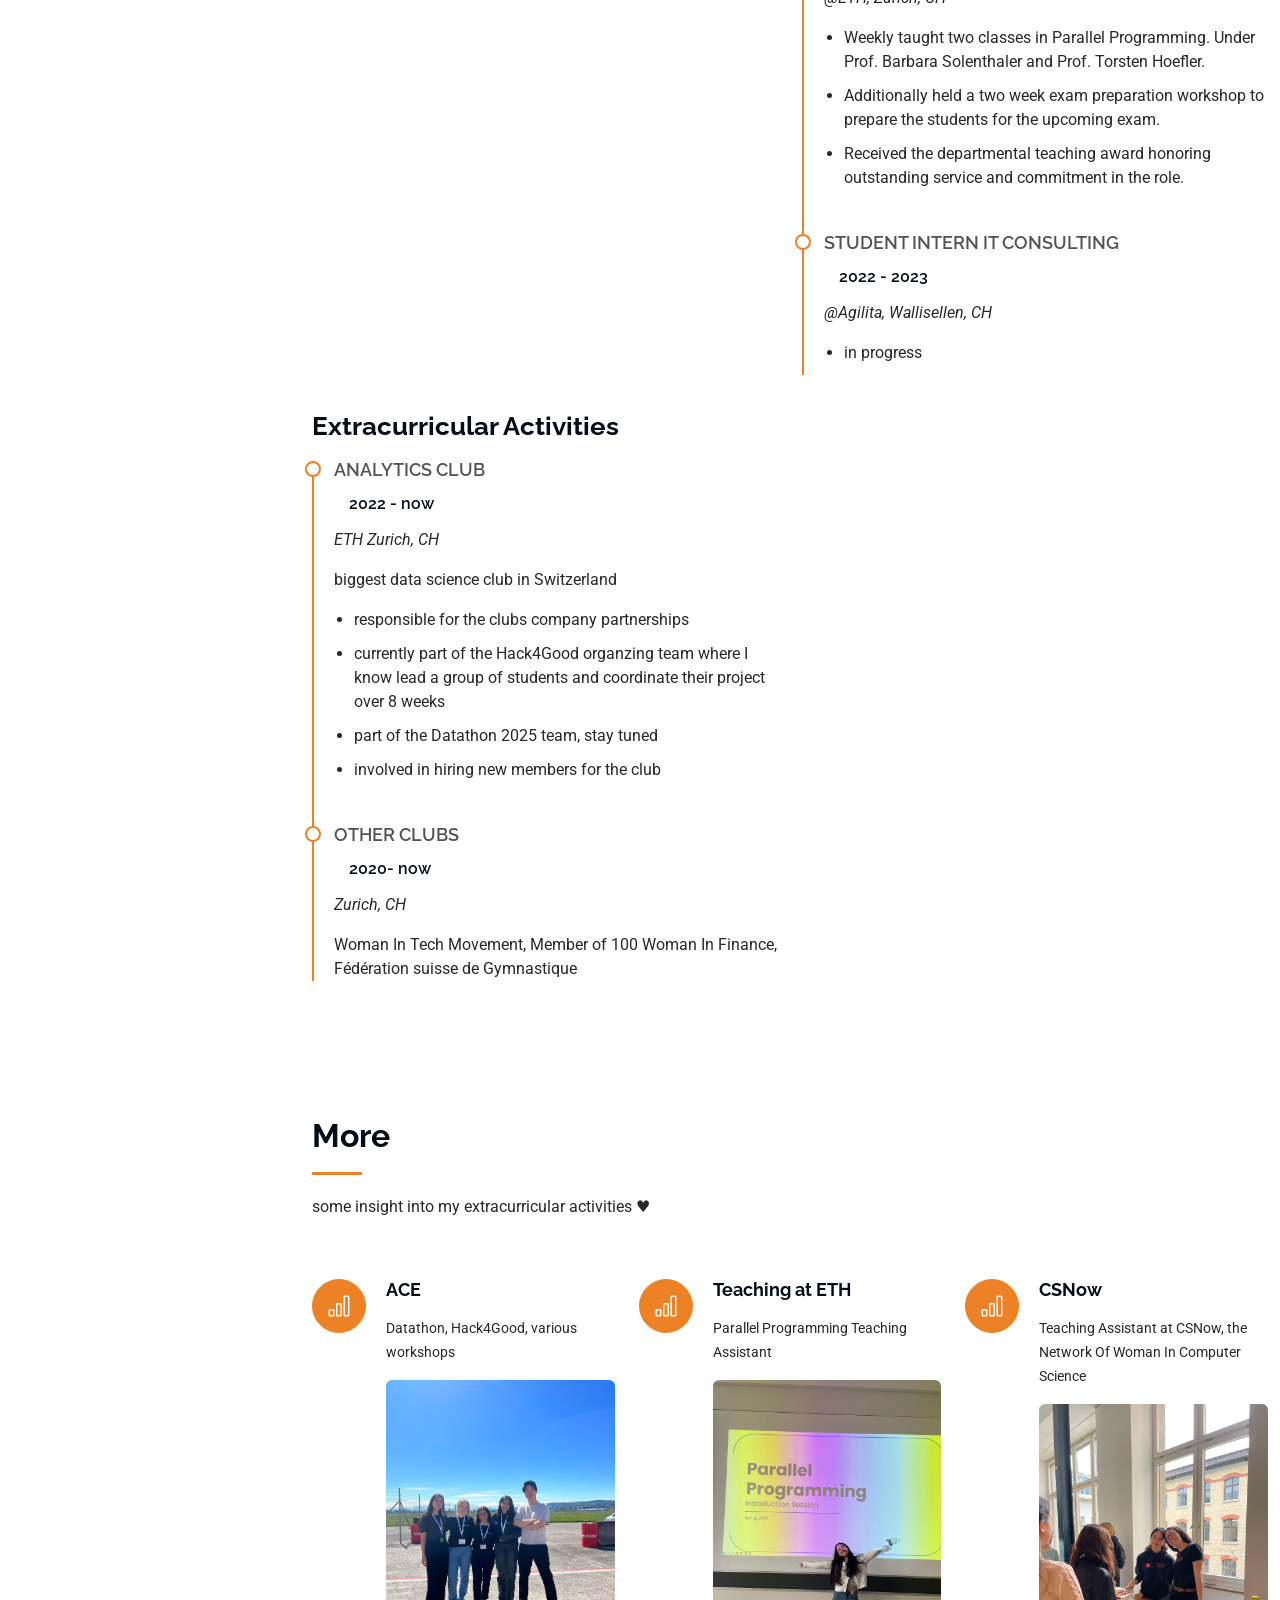
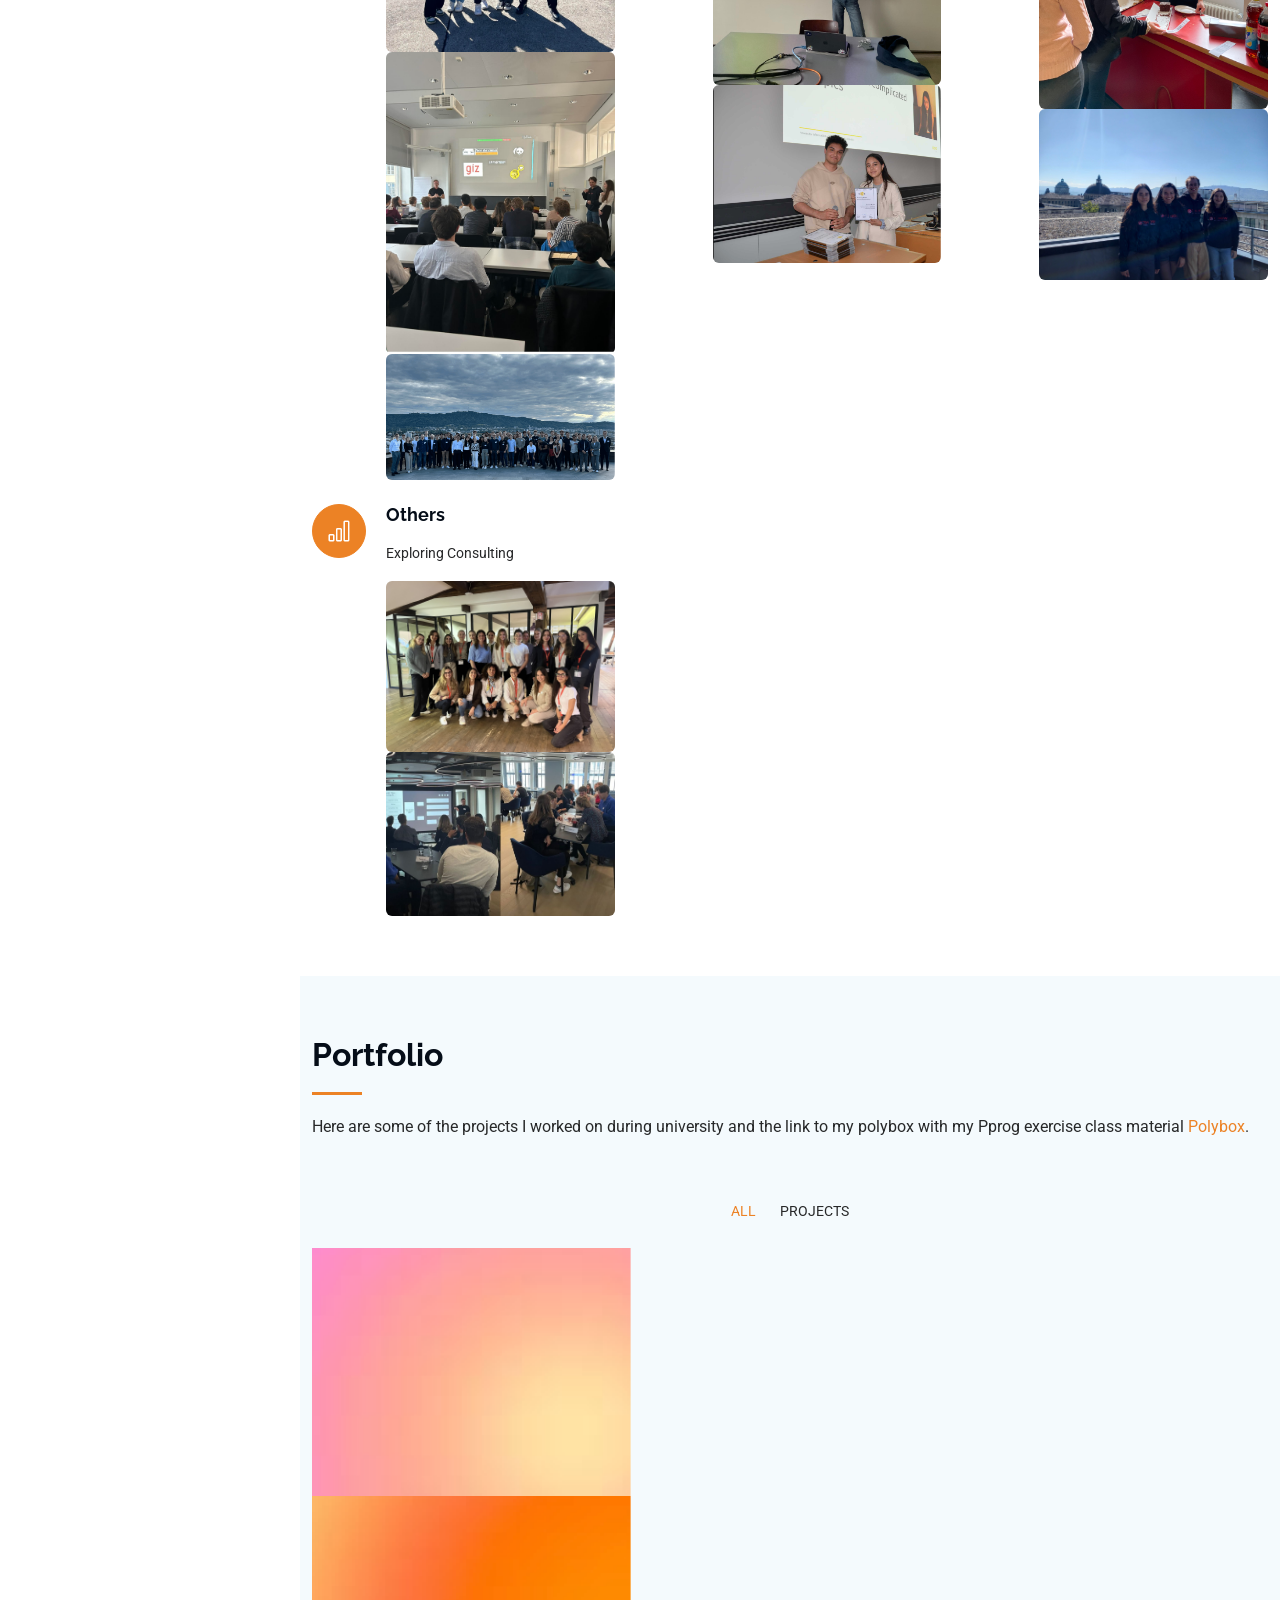
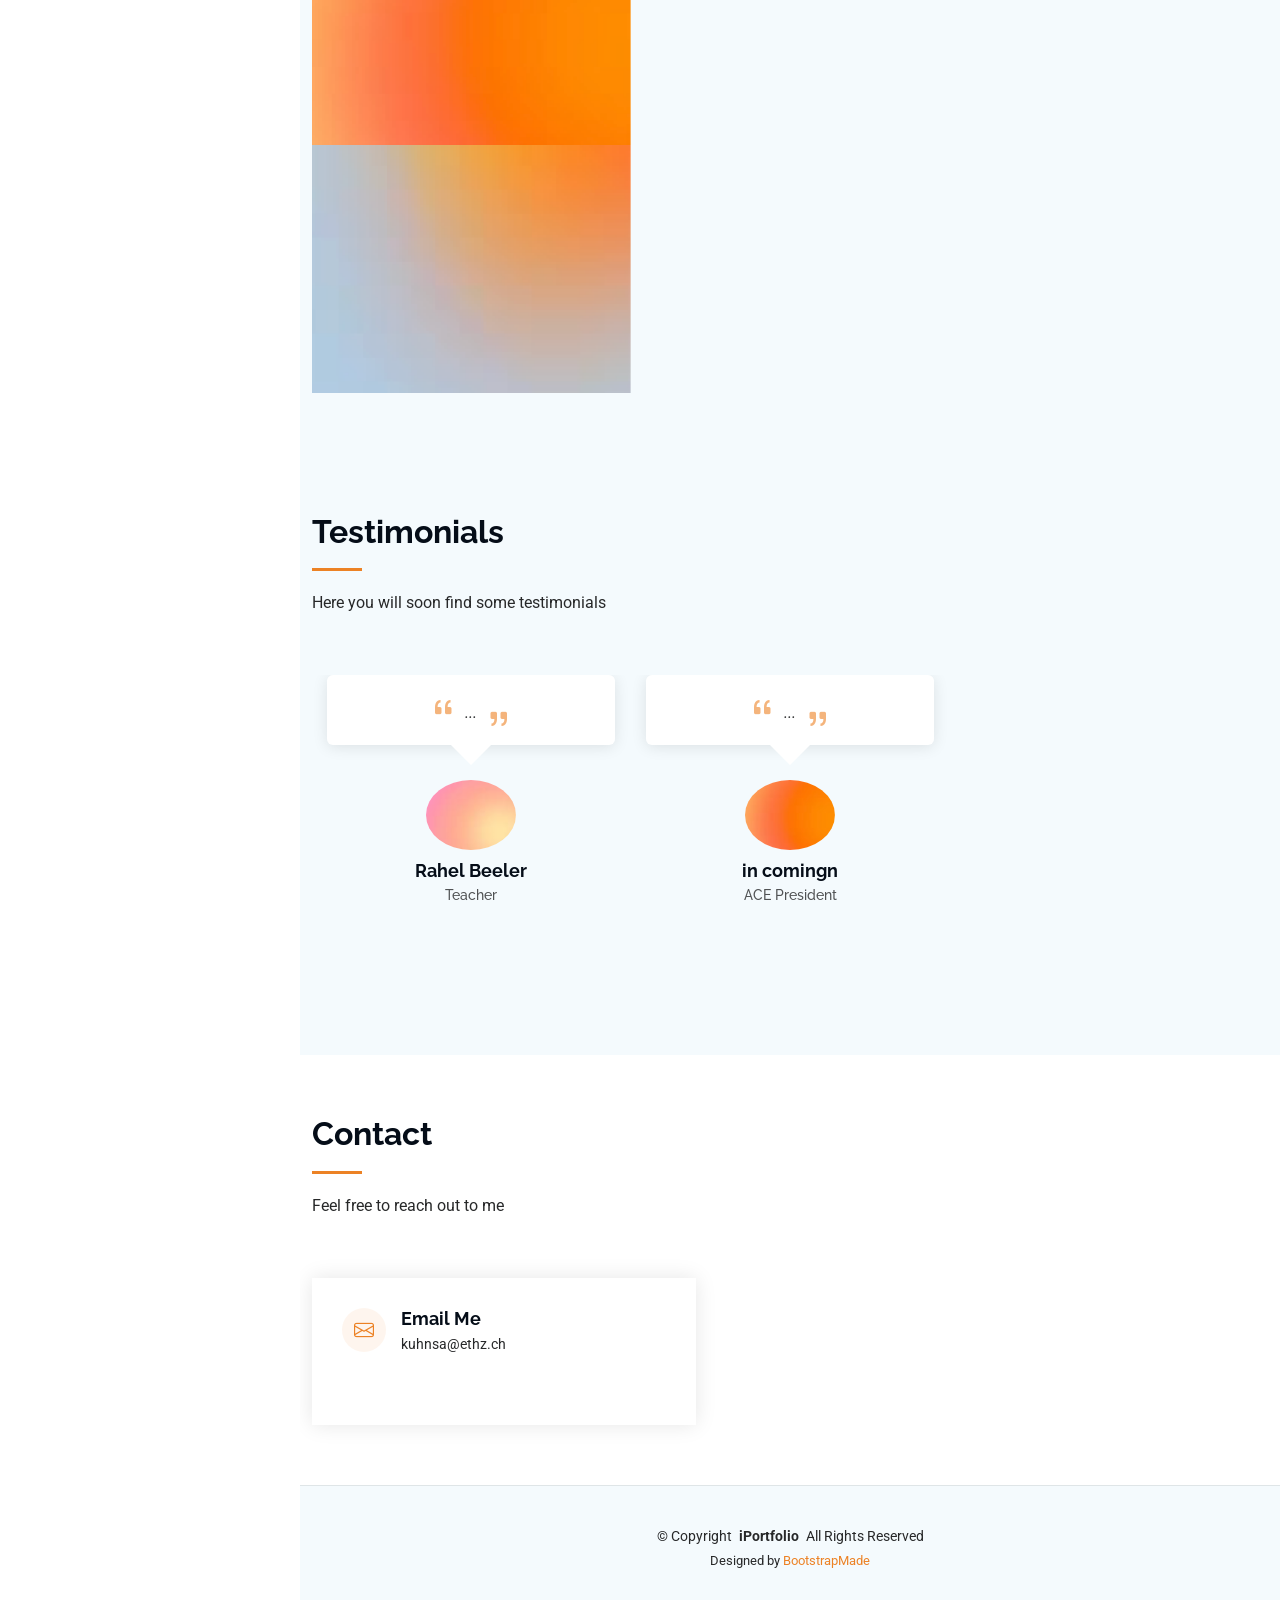
==== commit d9828281: "added event" ====
--- a/index.html
+++ b/index.html
@@ -401,7 +401,7 @@
             <div class="col-lg-4 col-md-6 service-item d-flex" data-aos="fade-up" data-aos-delay="300">
               <div class="icon flex-shrink-0"><i class="bi bi-bar-chart"></i></div>
               <div>
-                <h4 class="title"><a href="" class="stretched-link">CSNow</a></h4>
+                <h4 class="title"><a href="" class="stretched-link">Others</a></h4>
                 <p class="description">Exploring Consulting </p>
                   <!-- Add the image below the description -->
                 <img src="assets/img/bain_event.jpeg" alt="Service Photo" class="img-fluid rounded">
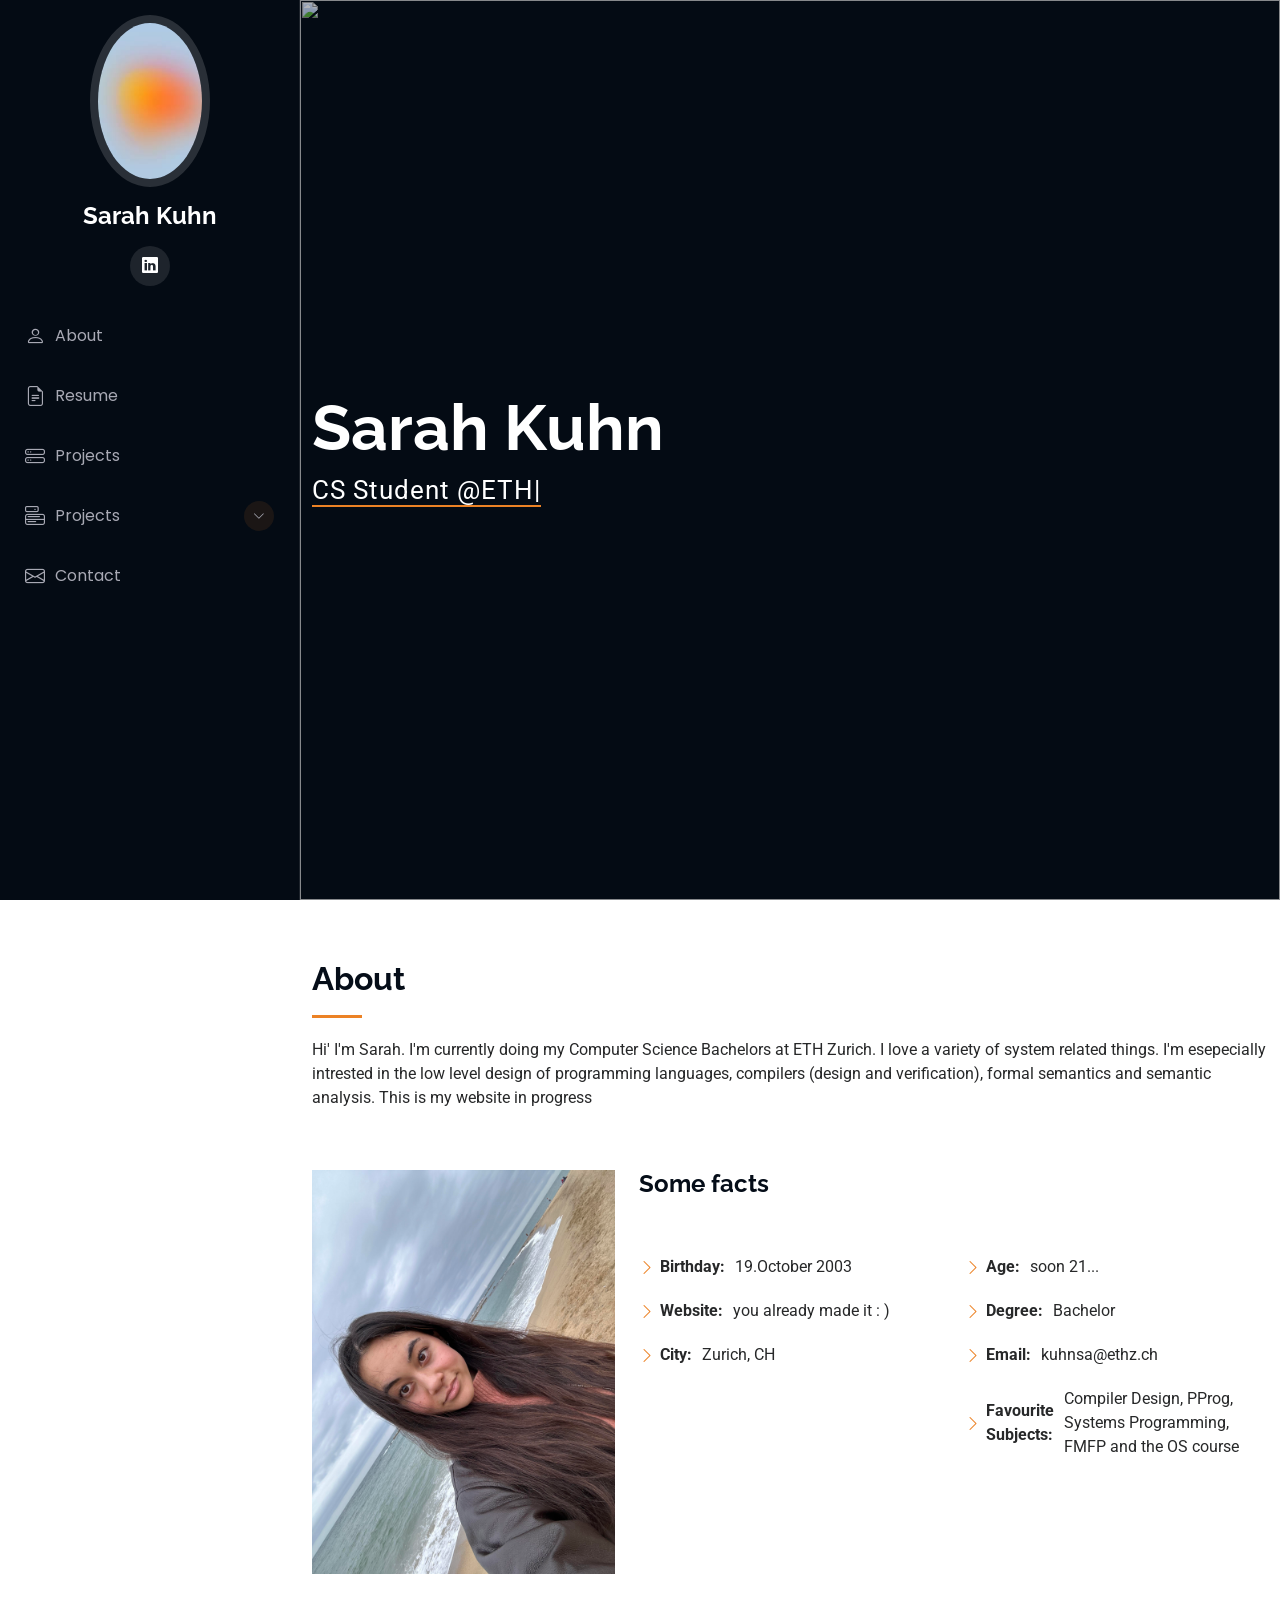
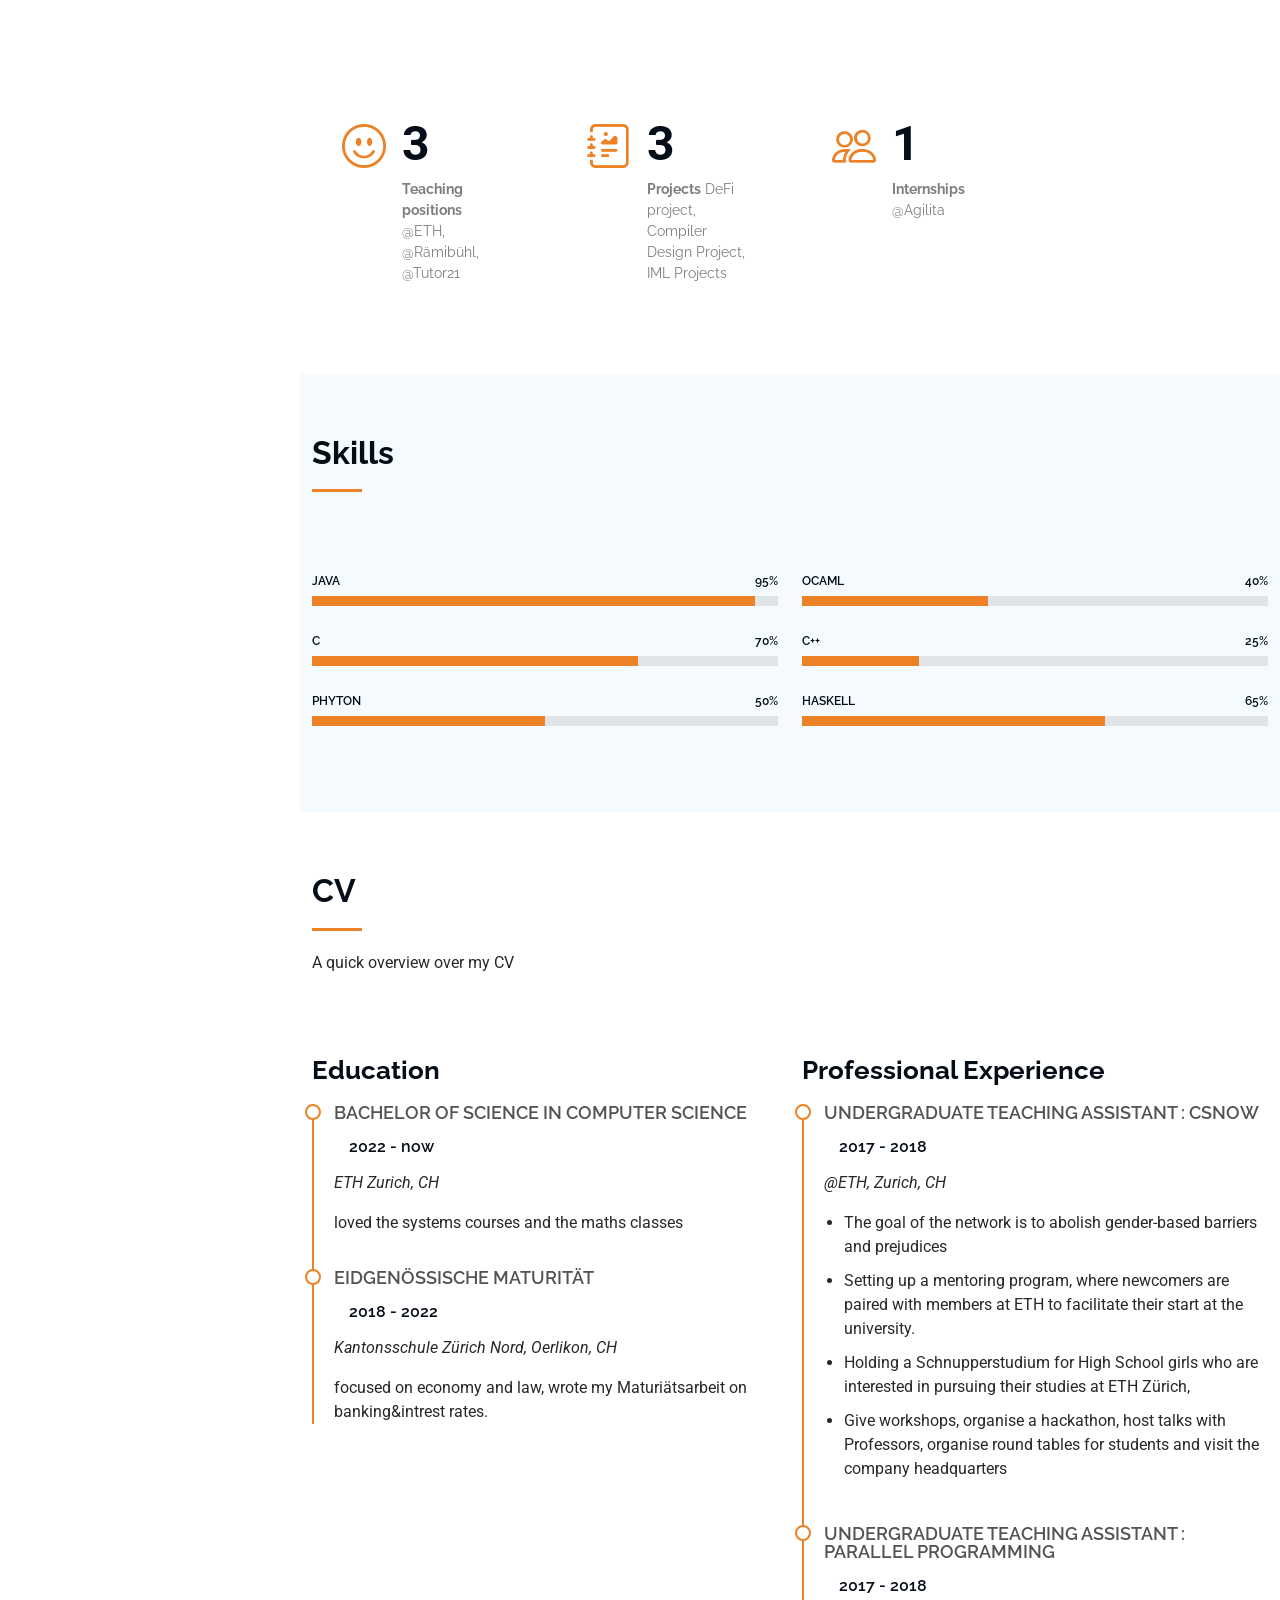
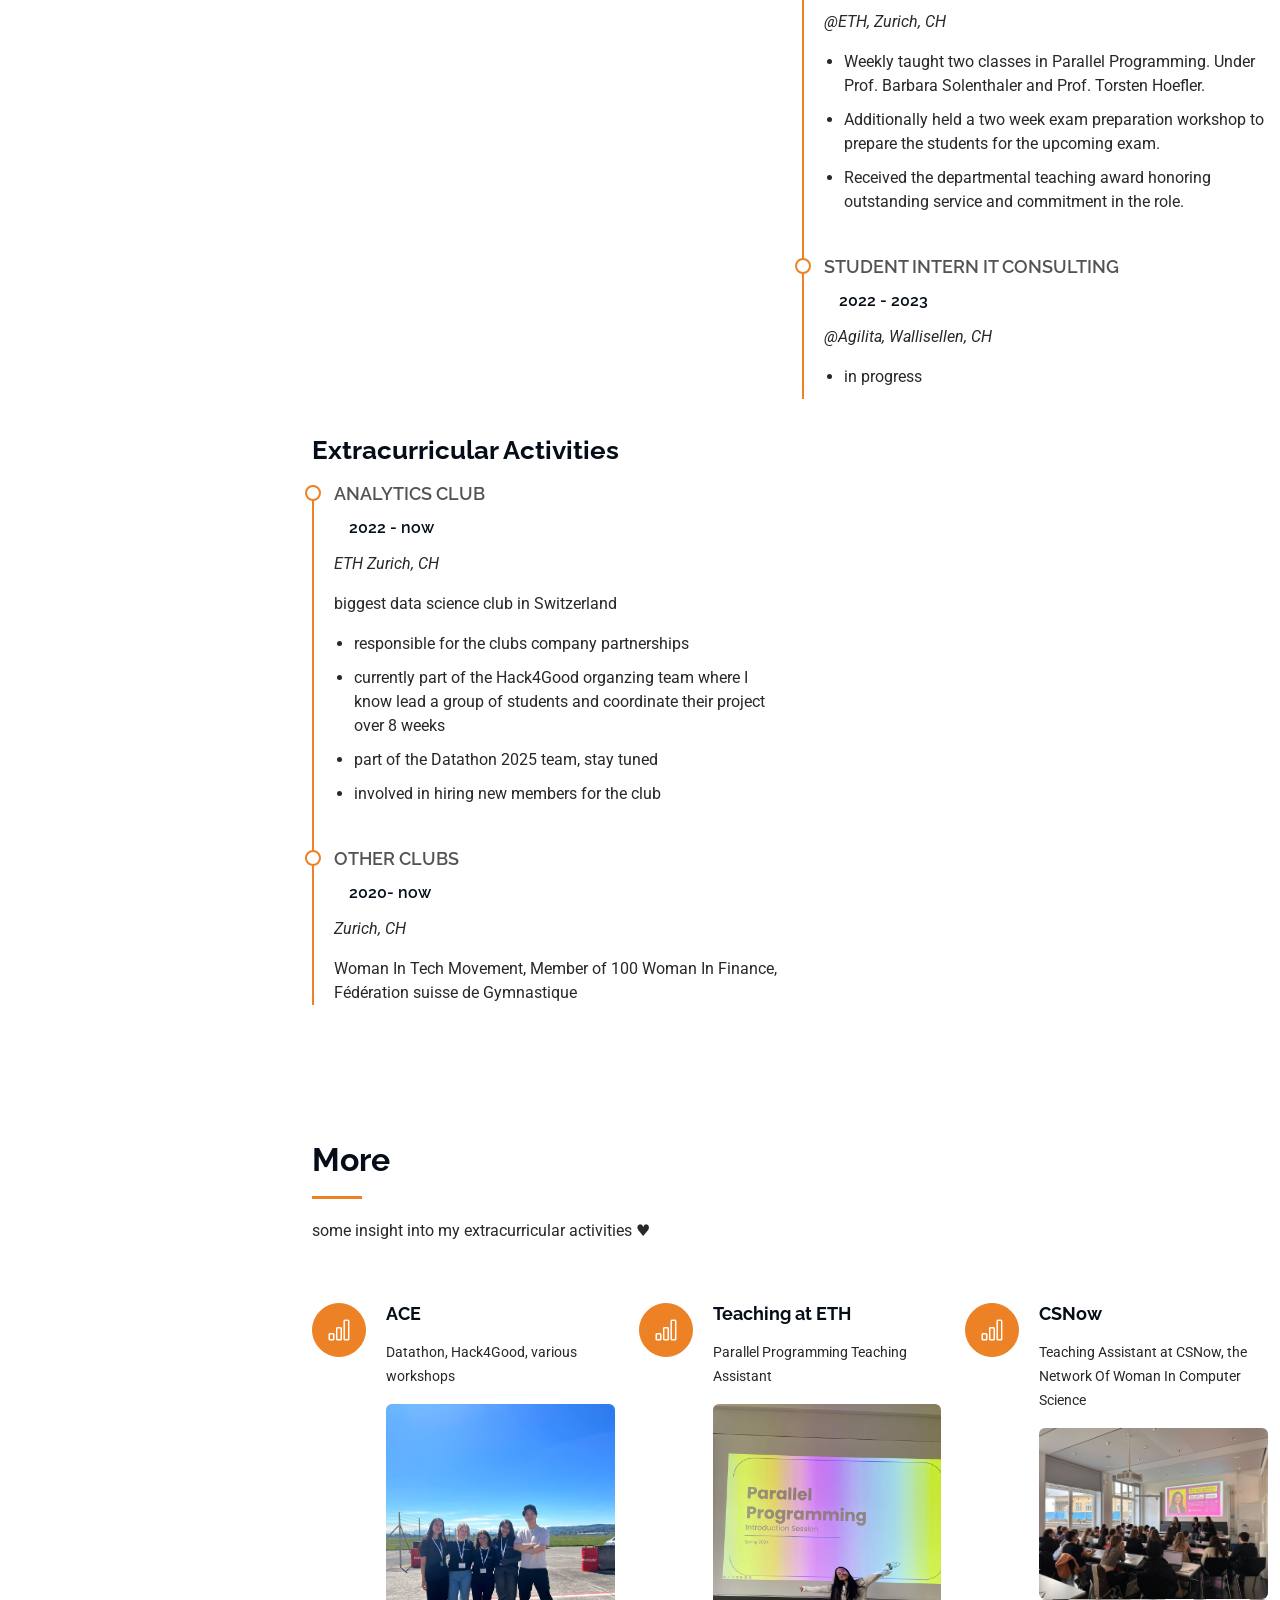
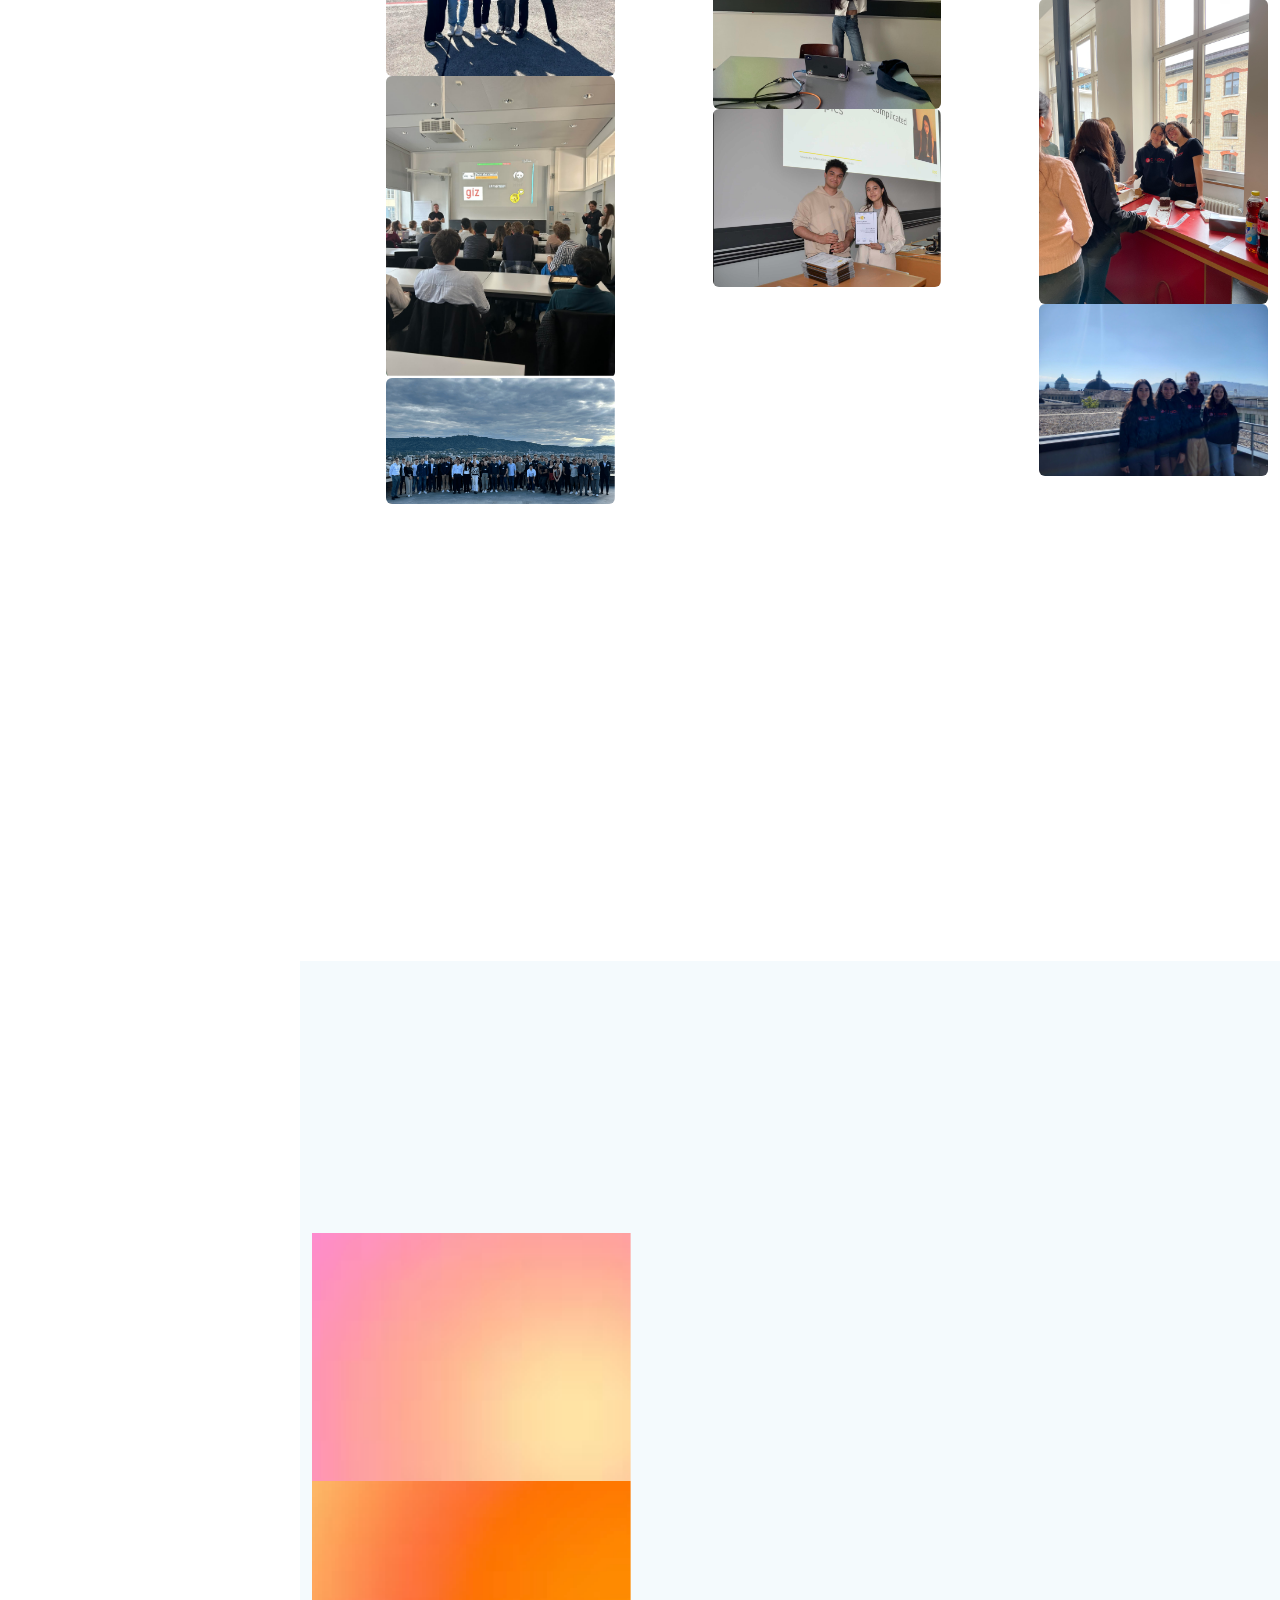
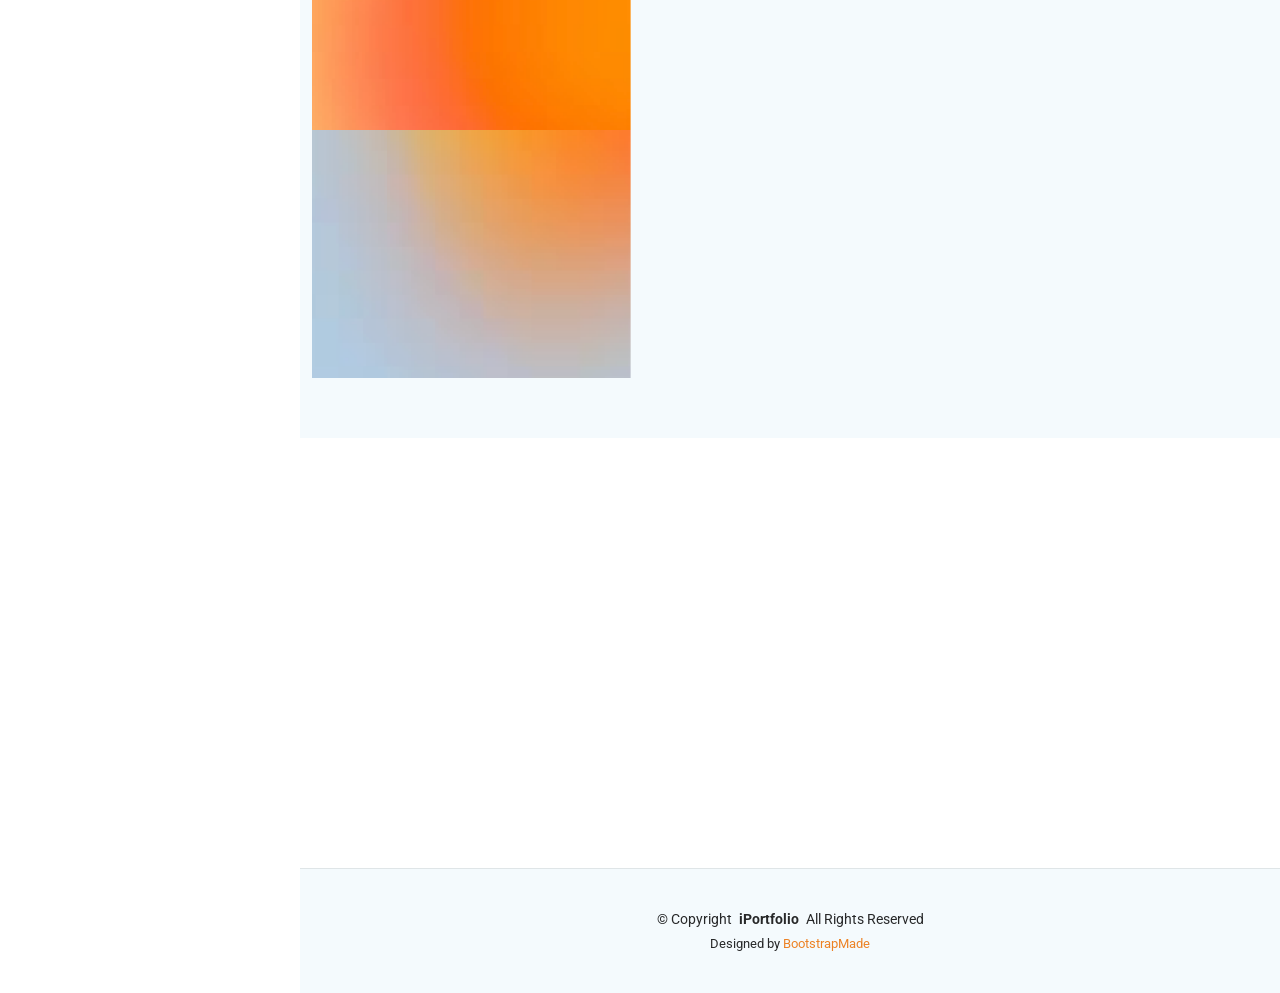
==== commit 0f6fe4ee: "Your commit message here" ====
--- a/index.html
+++ b/index.html
@@ -88,7 +88,7 @@
     <!-- Hero Section -->
     <section id="hero" class="hero section dark-background">
 
-      <img src="assets/img/main_photo2.jpg" alt="" data-aos="fade-in" class="">
+      <img src="assets/img/ETH_Zürich_im_Abendlicht.jpg" alt="" data-aos="fade-in" class="">
 
       <div class="container" data-aos="fade-up" data-aos-delay="100">
         <h2>Sarah Kuhn</h2>
@@ -103,7 +103,7 @@
       <!-- Section Title -->
       <div class="container section-title" data-aos="fade-up">
         <h2>About</h2>
-        <p>Hi' I'm Sarah. I'm currently doing my Computer Science Bachelors at ETH Zurich. I'm intrested in everything either system or maths related.This is my website in progress </p>
+        <p>Hi' I'm Sarah. I'm currently doing my Computer Science Bachelors at ETH Zurich. I love a variety of system related things. I'm esepecially intrested in the low level design of programming languages, compilers (design and verification), formal semantics and semantic analysis.  This is my website in progress </p>
       </div><!-- End Section Title -->
 
       <div class="container" data-aos="fade-up" data-aos-delay="100">
@@ -129,12 +129,12 @@
                   <li><i class="bi bi-chevron-right"></i> <strong>Age:</strong> <span>soon 21...</span></li>
                   <li><i class="bi bi-chevron-right"></i> <strong>Degree:</strong> <span>Bachelor</span></li>
                   <li><i class="bi bi-chevron-right"></i> <strong>Email:</strong> <span>kuhnsa@ethz.ch</span></li>
-                  <li><i class="bi bi-chevron-right"></i> <strong>Favourite Subjects:</strong> <span> Comp.Systems, Compiler Design, PProg, TI </span></li>
+                  <li><i class="bi bi-chevron-right"></i> <strong>Favourite Subjects:</strong> <span> Compiler Design, PProg, Systems Programming, FMFP and the OS course </span></li>
                 </ul>
               </div>
             </div>
             <p class="py-3">
-             I really enjoy teaching and being active in student associations.
+             
             </p>
           </div>
         </div>
@@ -393,6 +393,7 @@
                 <h4 class="title"><a href="" class="stretched-link">CSNow</a></h4>
                 <p class="description">Teaching Assistant at CSNow, the Network Of Woman In Computer Science</p>
                   <!-- Add the image below the description -->
+                  <img src="assets/img/IMG_5346.jpg" alt="Service Photo" class="img-fluid rounded">
                 <img src="assets/img/csnow_apero.jpeg" alt="Service Photo" class="img-fluid rounded">
                 <img src="assets/img/csnow.jpg" alt="Service Photo" class="img-fluid rounded">
               </div>
@@ -402,7 +403,7 @@
               <div class="icon flex-shrink-0"><i class="bi bi-bar-chart"></i></div>
               <div>
                 <h4 class="title"><a href="" class="stretched-link">Others</a></h4>
-                <p class="description">Exploring Consulting </p>
+                <p class="description"> </p>
                   <!-- Add the image below the description -->
                 <img src="assets/img/bain_event.jpeg" alt="Service Photo" class="img-fluid rounded">
                 <img src="assets/img/consulting.jpeg" alt="Service Photo" class="img-fluid rounded">
@@ -482,82 +483,8 @@
 
     </section><!-- /Portfolio Section -->
 
-  
-
-    <!-- Testimonials Section -->
-    <section id="testimonials" class="testimonials section light-background">
-
-      <!-- Section Title -->
-      <div class="container section-title" data-aos="fade-up">
-        <h2>Testimonials</h2>
-        <p>Here you will soon find some testimonials</p>
-      </div><!-- End Section Title -->
-
-      <div class="container" data-aos="fade-up" data-aos-delay="100">
-
-        <div class="swiper init-swiper">
-          <script type="application/json" class="swiper-config">
-            {
-              "loop": true,
-              "speed": 600,
-              "autoplay": {
-                "delay": 5000
-              },
-              "slidesPerView": "auto",
-              "pagination": {
-                "el": ".swiper-pagination",
-                "type": "bullets",
-                "clickable": true
-              },
-              "breakpoints": {
-                "320": {
-                  "slidesPerView": 1,
-                  "spaceBetween": 40
-                },
-                "1200": {
-                  "slidesPerView": 3,
-                  "spaceBetween": 1
-                }
-              }
-            }
-          </script>
-          <div class="swiper-wrapper">
-
-            <div class="swiper-slide">
-              <div class="testimonial-item">
-                <p>
-                  <i class="bi bi-quote quote-icon-left"></i>
-                  <span>...</span>
-                  <i class="bi bi-quote quote-icon-right"></i>
-                </p>
-                <img src="assets/img/portfolio/2.png" class="testimonial-img" alt="">
-                <h3>in comingn</h3>
-                <h4>ACE President</h4>
-              </div>
-            </div><!-- End testimonial item -->
-
-
-            <div class="swiper-slide">
-              <div class="testimonial-item">
-                <p>
-                  <i class="bi bi-quote quote-icon-left"></i>
-                  <span>...</span>
-                  <i class="bi bi-quote quote-icon-right"></i>
-                </p>
-                <img src="assets/img/portfolio/1.png" class="testimonial-img" alt="">
-                <h3>Rahel Beeler</h3>
-                <h4>Teacher</h4>
-              </div>
-            </div><!-- End testimonial item -->
-
-          </div>
-          <div class="swiper-pagination"></div>
-        </div>
-
-      </div>
-
-    </section><!-- /Testimonials Section -->
-
+
+ 
     <!-- Contact Section -->
     <section id="contact" class="contact section">
 
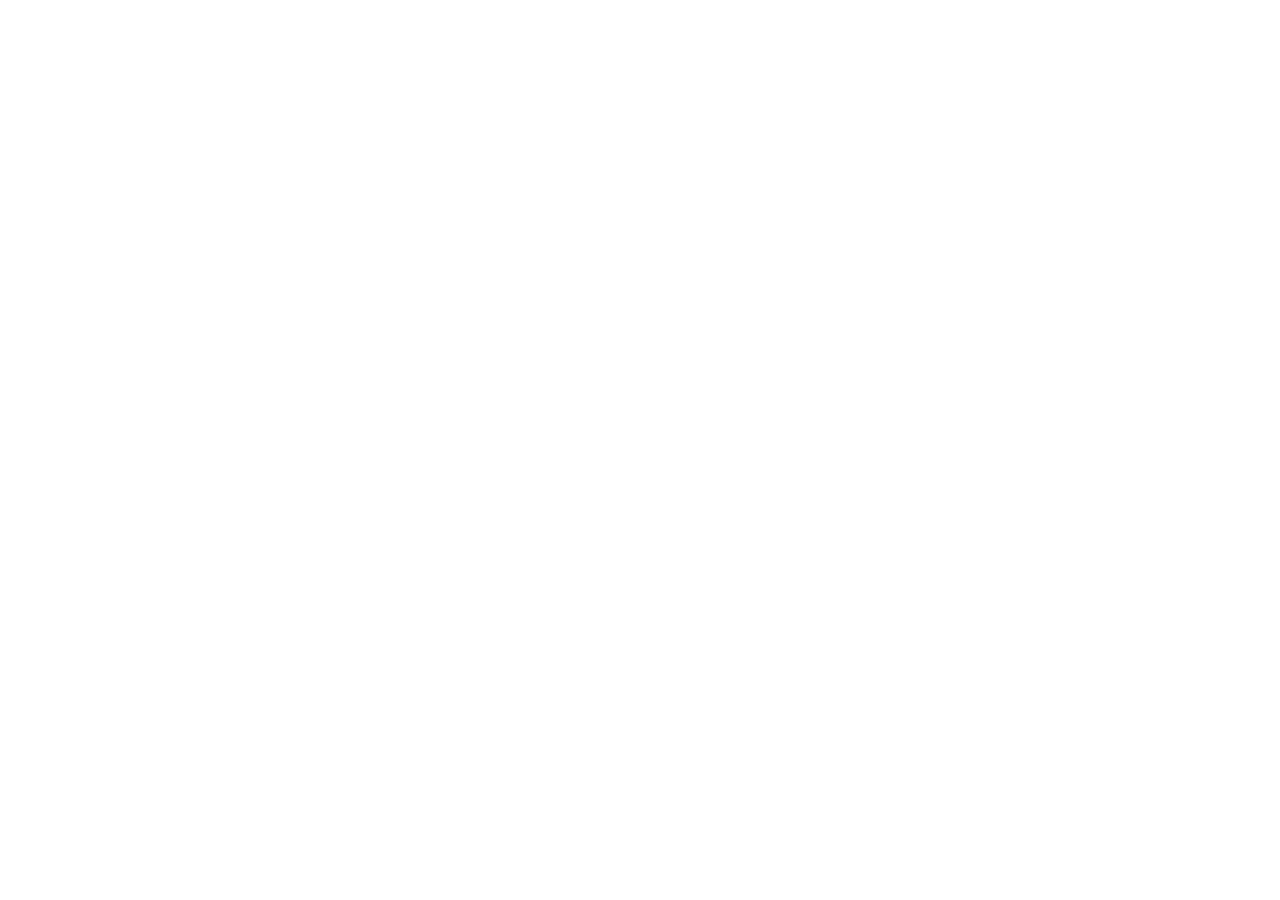
==== commit 33e5ea63: "redirect old github pages address to salinhkuhn.dev Co-Authored-By: Claude Fable 5.1 <noreply@anthro" ====
--- a/index.html
+++ b/index.html
@@ -1,567 +1,6 @@
-<!DOCTYPE html>
-<html lang="en">
-
-<head>
-  <meta charset="utf-8">
-  <meta content="width=device-width, initial-scale=1.0" name="viewport">
-  <title>Sarah Kuhn Personal Website </title> <!-- shows up on the browser tab-->
-  <meta content="" name="description">
-  <meta content="" name="keywords">
-
-  <!-- Favicons -->
-  <link href="assets/img/favicon.png" rel="icon">
-  <link href="assets/img/apple-touch-icon.png" rel="apple-touch-icon">
-
-  <!-- Fonts -->
-  <link href="https://fonts.googleapis.com" rel="preconnect">
-  <link href="https://fonts.gstatic.com" rel="preconnect" crossorigin>
-  <link href="https://fonts.googleapis.com/css2?family=Roboto:ital,wght@0,100;0,300;0,400;0,500;0,700;0,900;1,100;1,300;1,400;1,500;1,700;1,900&family=Poppins:ital,wght@0,100;0,200;0,300;0,400;0,500;0,600;0,700;0,800;0,900;1,100;1,200;1,300;1,400;1,500;1,600;1,700;1,800;1,900&family=Raleway:ital,wght@0,100;0,200;0,300;0,400;0,500;0,600;0,700;0,800;0,900;1,100;1,200;1,300;1,400;1,500;1,600;1,700;1,800;1,900&display=swap" rel="stylesheet">
-
-  <!-- Vendor CSS Files -->
-  <link href="assets/vendor/bootstrap/css/bootstrap.min.css" rel="stylesheet">
-  <link href="assets/vendor/bootstrap-icons/bootstrap-icons.css" rel="stylesheet">
-  <link href="assets/vendor/aos/aos.css" rel="stylesheet">
-  <link href="assets/vendor/glightbox/css/glightbox.min.css" rel="stylesheet">
-  <link href="assets/vendor/swiper/swiper-bundle.min.css" rel="stylesheet">
-
-  <!-- Main CSS File -->
-  <link href="assets/css/main.css" rel="stylesheet">
-
-  <!-- =======================================================
-  * Template Name: iPortfolio
-  * Template URL: https://bootstrapmade.com/iportfolio-bootstrap-portfolio-websites-template/
-  * Updated: Jun 29 2024 with Bootstrap v5.3.3
-  * Author: BootstrapMade.com
-  * License: https://bootstrapmade.com/license/
-  ======================================================== -->
-</head>
-
-<body class="index-page">
-
-  <header id="header" class="header dark-background d-flex flex-column">
-    <i class="header-toggle d-xl-none bi bi-list"></i>
-
-    <div class="profile-img">
-      <img src="assets/img/portfolio/images-1.jpeg" alt="" class="img-fluid rounded-circle">
-    </div>
-
-    <a href="index.html" class="logo d-flex align-items-center justify-content-center">
-      <!-- Uncomment the line below if you also wish to use an image logo -->
-      <!-- <img src="assets/img/logo.png" alt=""> -->
-      <h1 class="sitename">Sarah Kuhn</h1>
-    </a>
-
-    <div class="social-links text-center">
-      <a href="https://www.linkedin.com/in/sarah-kuhn-9b64b1226" class="linkedin"><i class="bi bi-linkedin"></i></a>
-    </div>
-
-    <nav id="navmenu" class="navmenu">
-      <ul>
-        <li><a href="#about"><i class="bi bi-person navicon"></i> About</a></li>
-        <li><a href="#resume"><i class="bi bi-file-earmark-text navicon"></i> Resume</a></li>
-        <li><a href="#services"><i class="bi bi-hdd-stack navicon"></i> Projects</a></li>
-        <li class="dropdown"><a href="#"><i class="bi bi-menu-button navicon"></i> <span>Projects</span> <i class="bi bi-chevron-down toggle-dropdown"></i></a>
-          <ul>
-            <li><a href="#">Dropdown 1</a></li>
-            <li class="dropdown"><a href="#"><span>Deep Dropdown</span> <i class="bi bi-chevron-down toggle-dropdown"></i></a>
-              <ul>
-                <li><a href="#">Deep Dropdown 1</a></li>
-                <li><a href="#">Deep Dropdown 2</a></li>
-                <li><a href="#">Deep Dropdown 3</a></li>
-                <li><a href="#">Deep Dropdown 4</a></li>
-                <li><a href="#">Deep Dropdown 5</a></li>
-              </ul>
-            </li>
-            <li><a href="#">Dropdown 2</a></li>
-            <li><a href="#">Dropdown 3</a></li>
-            <li><a href="#">Dropdown 4</a></li>
-          </ul>
-        </li>
-        <li><a href="#contact"><i class="bi bi-envelope navicon"></i> Contact</a></li>
-      </ul>
-    </nav>
-
-  </header>
-
-  <main class="main">
-
-    <!-- Hero Section -->
-    <section id="hero" class="hero section dark-background">
-
-      <img src="assets/img/ETH_Zürich_im_Abendlicht.jpg" alt="" data-aos="fade-in" class="">
-
-      <div class="container" data-aos="fade-up" data-aos-delay="100">
-        <h2>Sarah Kuhn</h2>
-        <p> <span class="typed" data-typed-items="CS Student @ETH Zurich">Student</span><span class="typed-cursor typed-cursor--blink" aria-hidden="true"></span><span class="typed-cursor typed-cursor--blink" aria-hidden="true"></span></p>
-      </div>
-
-    </section><!-- /Hero Section -->
-
-    <!-- About Section -->
-    <section id="about" class="about section">
-
-      <!-- Section Title -->
-      <div class="container section-title" data-aos="fade-up">
-        <h2>About</h2>
-        <p>Hi' I'm Sarah. I'm currently doing my Computer Science Bachelors at ETH Zurich. I love a variety of system related things. I'm esepecially intrested in the low level design of programming languages, compilers (design and verification), formal semantics and semantic analysis.  This is my website in progress </p>
-      </div><!-- End Section Title -->
-
-      <div class="container" data-aos="fade-up" data-aos-delay="100">
-
-        <div class="row gy-4 justify-content-center">
-          <div class="col-lg-4">
-            <img src="assets/img/website_profile.jpg" class="img-fluid" alt="">
-          </div>
-          <div class="col-lg-8 content">
-            <h2>Some facts </h2>
-            <p class="fst-italic py-3">
-            </p>
-            <div class="row">
-              <div class="col-lg-6">
-                <ul>
-                  <li><i class="bi bi-chevron-right"></i> <strong>Birthday:</strong> <span>19.October 2003</span></li>
-                  <li><i class="bi bi-chevron-right"></i> <strong>Website:</strong> <span>you already made it 	&#58 &#41</span></li>
-                  <li><i class="bi bi-chevron-right"></i> <strong>City:</strong> <span>Zurich, CH</span></li>
-                </ul>
-              </div>
-              <div class="col-lg-6">
-                <ul>
-                  <li><i class="bi bi-chevron-right"></i> <strong>Age:</strong> <span>soon 21...</span></li>
-                  <li><i class="bi bi-chevron-right"></i> <strong>Degree:</strong> <span>Bachelor</span></li>
-                  <li><i class="bi bi-chevron-right"></i> <strong>Email:</strong> <span>kuhnsa@ethz.ch</span></li>
-                  <li><i class="bi bi-chevron-right"></i> <strong>Favourite Subjects:</strong> <span> Compiler Design, PProg, Systems Programming, FMFP and the OS course </span></li>
-                </ul>
-              </div>
-            </div>
-            <p class="py-3">
-             
-            </p>
-          </div>
-        </div>
-
-      </div>
-
-    </section><!-- /About Section -->
-
-    <!-- Stats Section -->
-    <section id="stats" class="stats section">
-
-      <div class="container" data-aos="fade-up" data-aos-delay="100">
-
-        <div class="row gy-4">
-
-          <div class="col-lg-3 col-md-6">
-            <div class="stats-item">
-              <i class="bi bi-emoji-smile"></i>
-              <span data-purecounter-start="0" data-purecounter-end="3" data-purecounter-duration="1" class="purecounter"></span>
-              <p><strong>Teaching positions</strong> <span>@ETH, @Rämibühl, @Tutor21</span></p>
-            </div>
-          </div><!-- End Stats Item -->
-
-          <div class="col-lg-3 col-md-6">
-            <div class="stats-item">
-              <i class="bi bi-journal-richtext"></i>
-              <span data-purecounter-start="0" data-purecounter-end="3" data-purecounter-duration="1" class="purecounter"></span>
-              <p><strong>Projects</strong> <span>DeFi project, Compiler Design Project, IML Projects </span></p>
-            </div>
-          </div><!-- End Stats Item -->
-
-          <div class="col-lg-3 col-md-6">
-            <div class="stats-item">
-              <i class="bi bi-people"></i>
-              <span data-purecounter-start="0" data-purecounter-end="1" data-purecounter-duration="1" class="purecounter"></span>
-              <p><strong>Internships</strong> <span>@Agilita</span></p>
-            </div>
-          </div><!-- End Stats Item -->
-
-        </div>
-
-      </div>
-
-    </section><!-- /Stats Section -->
-
-    <!-- Skills Section -->
-    <section id="skills" class="skills section light-background">
-
-      <!-- Section Title -->
-      <div class="container section-title" data-aos="fade-up">
-        <h2>Skills</h2>
-        <p></p>
-      </div><!-- End Section Title -->
-
-      <div class="container" data-aos="fade-up" data-aos-delay="100">
-
-        <div class="row skills-content skills-animation">
-
-          <div class="col-lg-6">
-
-            <div class="progress">
-              <span class="skill"><span>Java</span> <i class="val">95%</i></span>
-              <div class="progress-bar-wrap">
-                <div class="progress-bar" role="progressbar" aria-valuenow="95" aria-valuemin="0" aria-valuemax="100"></div>
-              </div>
-            </div><!-- End Skills Item -->
-
-            <div class="progress">
-              <span class="skill"><span>C</span> <i class="val">70%</i></span>
-              <div class="progress-bar-wrap">
-                <div class="progress-bar" role="progressbar" aria-valuenow="70" aria-valuemin="0" aria-valuemax="100"></div>
-              </div>
-            </div><!-- End Skills Item -->
-
-            <div class="progress">
-              <span class="skill"><span>Phyton</span> <i class="val">50%</i></span>
-              <div class="progress-bar-wrap">
-                <div class="progress-bar" role="progressbar" aria-valuenow="50" aria-valuemin="0" aria-valuemax="100"></div>
-              </div>
-            </div><!-- End Skills Item -->
-
-          </div>
-
-          <div class="col-lg-6">
-
-            <div class="progress">
-              <span class="skill"><span>Ocaml</span> <i class="val">40%</i></span>
-              <div class="progress-bar-wrap">
-                <div class="progress-bar" role="progressbar" aria-valuenow="40" aria-valuemin="0" aria-valuemax="100"></div>
-              </div>
-            </div><!-- End Skills Item -->
-
-            <div class="progress">
-              <span class="skill"><span>C++</span> <i class="val">25%</i></span>
-              <div class="progress-bar-wrap">
-                <div class="progress-bar" role="progressbar" aria-valuenow="25" aria-valuemin="0" aria-valuemax="100"></div>
-              </div>
-            </div><!-- End Skills Item -->
-
-            <div class="progress">
-              <span class="skill"><span>Haskell</span> <i class="val">65%</i></span>
-              <div class="progress-bar-wrap">
-                <div class="progress-bar" role="progressbar" aria-valuenow="65" aria-valuemin="0" aria-valuemax="100"></div>
-              </div>
-            </div><!-- End Skills Item -->
-
-          </div>
-
-        </div>
-
-      </div>
-
-    </section><!-- /Skills Section -->
-
-    <!-- Resume Section -->
-    <section id="resume" class="resume section">
-
-      <!-- Section Title -->
-      <div class="container section-title" data-aos="fade-up">
-        <h2>CV</h2>
-        <p>A quick overview over my CV</p>
-      </div><!-- End Section Title -->
-
-      <div class="container">
-
-        <div class="row">
-
-          <div class="col-lg-6" data-aos="fade-up" data-aos-delay="100">
-
-            <h3 class="resume-title">Education</h3>
-            <div class="resume-item">
-              <h4>Bachelor Of Science in Computer Science </h4>
-              <h5>2022 - now </h5>
-              <p><em>ETH Zurich, CH</em></p>
-              <p> loved the systems courses and the maths classes  </p>
-            </div><!-- Edn Resume Item -->
-
-            <div class="resume-item">
-              <h4>Eidgenössische Maturität</h4>
-              <h5>2018 - 2022</h5>
-              <p><em>Kantonsschule Zürich Nord, Oerlikon, CH</em></p>
-              <p>focused on economy and law, wrote my Maturiätsarbeit on banking&intrest rates. </p>
-            </div><!-- Edn Resume Item -->
-
-          </div>
-
-          <div class="col-lg-6" data-aos="fade-up" data-aos-delay="200">
-            <h3 class="resume-title">Professional Experience</h3>
-            <div class="resume-item">
-              <h4>Undergraduate Teaching Assistant &#58; CSNow</h4>
-              <h5>2017 - 2018</h5>
-              <p><em>@ETH, Zurich, CH</em></p>
-              <ul>
-                <li>The goal of the network is to abolish gender-based barriers and prejudices</li>
-                <li>Setting up a mentoring program, where newcomers are paired with members at ETH to facilitate their start at the university.</li>
-                <li>Holding a Schnupperstudium for High School girls who are interested in pursuing their studies at ETH Zürich,</li>
-                <li>Give workshops, organise a hackathon, host talks with Professors, organise round tables for students and visit the company headquarters </li>
-              
-              </ul>
-            </div><!-- Edn Resume Item -->
-            <div class="resume-item">
-              <h4>Undergraduate Teaching Assistant &#58; Parallel Programming</h4>
-              <h5>2017 - 2018</h5>
-              <p><em>@ETH, Zurich, CH</em></p>
-              <ul>
-                <li>Weekly taught two classes in Parallel Programming. Under Prof. Barbara Solenthaler and Prof. Torsten Hoefler. </li>
-                <li>Additionally held a two week exam preparation workshop to prepare the students for the upcoming exam. </li>
-                <li>Received the departmental teaching award honoring outstanding service and commitment in the role.</li>
-              </ul>
-            </div><!-- Edn Resume Item -->
-            <div class="resume-item">
-              <h4>Student Intern IT consulting</h4>
-              <h5>2022 - 2023</h5>
-              <p><em> @Agilita, Wallisellen, CH </em></p>
-              <ul>
-                <li> in progress</li>
-
-              </ul>
-            </div><!-- Edn Resume Item -->
-
-   
-
-          </div>
-          <div class="col-lg-6" data-aos="fade-up" data-aos-delay="100">
-
-            <h3 class="resume-title">Extracurricular Activities</h3>
-            <div class="resume-item">
-              <h4>Analytics Club </h4>
-              <h5>2022 - now </h5>
-              <p><em>ETH Zurich, CH</em></p>
-              <p> biggest data science club in Switzerland </p>
-              <ul>
-                <li>responsible for the clubs company partnerships </li>
-                <li>currently part of the Hack4Good organzing team where I know lead a group of students and coordinate their project over 8 weeks </li>
-                <li> part of the Datathon 2025 team, stay tuned</li>
-                <li> involved in hiring new members for the club</li>
-              </ul>
-            </div><!-- Edn Resume Item -->
-
-            <div class="resume-item">
-              <h4>Other clubs</h4>
-              <h5>2020- now</h5>
-              <p><em> Zurich, CH</em></p>
-              <p>Woman In Tech Movement, Member of 100 Woman In Finance, Fédération suisse de Gymnastique</p>
-            </div><!-- Edn Resume Item -->
-
-          </div>
-
-        </div>
-
-      </div>
-
-    </section><!-- /Resume Section -->
-
-      <!-- Services Section -->
-      <section id="services" class="services section">
-
-        <!-- Section Title -->
-        <div class="container section-title" data-aos="fade-up">
-          <h2>More</h2>
-          <p> some insight into my extracurricular activities &#x2665;
-          </p>
-        </div><!-- End Section Title -->
-  
-        <div class="container">
-  
-          <div class="row gy-4">
-  
-  
-            <div class="col-lg-4 col-md-6 service-item d-flex" data-aos="fade-up" data-aos-delay="300">
-              <div class="icon flex-shrink-0"><i class="bi bi-bar-chart"></i></div>
-              <div>
-                <h4 class="title"><a href="" class="stretched-link">ACE</a></h4>
-                <p class="description">Datathon, Hack4Good, various workshops</p>
-                  <!-- Add the image below the description -->
-                <img src="assets/img/portfolio/hackathon.jpg" alt="Service Photo" class="img-fluid rounded">
-                <img src="assets/img/portfolio/hack4good.jpg" alt="Service Photo" class="img-fluid rounded">
-                <img src="assets/img/portfolio/4.png" alt="Service Photo" class="img-fluid rounded">
-              </div>
-            </div><!-- End Service Item -->
-  
-            <div class="col-lg-4 col-md-6 service-item d-flex" data-aos="fade-up" data-aos-delay="300">
-              <div class="icon flex-shrink-0"><i class="bi bi-bar-chart"></i></div>
-              <div>
-                <h4 class="title"><a href="" class="stretched-link">Teaching at ETH</a></h4>
-                <p class="description">Parallel Programming Teaching Assistant</p>
-                  <!-- Add the image below the description -->
-                <img src="assets/img/portfolio/ta.jpg" alt="Service Photo" class="img-fluid rounded">
-                <img src="assets/img/ta_award.jpg" alt="Service Photo" class="img-fluid rounded">
-              </div>
-            </div><!-- End Service Item -->
-  
-            <div class="col-lg-4 col-md-6 service-item d-flex" data-aos="fade-up" data-aos-delay="300">
-              <div class="icon flex-shrink-0"><i class="bi bi-bar-chart"></i></div>
-              <div>
-                <h4 class="title"><a href="" class="stretched-link">CSNow</a></h4>
-                <p class="description">Teaching Assistant at CSNow, the Network Of Woman In Computer Science</p>
-                  <!-- Add the image below the description -->
-                  <img src="assets/img/IMG_5346.jpg" alt="Service Photo" class="img-fluid rounded">
-                <img src="assets/img/csnow_apero.jpeg" alt="Service Photo" class="img-fluid rounded">
-                <img src="assets/img/csnow.jpg" alt="Service Photo" class="img-fluid rounded">
-              </div>
-            </div><!-- End Service Item -->
-
-            <div class="col-lg-4 col-md-6 service-item d-flex" data-aos="fade-up" data-aos-delay="300">
-              <div class="icon flex-shrink-0"><i class="bi bi-bar-chart"></i></div>
-              <div>
-                <h4 class="title"><a href="" class="stretched-link">Others</a></h4>
-                <p class="description"> </p>
-                  <!-- Add the image below the description -->
-                <img src="assets/img/bain_event.jpeg" alt="Service Photo" class="img-fluid rounded">
-                <img src="assets/img/consulting.jpeg" alt="Service Photo" class="img-fluid rounded">
-              </div>
-            </div><!-- End Service Item -->
-  
-          </div>
-  
-        </div>
-  
-      </section><!-- /Services Section -->
-
-    <!-- Portfolio Section -->
-    <section id="Projects" class="portfolio section light-background">
-
-      <!-- Section Title -->
-      <div class="container section-title" data-aos="fade-up">
-        <h2>Portfolio</h2>
-        <p>Here are some of the projects I worked on during university and the link to my polybox with my Pprog exercise class material
-        <a href="https://polybox.ethz.ch/index.php/s/cZ71dYPSGJ5eFXy" target="_blank" title="Polybox">Polybox</a>. </p>
-      </div><!-- End Section Title -->
-
-      <div class="container">
-
-        <div class="isotope-layout" data-default-filter="*" data-layout="masonry" data-sort="original-order">
-
-          <ul class="portfolio-filters isotope-filters" data-aos="fade-up" data-aos-delay="100">
-            <li data-filter="*" class="filter-active">All</li>
-            <li data-filter=".filter-app">Projects</li>
-          </ul><!-- End Portfolio Filters -->
-
-
-
-            <div class="col-lg-4 col-md-6 portfolio-item isotope-item filter-product">
-              <div class="portfolio-content h-100">
-                <img src="assets/img/portfolio/1.jpg" class="img-fluid" alt="">
-                <div class="portfolio-info">
-                  <h4>Project 1</h4>
-                  <p>DeFi project</p>
-                  <!--<a href="assets/img/portfolio/1.png" title="project 1" data-gallery="portfolio-gallery-product" class="glightbox preview-link"><i class="bi bi-zoom-in"></i></a>-->
-                  <!--<a href="portfolio-details.html" title="More Details" class="details-link"><i class="bi bi-link-45deg"></i></a>-->
-                </div>
-              </div>
-            </div><!-- End Portfolio Item -->
-
-            <div class="col-lg-4 col-md-6 portfolio-item isotope-item filter-product">
-              <div class="portfolio-content h-100">
-                <img src="assets/img/portfolio/2.jpg" class="img-fluid" alt="">
-                <div class="portfolio-info">
-                  <h4>Project 2</h4>
-                  <p>Compiler Design project</p>
-                  <!--<a href="assets/img/portfolio/1.png" title="project 2" data-gallery="portfolio-gallery-product" class="glightbox preview-link"><i class="bi bi-zoom-in"></i></a>-->
-                  <!--<a href="portfolio-details.html" title="More Details" class="details-link"><i class="bi bi-link-45deg"></i></a>-->
-                </div>
-              </div>
-            </div><!-- End Portfolio Item -->
-
-            <div class="col-lg-4 col-md-6 portfolio-item isotope-item filter-product">
-              <div class="portfolio-content h-100">
-                <img src="assets/img/portfolio/3.jpg" class="img-fluid" alt="">
-                <div class="portfolio-info">
-                  <h4>Project 3</h4>
-                  <p>IML project</p>
-                  <!--<a href="assets/img/portfolio/1.png" title="project 3" data-gallery="portfolio-gallery-product" class="glightbox preview-link"><i class="bi bi-zoom-in"></i></a>-->
-                  <!--<a href="portfolio-details.html" title="More Details" class="details-link"><i class="bi bi-link-45deg"></i></a>-->
-                </div>
-              </div>
-            </div><!-- End Portfolio Item -->
-
-    
-
-          </div><!-- End Portfolio Container -->
-
-        </div>
-
-      </div>
-
-    </section><!-- /Portfolio Section -->
-
-
- 
-    <!-- Contact Section -->
-    <section id="contact" class="contact section">
-
-      <!-- Section Title -->
-      <div class="container section-title" data-aos="fade-up">
-        <h2>Contact</h2>
-        <p>Feel free to reach out to me </p>
-      </div><!-- End Section Title -->
-
-      <div class="container" data-aos="fade-up" data-aos-delay="100">
-
-        <div class="row gy-4">
-
-          <div class="col-lg-5">
-
-            <div class="info-wrap">
-  
-
-              <div class="info-item d-flex" data-aos="fade-up" data-aos-delay="400">
-                <i class="bi bi-envelope flex-shrink-0"></i>
-                <div>
-                  <h3>Email Me</h3>
-                  <p>kuhnsa@ethz.ch</p>
-                </div>
-              </div><!-- End Info Item -->
-
-              <!--<iframe src="https://www.google.com/maps/embed?pb=!1m14!1m8!1m3!1d48389.78314118045!2d-74.006138!3d40.710059!3m2!1i1024!2i768!4f13.1!3m3!1m2!1s0x89c25a22a3bda30d%3A0xb89d1fe6bc499443!2sDowntown%20Conference%20Center!5e0!3m2!1sen!2sus!4v1676961268712!5m2!1sen!2sus" frameborder="0" style="border:0; width: 100%; height: 270px;" allowfullscreen="" loading="lazy" referrerpolicy="no-referrer-when-downgrade"></iframe>-->
-            </div>
-          </div>
-
-
-        </div>
-
-      </div>
-
-    </section><!-- /Contact Section -->
-
-  </main>
-
-  <footer id="footer" class="footer position-relative light-background">
-
-    <div class="container">
-      <div class="copyright text-center ">
-        <p>© <span>Copyright</span> <strong class="px-1 sitename">iPortfolio</strong> <span>All Rights Reserved</span></p>
-      </div>
-      <div class="credits">
-        <!-- All the links in the footer should remain intact. -->
-        <!-- You can delete the links only if you've purchased the pro version. -->
-        <!-- Licensing information: https://bootstrapmade.com/license/ -->
-        <!-- Purchase the pro version with working PHP/AJAX contact form: [buy-url] -->
-        Designed by <a href="https://bootstrapmade.com/">BootstrapMade</a>
-      </div>
-    </div>
-
-  </footer>
-
-  <!-- Scroll Top -->
-  <a href="#" id="scroll-top" class="scroll-top d-flex align-items-center justify-content-center"><i class="bi bi-arrow-up-short"></i></a>
-
-  <!-- Preloader -->
-  <div id="preloader"></div>
-
-  <!-- Vendor JS Files -->
-  <script src="assets/vendor/bootstrap/js/bootstrap.bundle.min.js"></script>
-  <script src="assets/vendor/php-email-form/validate.js"></script>
-  <script src="assets/vendor/aos/aos.js"></script>
-  <script src="assets/vendor/typed.js/typed.umd.js"></script>
-  <script src="assets/vendor/purecounter/purecounter_vanilla.js"></script>
-  <script src="assets/vendor/waypoints/noframework.waypoints.js"></script>
-  <script src="assets/vendor/glightbox/js/glightbox.min.js"></script>
-  <script src="assets/vendor/imagesloaded/imagesloaded.pkgd.min.js"></script>
-  <script src="assets/vendor/isotope-layout/isotope.pkgd.min.js"></script>
-  <script src="assets/vendor/swiper/swiper-bundle.min.js"></script>
-
-  <!-- Main JS File -->
-  <script src="assets/js/main.js"></script>
-
-</body>
-
-</html>+<!doctype html>
+<meta charset="utf-8">
+<meta http-equiv="refresh" content="0; url=https://salinhkuhn.dev/">
+<link rel="canonical" href="https://salinhkuhn.dev/">
+<title>salinh kuhn</title>
+<p>moved to <a href="https://salinhkuhn.dev/">salinhkuhn.dev</a></p>
